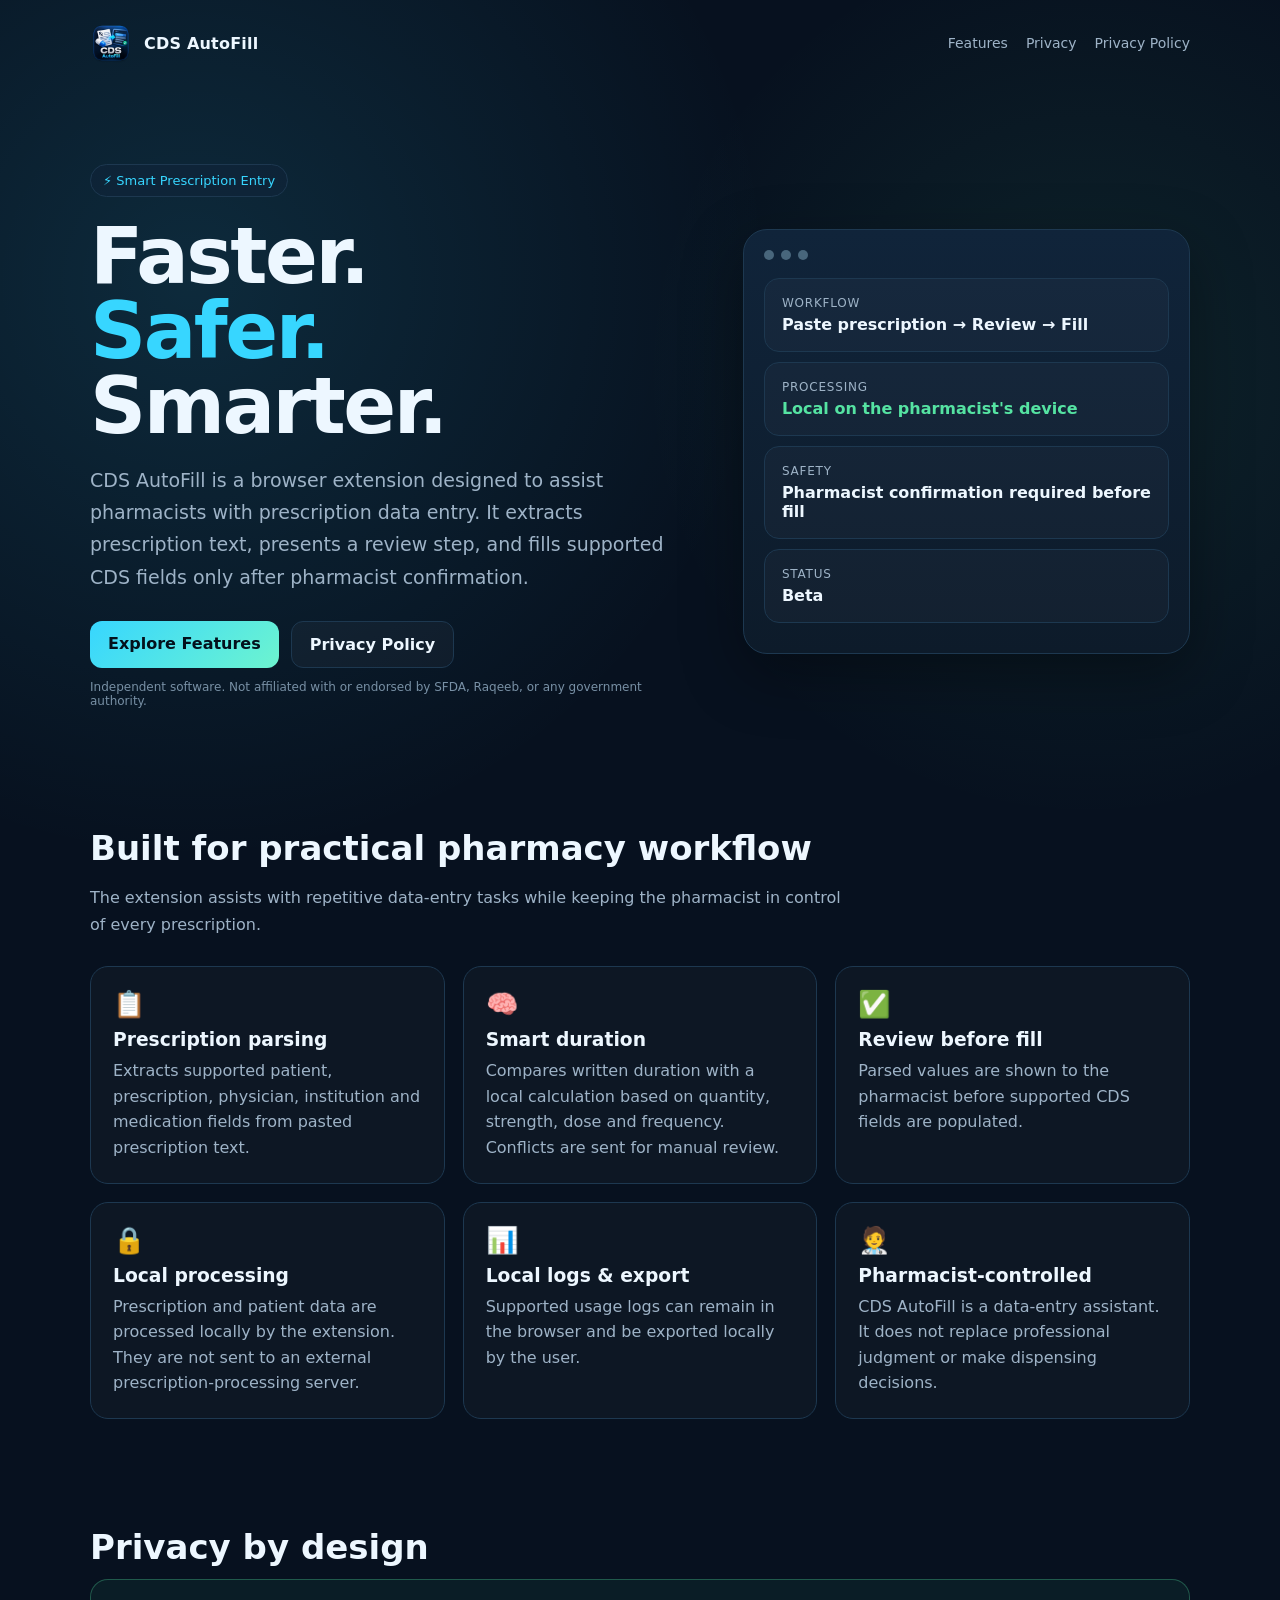
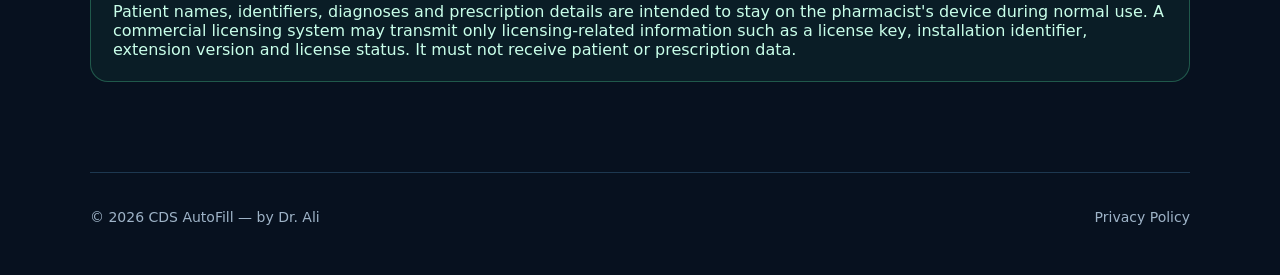
==== index.html @ 738a7b8f "Add files via upload" ====
<!doctype html>
<html lang="en">
<head>
<meta charset="utf-8"><meta name="viewport" content="width=device-width,initial-scale=1">
<title>CDS AutoFill — Smart Prescription Entry</title>
<meta name="description" content="A browser extension that assists pharmacists with faster, safer prescription data entry into CDS workflows.">
<link rel="stylesheet" href="styles.css">
</head>
<body>
<div class="container">
<nav>
  <a class="brand" href="./"><img src="icon.png" alt="CDS AutoFill icon"><span>CDS AutoFill</span></a>
  <div class="navlinks"><a href="#features">Features</a><a href="#privacy">Privacy</a><a href="privacy.html">Privacy Policy</a></div>
</nav>

<main>
<section class="hero">
  <div>
    <div class="badge">⚡ Smart Prescription Entry</div>
    <h1>Faster.<br><span>Safer.</span><br>Smarter.</h1>
    <p class="lead">CDS AutoFill is a browser extension designed to assist pharmacists with prescription data entry. It extracts prescription text, presents a review step, and fills supported CDS fields only after pharmacist confirmation.</p>
    <div class="cta">
      <a class="btn primary" href="#features">Explore Features</a>
      <a class="btn secondary" href="privacy.html">Privacy Policy</a>
    </div>
    <p class="small">Independent software. Not affiliated with or endorsed by SFDA, Raqeeb, or any government authority.</p>
  </div>
  <div class="mock">
    <div class="top"><span class="dot"></span><span class="dot"></span><span class="dot"></span></div>
    <div class="card"><div class="k">Workflow</div><div class="v">Paste prescription → Review → Fill</div></div>
    <div class="card"><div class="k">Processing</div><div class="v ok">Local on the pharmacist's device</div></div>
    <div class="card"><div class="k">Safety</div><div class="v">Pharmacist confirmation required before fill</div></div>
    <div class="card"><div class="k">Status</div><div class="v">Beta</div></div>
  </div>
</section>

<section id="features">
  <h2 class="section-title">Built for practical pharmacy workflow</h2>
  <p class="section-sub">The extension assists with repetitive data-entry tasks while keeping the pharmacist in control of every prescription.</p>
  <div class="grid">
    <div class="feature"><div class="iconbox">📋</div><h3>Prescription parsing</h3><p>Extracts supported patient, prescription, physician, institution and medication fields from pasted prescription text.</p></div>
    <div class="feature"><div class="iconbox">🧠</div><h3>Smart duration</h3><p>Compares written duration with a local calculation based on quantity, strength, dose and frequency. Conflicts are sent for manual review.</p></div>
    <div class="feature"><div class="iconbox">✅</div><h3>Review before fill</h3><p>Parsed values are shown to the pharmacist before supported CDS fields are populated.</p></div>
    <div class="feature"><div class="iconbox">🔒</div><h3>Local processing</h3><p>Prescription and patient data are processed locally by the extension. They are not sent to an external prescription-processing server.</p></div>
    <div class="feature"><div class="iconbox">📊</div><h3>Local logs & export</h3><p>Supported usage logs can remain in the browser and be exported locally by the user.</p></div>
    <div class="feature"><div class="iconbox">🧑‍⚕️</div><h3>Pharmacist-controlled</h3><p>CDS AutoFill is a data-entry assistant. It does not replace professional judgment or make dispensing decisions.</p></div>
  </div>
</section>

<section id="privacy">
  <h2 class="section-title">Privacy by design</h2>
  <div class="notice">
    Patient names, identifiers, diagnoses and prescription details are intended to stay on the pharmacist's device during normal use. A commercial licensing system may transmit only licensing-related information such as a license key, installation identifier, extension version and license status. It must not receive patient or prescription data.
  </div>
</section>
</main>

<footer>
  <div class="footerrow">
    <div>© 2026 CDS AutoFill — by Dr. Ali</div>
    <div><a href="privacy.html">Privacy Policy</a></div>
  </div>
</footer>
</div>
</body>
</html>
---- styles.css ----
:root{
  --bg:#07111f;--panel:#0d1b2a;--panel2:#10243a;--text:#edf7ff;--muted:#9eb3c7;
  --cyan:#37d6ff;--green:#55e3a2;--line:#1d3850;--shadow:0 20px 60px rgba(0,0,0,.35)
}
*{box-sizing:border-box}
html{scroll-behavior:smooth}
body{margin:0;font-family:Inter,system-ui,-apple-system,Segoe UI,Roboto,Arial,sans-serif;background:
radial-gradient(circle at 15% 15%,rgba(55,214,255,.13),transparent 30%),
radial-gradient(circle at 85% 20%,rgba(85,227,162,.09),transparent 24%),var(--bg);color:var(--text)}
a{color:inherit;text-decoration:none}
.container{width:min(1100px,92%);margin:auto}
nav{display:flex;align-items:center;justify-content:space-between;padding:22px 0}
.brand{display:flex;align-items:center;gap:12px;font-weight:800;letter-spacing:.2px}
.brand img{width:42px;height:42px;border-radius:12px}
.navlinks{display:flex;gap:18px;color:var(--muted);font-size:14px}
.hero{padding:78px 0 54px;display:grid;grid-template-columns:1.15fr .85fr;gap:48px;align-items:center}
.badge{display:inline-flex;gap:8px;align-items:center;border:1px solid var(--line);background:rgba(16,36,58,.6);
padding:8px 12px;border-radius:999px;color:var(--cyan);font-size:13px}
h1{font-size:clamp(44px,7vw,78px);line-height:.96;margin:22px 0 20px;letter-spacing:-2.5px}
h1 span{color:var(--cyan)}
.lead{font-size:19px;line-height:1.7;color:var(--muted);max-width:720px}
.cta{display:flex;gap:12px;flex-wrap:wrap;margin-top:28px}
.btn{padding:13px 18px;border-radius:12px;font-weight:750;border:1px solid var(--line)}
.btn.primary{background:linear-gradient(135deg,var(--cyan),#6df4cf);color:#03111c;border:none}
.btn.secondary{background:rgba(255,255,255,.03)}
.mock{background:linear-gradient(180deg,var(--panel2),var(--panel));border:1px solid var(--line);border-radius:24px;padding:20px;box-shadow:var(--shadow)}
.mock .top{display:flex;gap:7px;margin-bottom:18px}.dot{width:10px;height:10px;border-radius:50%;background:#48667c}
.card{padding:17px;border:1px solid var(--line);border-radius:15px;background:rgba(255,255,255,.025);margin:10px 0}
.k{font-size:12px;color:var(--muted);text-transform:uppercase;letter-spacing:.8px}.v{font-weight:750;margin-top:5px}
.ok{color:var(--green)}
section{padding:54px 0}
.section-title{font-size:34px;margin:0 0 12px}.section-sub{color:var(--muted);max-width:760px;line-height:1.7}
.grid{display:grid;grid-template-columns:repeat(3,1fr);gap:18px;margin-top:28px}
.feature{padding:22px;border:1px solid var(--line);border-radius:18px;background:rgba(255,255,255,.025)}
.feature h3{margin:10px 0 8px}.feature p{margin:0;color:var(--muted);line-height:1.6}
.iconbox{font-size:26px}
.notice{padding:22px;border:1px solid rgba(85,227,162,.3);background:rgba(85,227,162,.055);border-radius:18px;color:#c9ffea}
footer{padding:36px 0 50px;color:var(--muted);font-size:14px;border-top:1px solid var(--line);margin-top:36px}
.footerrow{display:flex;justify-content:space-between;gap:20px;flex-wrap:wrap}
.small{font-size:12px;color:#7890a5;margin-top:12px}
@media(max-width:820px){
  .hero{grid-template-columns:1fr;padding-top:44px}.grid{grid-template-columns:1fr}.navlinks{display:none}
}
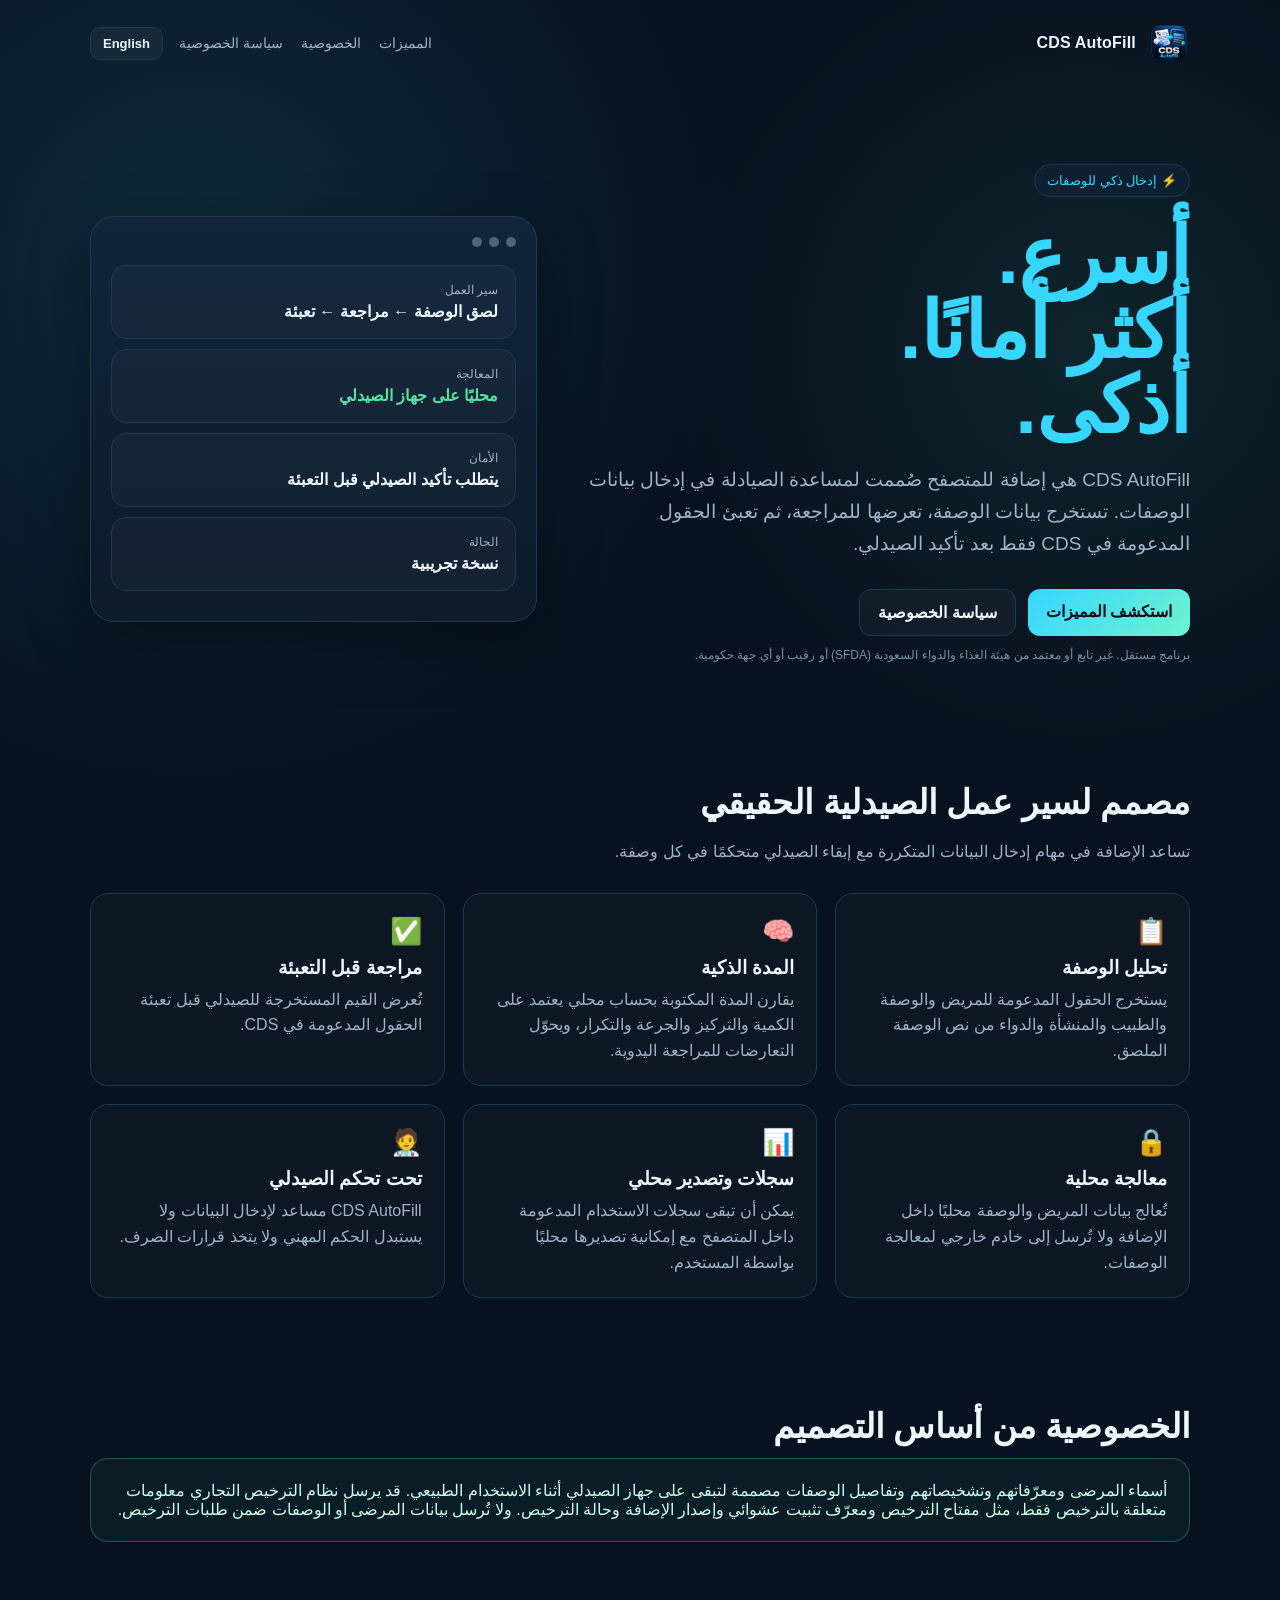
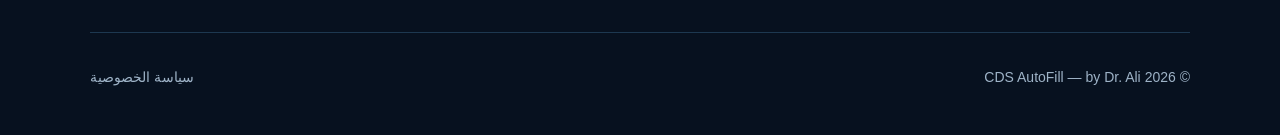
==== commit f2a1e870: "Add files via upload" ====
--- a/index.html
+++ b/index.html
@@ -1,66 +1,66 @@
 <!doctype html>
-<html lang="en">
+<html lang="ar" dir="rtl">
 <head>
 <meta charset="utf-8"><meta name="viewport" content="width=device-width,initial-scale=1">
 <title>CDS AutoFill — Smart Prescription Entry</title>
-<meta name="description" content="A browser extension that assists pharmacists with faster, safer prescription data entry into CDS workflows.">
+<meta name="description" content="CDS AutoFill — أداة متصفح تساعد الصيادلة على إدخال بيانات الوصفات بسرعة وأمان مع إبقاء المراجعة بيد الصيدلي.">
 <link rel="stylesheet" href="styles.css">
+<script>
+(function(){const l=localStorage.getItem('cdsSiteLang')||'ar';document.documentElement.lang=l;document.documentElement.dir=l==='ar'?'rtl':'ltr';})();
+</script>
 </head>
 <body>
 <div class="container">
 <nav>
   <a class="brand" href="./"><img src="icon.png" alt="CDS AutoFill icon"><span>CDS AutoFill</span></a>
-  <div class="navlinks"><a href="#features">Features</a><a href="#privacy">Privacy</a><a href="privacy.html">Privacy Policy</a></div>
+  <div class="navright">
+    <div class="navlinks"><a href="#features" data-ar="المميزات" data-en="Features"></a><a href="#privacy" data-ar="الخصوصية" data-en="Privacy"></a><a href="privacy.html" data-ar="سياسة الخصوصية" data-en="Privacy Policy"></a></div>
+    <button class="langbtn" id="langToggle" type="button" aria-label="Change language">English</button>
+  </div>
 </nav>
 
 <main>
 <section class="hero">
   <div>
-    <div class="badge">⚡ Smart Prescription Entry</div>
-    <h1>Faster.<br><span>Safer.</span><br>Smarter.</h1>
-    <p class="lead">CDS AutoFill is a browser extension designed to assist pharmacists with prescription data entry. It extracts prescription text, presents a review step, and fills supported CDS fields only after pharmacist confirmation.</p>
+    <div class="badge" data-ar="⚡ إدخال ذكي للوصفات" data-en="⚡ Smart Prescription Entry"></div>
+    <h1><span data-ar="أسرع." data-en="Faster."></span><br><span class="accent" data-ar="أكثر أمانًا." data-en="Safer."></span><br><span data-ar="أذكى." data-en="Smarter."></span></h1>
+    <p class="lead" data-ar="CDS AutoFill هي إضافة للمتصفح صُممت لمساعدة الصيادلة في إدخال بيانات الوصفات. تستخرج بيانات الوصفة، تعرضها للمراجعة، ثم تعبئ الحقول المدعومة في CDS فقط بعد تأكيد الصيدلي." data-en="CDS AutoFill is a browser extension designed to assist pharmacists with prescription data entry. It extracts prescription text, presents a review step, and fills supported CDS fields only after pharmacist confirmation."></p>
     <div class="cta">
-      <a class="btn primary" href="#features">Explore Features</a>
-      <a class="btn secondary" href="privacy.html">Privacy Policy</a>
+      <a class="btn primary" href="#features" data-ar="استكشف المميزات" data-en="Explore Features"></a>
+      <a class="btn secondary" href="privacy.html" data-ar="سياسة الخصوصية" data-en="Privacy Policy"></a>
     </div>
-    <p class="small">Independent software. Not affiliated with or endorsed by SFDA, Raqeeb, or any government authority.</p>
+    <p class="small" data-ar="برنامج مستقل. غير تابع أو معتمد من هيئة الغذاء والدواء السعودية (SFDA) أو رقيب أو أي جهة حكومية." data-en="Independent software. Not affiliated with or endorsed by SFDA, Raqeeb, or any government authority."></p>
   </div>
   <div class="mock">
     <div class="top"><span class="dot"></span><span class="dot"></span><span class="dot"></span></div>
-    <div class="card"><div class="k">Workflow</div><div class="v">Paste prescription → Review → Fill</div></div>
-    <div class="card"><div class="k">Processing</div><div class="v ok">Local on the pharmacist's device</div></div>
-    <div class="card"><div class="k">Safety</div><div class="v">Pharmacist confirmation required before fill</div></div>
-    <div class="card"><div class="k">Status</div><div class="v">Beta</div></div>
+    <div class="card"><div class="k" data-ar="سير العمل" data-en="Workflow"></div><div class="v" data-ar="لصق الوصفة ← مراجعة ← تعبئة" data-en="Paste prescription → Review → Fill"></div></div>
+    <div class="card"><div class="k" data-ar="المعالجة" data-en="Processing"></div><div class="v ok" data-ar="محليًا على جهاز الصيدلي" data-en="Local on the pharmacist's device"></div></div>
+    <div class="card"><div class="k" data-ar="الأمان" data-en="Safety"></div><div class="v" data-ar="يتطلب تأكيد الصيدلي قبل التعبئة" data-en="Pharmacist confirmation required before fill"></div></div>
+    <div class="card"><div class="k" data-ar="الحالة" data-en="Status"></div><div class="v" data-ar="نسخة تجريبية" data-en="Beta"></div></div>
   </div>
 </section>
 
 <section id="features">
-  <h2 class="section-title">Built for practical pharmacy workflow</h2>
-  <p class="section-sub">The extension assists with repetitive data-entry tasks while keeping the pharmacist in control of every prescription.</p>
+  <h2 class="section-title" data-ar="مصمم لسير عمل الصيدلية الحقيقي" data-en="Built for practical pharmacy workflow"></h2>
+  <p class="section-sub" data-ar="تساعد الإضافة في مهام إدخال البيانات المتكررة مع إبقاء الصيدلي متحكمًا في كل وصفة." data-en="The extension assists with repetitive data-entry tasks while keeping the pharmacist in control of every prescription."></p>
   <div class="grid">
-    <div class="feature"><div class="iconbox">📋</div><h3>Prescription parsing</h3><p>Extracts supported patient, prescription, physician, institution and medication fields from pasted prescription text.</p></div>
-    <div class="feature"><div class="iconbox">🧠</div><h3>Smart duration</h3><p>Compares written duration with a local calculation based on quantity, strength, dose and frequency. Conflicts are sent for manual review.</p></div>
-    <div class="feature"><div class="iconbox">✅</div><h3>Review before fill</h3><p>Parsed values are shown to the pharmacist before supported CDS fields are populated.</p></div>
-    <div class="feature"><div class="iconbox">🔒</div><h3>Local processing</h3><p>Prescription and patient data are processed locally by the extension. They are not sent to an external prescription-processing server.</p></div>
-    <div class="feature"><div class="iconbox">📊</div><h3>Local logs & export</h3><p>Supported usage logs can remain in the browser and be exported locally by the user.</p></div>
-    <div class="feature"><div class="iconbox">🧑‍⚕️</div><h3>Pharmacist-controlled</h3><p>CDS AutoFill is a data-entry assistant. It does not replace professional judgment or make dispensing decisions.</p></div>
+    <div class="feature"><div class="iconbox">📋</div><h3 data-ar="تحليل الوصفة" data-en="Prescription parsing"></h3><p data-ar="يستخرج الحقول المدعومة للمريض والوصفة والطبيب والمنشأة والدواء من نص الوصفة الملصق." data-en="Extracts supported patient, prescription, physician, institution and medication fields from pasted prescription text."></p></div>
+    <div class="feature"><div class="iconbox">🧠</div><h3 data-ar="المدة الذكية" data-en="Smart duration"></h3><p data-ar="يقارن المدة المكتوبة بحساب محلي يعتمد على الكمية والتركيز والجرعة والتكرار، ويحوّل التعارضات للمراجعة اليدوية." data-en="Compares written duration with a local calculation based on quantity, strength, dose and frequency. Conflicts are sent for manual review."></p></div>
+    <div class="feature"><div class="iconbox">✅</div><h3 data-ar="مراجعة قبل التعبئة" data-en="Review before fill"></h3><p data-ar="تُعرض القيم المستخرجة للصيدلي قبل تعبئة الحقول المدعومة في CDS." data-en="Parsed values are shown to the pharmacist before supported CDS fields are populated."></p></div>
+    <div class="feature"><div class="iconbox">🔒</div><h3 data-ar="معالجة محلية" data-en="Local processing"></h3><p data-ar="تُعالج بيانات المريض والوصفة محليًا داخل الإضافة ولا تُرسل إلى خادم خارجي لمعالجة الوصفات." data-en="Prescription and patient data are processed locally by the extension. They are not sent to an external prescription-processing server."></p></div>
+    <div class="feature"><div class="iconbox">📊</div><h3 data-ar="سجلات وتصدير محلي" data-en="Local logs & export"></h3><p data-ar="يمكن أن تبقى سجلات الاستخدام المدعومة داخل المتصفح مع إمكانية تصديرها محليًا بواسطة المستخدم." data-en="Supported usage logs can remain in the browser and be exported locally by the user."></p></div>
+    <div class="feature"><div class="iconbox">🧑‍⚕️</div><h3 data-ar="تحت تحكم الصيدلي" data-en="Pharmacist-controlled"></h3><p data-ar="CDS AutoFill مساعد لإدخال البيانات ولا يستبدل الحكم المهني ولا يتخذ قرارات الصرف." data-en="CDS AutoFill is a data-entry assistant. It does not replace professional judgment or make dispensing decisions."></p></div>
   </div>
 </section>
 
 <section id="privacy">
-  <h2 class="section-title">Privacy by design</h2>
-  <div class="notice">
-    Patient names, identifiers, diagnoses and prescription details are intended to stay on the pharmacist's device during normal use. A commercial licensing system may transmit only licensing-related information such as a license key, installation identifier, extension version and license status. It must not receive patient or prescription data.
-  </div>
+  <h2 class="section-title" data-ar="الخصوصية من أساس التصميم" data-en="Privacy by design"></h2>
+  <div class="notice" data-ar="أسماء المرضى ومعرّفاتهم وتشخيصاتهم وتفاصيل الوصفات مصممة لتبقى على جهاز الصيدلي أثناء الاستخدام الطبيعي. قد يرسل نظام الترخيص التجاري معلومات متعلقة بالترخيص فقط، مثل مفتاح الترخيص ومعرّف تثبيت عشوائي وإصدار الإضافة وحالة الترخيص. ولا تُرسل بيانات المرضى أو الوصفات ضمن طلبات الترخيص." data-en="Patient names, identifiers, diagnoses and prescription details are intended to stay on the pharmacist's device during normal use. A commercial licensing system may transmit only licensing-related information such as a license key, installation identifier, extension version and license status. It must not receive patient or prescription data."></div>
 </section>
 </main>
 
-<footer>
-  <div class="footerrow">
-    <div>© 2026 CDS AutoFill — by Dr. Ali</div>
-    <div><a href="privacy.html">Privacy Policy</a></div>
-  </div>
-</footer>
+<footer><div class="footerrow"><div>© 2026 CDS AutoFill — by Dr. Ali</div><div><a href="privacy.html" data-ar="سياسة الخصوصية" data-en="Privacy Policy"></a></div></div></footer>
 </div>
+<script src="lang.js"></script>
 </body>
-</html>+</html>
--- a/styles.css
+++ b/styles.css
@@ -42,3 +42,13 @@
 @media(max-width:820px){
   .hero{grid-template-columns:1fr;padding-top:44px}.grid{grid-template-columns:1fr}.navlinks{display:none}
 }
+.navright{display:flex;align-items:center;gap:16px}
+.langbtn{font:inherit;font-size:13px;font-weight:750;color:var(--text);background:rgba(255,255,255,.04);border:1px solid var(--line);border-radius:10px;padding:8px 12px;cursor:pointer}
+.langbtn:hover{border-color:var(--cyan);color:var(--cyan)}
+.accent{color:var(--cyan)}
+.privacy-title{font-size:52px}
+.policy{margin-top:16px}
+html[dir="rtl"] body{font-family:"Segoe UI",Tahoma,Arial,sans-serif}
+html[dir="rtl"] h1{letter-spacing:-1.2px}
+html[dir="rtl"] .k{letter-spacing:0;text-transform:none}
+@media(max-width:820px){.navright{gap:8px}.langbtn{padding:8px 10px}.privacy-title{font-size:42px}}
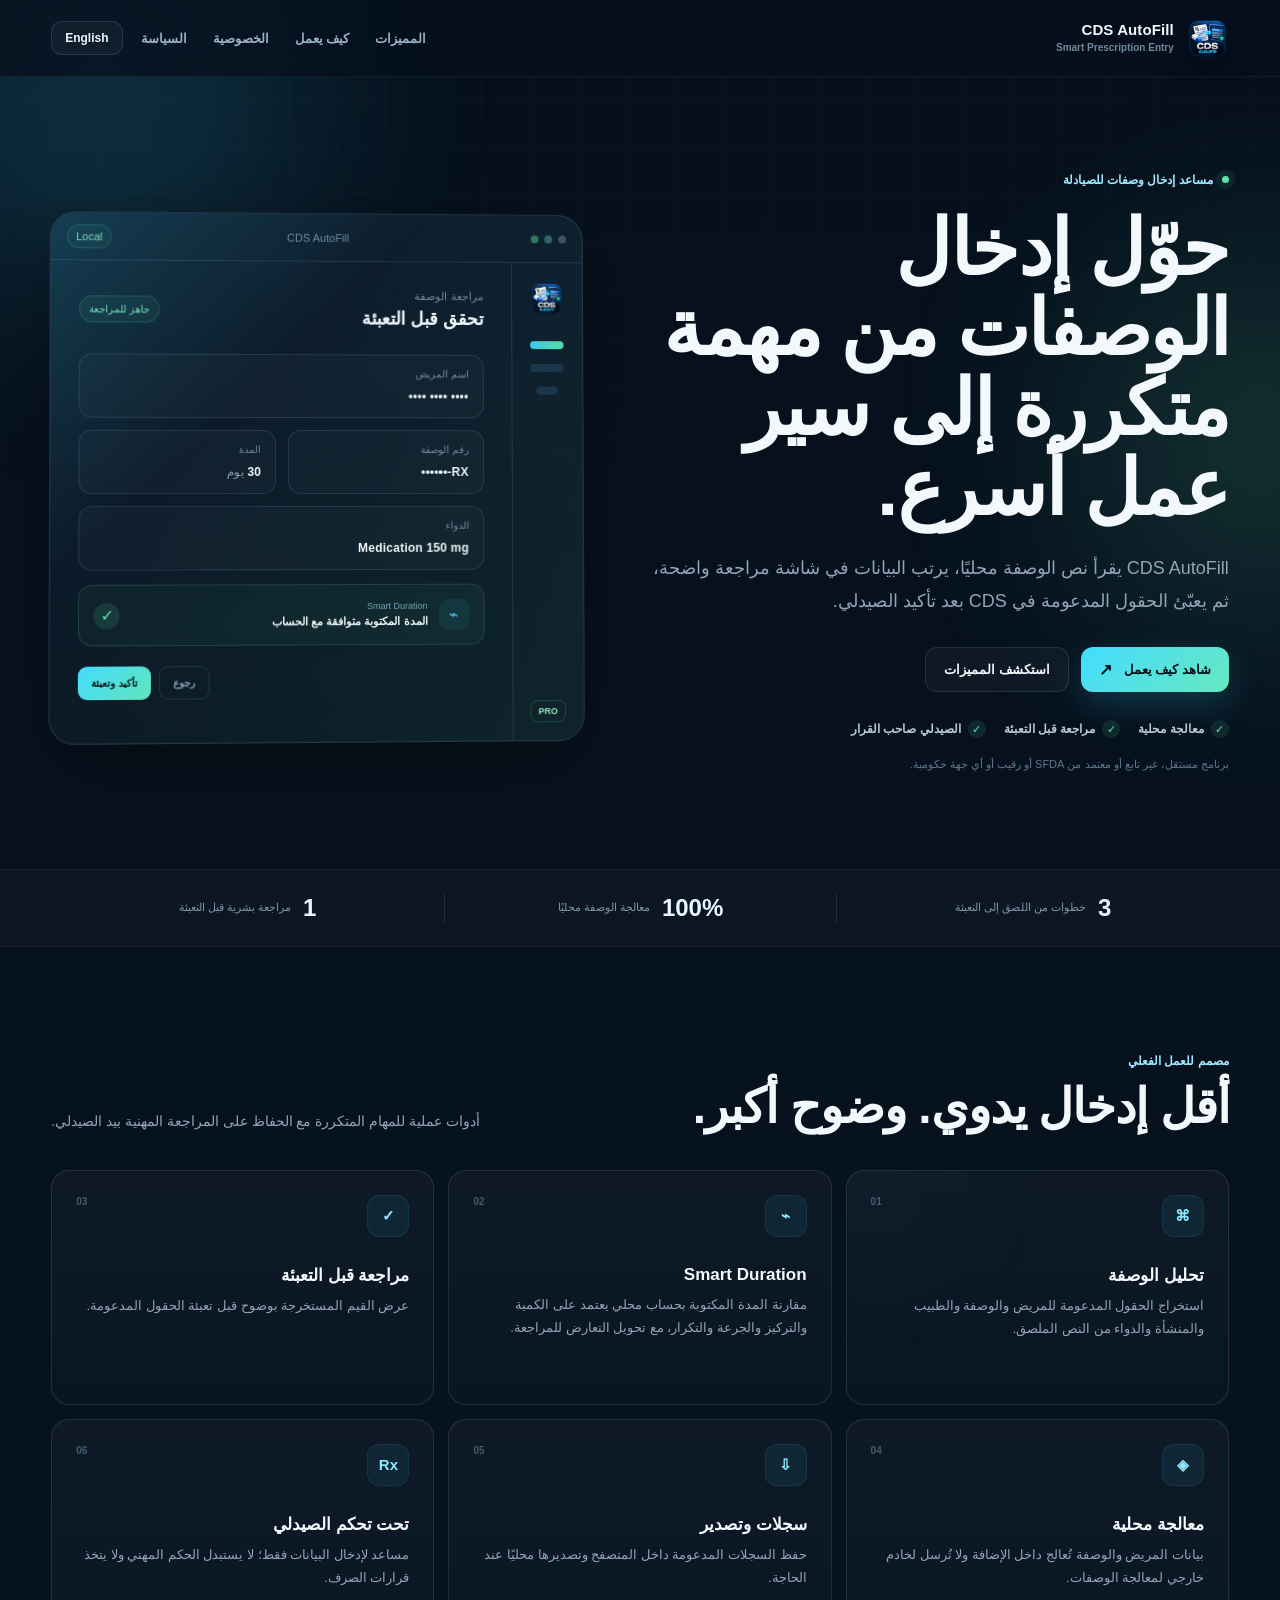
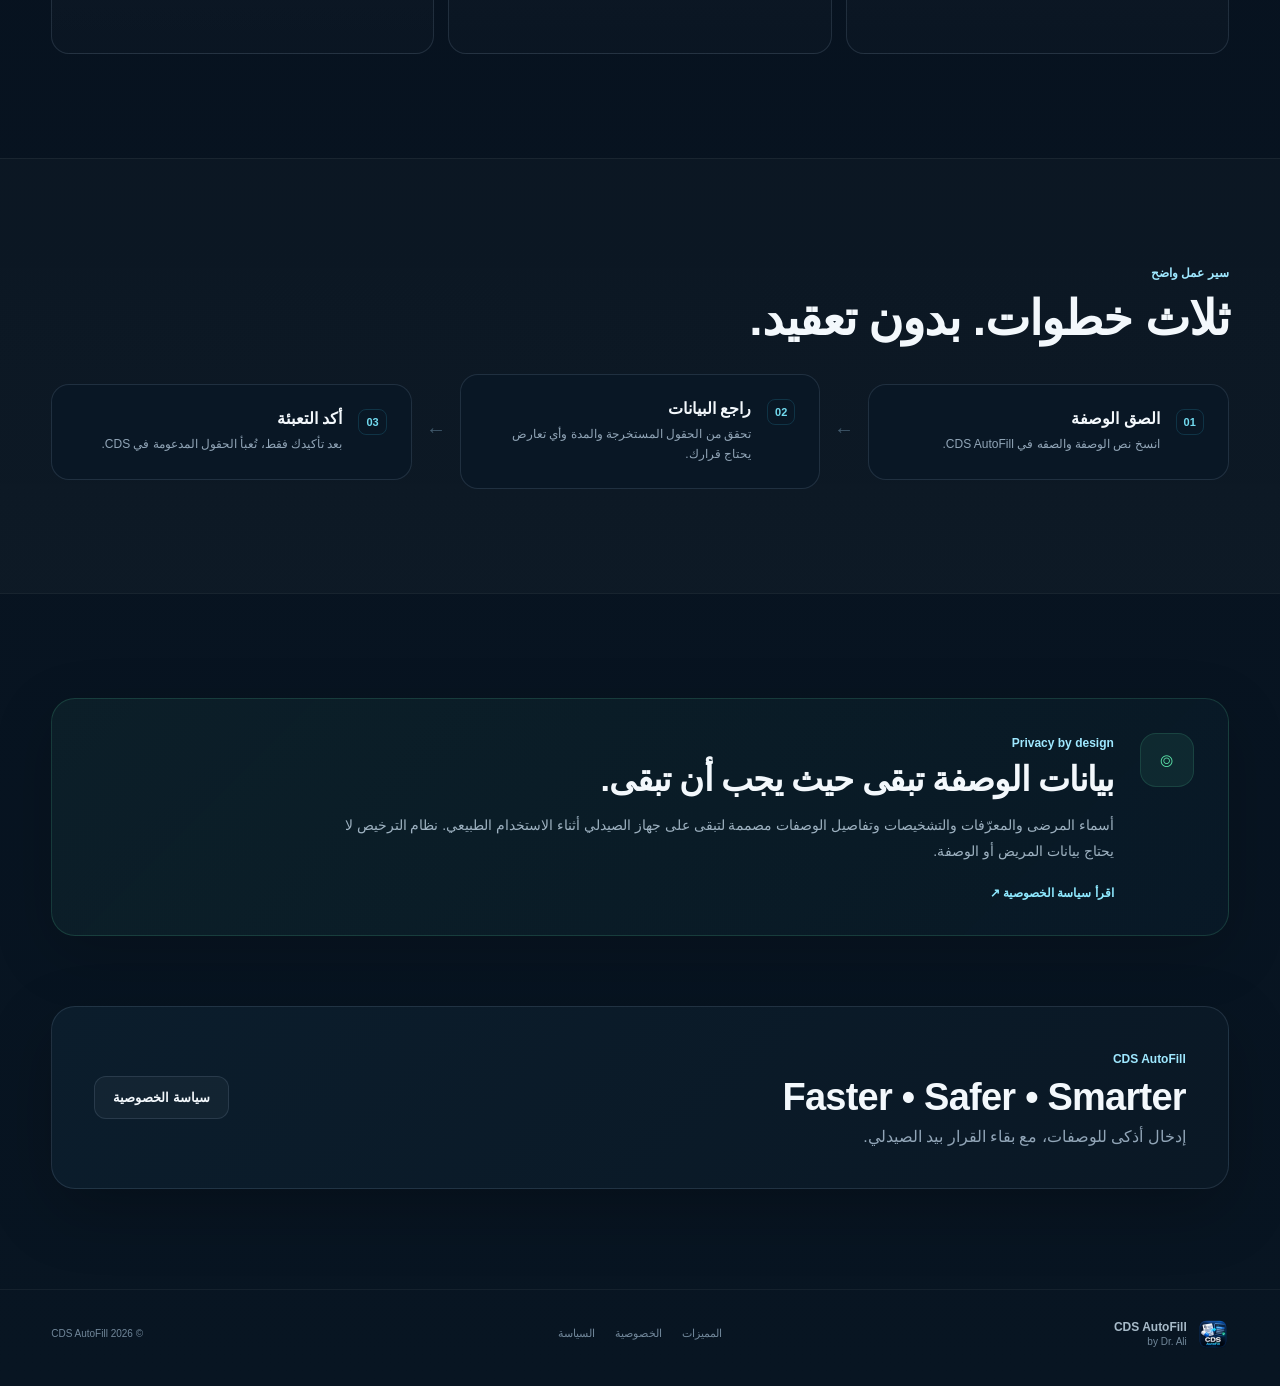
==== commit 773329a0: "Add files via upload" ====
--- a/index.html
+++ b/index.html
@@ -1,66 +1,118 @@
 <!doctype html>
 <html lang="ar" dir="rtl">
 <head>
-<meta charset="utf-8"><meta name="viewport" content="width=device-width,initial-scale=1">
+<meta charset="utf-8">
+<meta name="viewport" content="width=device-width,initial-scale=1">
+<meta name="theme-color" content="#07111f">
 <title>CDS AutoFill — Smart Prescription Entry</title>
-<meta name="description" content="CDS AutoFill — أداة متصفح تساعد الصيادلة على إدخال بيانات الوصفات بسرعة وأمان مع إبقاء المراجعة بيد الصيدلي.">
+<meta name="description" content="CDS AutoFill — أداة متصفح تساعد الصيادلة على إدخال بيانات الوصفات بسرعة أكبر مع مراجعة الصيدلي ومعالجة محلية للبيانات.">
+<link rel="icon" href="icon.png">
 <link rel="stylesheet" href="styles.css">
-<script>
-(function(){const l=localStorage.getItem('cdsSiteLang')||'ar';document.documentElement.lang=l;document.documentElement.dir=l==='ar'?'rtl':'ltr';})();
-</script>
+<script>(function(){const l=localStorage.getItem('cdsSiteLang')||'ar';document.documentElement.lang=l;document.documentElement.dir=l==='ar'?'rtl':'ltr';})();</script>
 </head>
 <body>
-<div class="container">
-<nav>
-  <a class="brand" href="./"><img src="icon.png" alt="CDS AutoFill icon"><span>CDS AutoFill</span></a>
-  <div class="navright">
-    <div class="navlinks"><a href="#features" data-ar="المميزات" data-en="Features"></a><a href="#privacy" data-ar="الخصوصية" data-en="Privacy"></a><a href="privacy.html" data-ar="سياسة الخصوصية" data-en="Privacy Policy"></a></div>
-    <button class="langbtn" id="langToggle" type="button" aria-label="Change language">English</button>
+<div class="page-glow glow-a"></div><div class="page-glow glow-b"></div>
+<header class="site-header">
+  <div class="container nav-wrap">
+    <a class="brand" href="./"><img src="icon.png" alt="CDS AutoFill icon"><span><b>CDS AutoFill</b><small>Smart Prescription Entry</small></span></a>
+    <div class="navright">
+      <nav class="navlinks" aria-label="Main navigation">
+        <a href="#features" data-ar="المميزات" data-en="Features"></a>
+        <a href="#workflow" data-ar="كيف يعمل" data-en="How it works"></a>
+        <a href="#privacy" data-ar="الخصوصية" data-en="Privacy"></a>
+        <a href="privacy.html" data-ar="السياسة" data-en="Policy"></a>
+      </nav>
+      <button class="langbtn" id="langToggle" type="button" aria-label="Change language">English</button>
+    </div>
   </div>
-</nav>
+</header>
 
 <main>
-<section class="hero">
-  <div>
-    <div class="badge" data-ar="⚡ إدخال ذكي للوصفات" data-en="⚡ Smart Prescription Entry"></div>
-    <h1><span data-ar="أسرع." data-en="Faster."></span><br><span class="accent" data-ar="أكثر أمانًا." data-en="Safer."></span><br><span data-ar="أذكى." data-en="Smarter."></span></h1>
-    <p class="lead" data-ar="CDS AutoFill هي إضافة للمتصفح صُممت لمساعدة الصيادلة في إدخال بيانات الوصفات. تستخرج بيانات الوصفة، تعرضها للمراجعة، ثم تعبئ الحقول المدعومة في CDS فقط بعد تأكيد الصيدلي." data-en="CDS AutoFill is a browser extension designed to assist pharmacists with prescription data entry. It extracts prescription text, presents a review step, and fills supported CDS fields only after pharmacist confirmation."></p>
+<section class="hero container">
+  <div class="hero-copy">
+    <div class="eyebrow"><span class="pulse"></span><span data-ar="مساعد إدخال وصفات للصيادلة" data-en="Prescription-entry assistant for pharmacists"></span></div>
+    <h1 data-ar="حوّل إدخال الوصفات من مهمة متكررة إلى سير عمل أسرع." data-en="Turn repetitive prescription entry into a faster workflow."></h1>
+    <p class="lead" data-ar="CDS AutoFill يقرأ نص الوصفة محليًا، يرتب البيانات في شاشة مراجعة واضحة، ثم يعبّئ الحقول المدعومة في CDS بعد تأكيد الصيدلي." data-en="CDS AutoFill reads prescription text locally, organizes the extracted data into a clear review screen, then fills supported CDS fields after pharmacist confirmation."></p>
     <div class="cta">
-      <a class="btn primary" href="#features" data-ar="استكشف المميزات" data-en="Explore Features"></a>
-      <a class="btn secondary" href="privacy.html" data-ar="سياسة الخصوصية" data-en="Privacy Policy"></a>
+      <a class="btn primary" href="#workflow"><span data-ar="شاهد كيف يعمل" data-en="See how it works"></span><span class="arrow">↗</span></a>
+      <a class="btn secondary" href="#features" data-ar="استكشف المميزات" data-en="Explore features"></a>
     </div>
-    <p class="small" data-ar="برنامج مستقل. غير تابع أو معتمد من هيئة الغذاء والدواء السعودية (SFDA) أو رقيب أو أي جهة حكومية." data-en="Independent software. Not affiliated with or endorsed by SFDA, Raqeeb, or any government authority."></p>
+    <div class="trust-row">
+      <div class="trust-item"><span>✓</span><b data-ar="معالجة محلية" data-en="Local processing"></b></div>
+      <div class="trust-item"><span>✓</span><b data-ar="مراجعة قبل التعبئة" data-en="Review before fill"></b></div>
+      <div class="trust-item"><span>✓</span><b data-ar="الصيدلي صاحب القرار" data-en="Pharmacist-controlled"></b></div>
+    </div>
+    <p class="disclaimer" data-ar="برنامج مستقل، غير تابع أو معتمد من SFDA أو رقيب أو أي جهة حكومية." data-en="Independent software. Not affiliated with or endorsed by SFDA, Raqeeb, or any government authority."></p>
   </div>
-  <div class="mock">
-    <div class="top"><span class="dot"></span><span class="dot"></span><span class="dot"></span></div>
-    <div class="card"><div class="k" data-ar="سير العمل" data-en="Workflow"></div><div class="v" data-ar="لصق الوصفة ← مراجعة ← تعبئة" data-en="Paste prescription → Review → Fill"></div></div>
-    <div class="card"><div class="k" data-ar="المعالجة" data-en="Processing"></div><div class="v ok" data-ar="محليًا على جهاز الصيدلي" data-en="Local on the pharmacist's device"></div></div>
-    <div class="card"><div class="k" data-ar="الأمان" data-en="Safety"></div><div class="v" data-ar="يتطلب تأكيد الصيدلي قبل التعبئة" data-en="Pharmacist confirmation required before fill"></div></div>
-    <div class="card"><div class="k" data-ar="الحالة" data-en="Status"></div><div class="v" data-ar="نسخة تجريبية" data-en="Beta"></div></div>
+
+  <div class="product-window" aria-label="CDS AutoFill preview">
+    <div class="window-bar"><div class="window-dots"><i></i><i></i><i></i></div><span>CDS AutoFill</span><div class="secure-chip">Local</div></div>
+    <div class="product-body">
+      <div class="product-sidebar">
+        <img src="icon.png" alt=""><div class="side-line active"></div><div class="side-line"></div><div class="side-line short"></div><div class="side-spacer"></div><div class="side-badge">PRO</div>
+      </div>
+      <div class="review-panel">
+        <div class="review-head"><div><small data-ar="مراجعة الوصفة" data-en="Prescription review"></small><strong data-ar="تحقق قبل التعبئة" data-en="Review before fill"></strong></div><span class="status-pill" data-ar="جاهز للمراجعة" data-en="Ready to review"></span></div>
+        <div class="review-grid">
+          <div class="field wide"><span data-ar="اسم المريض" data-en="Patient name"></span><b>•••• •••• ••••</b></div>
+          <div class="field"><span data-ar="رقم الوصفة" data-en="Prescription ID"></span><b>RX-••••••</b></div>
+          <div class="field"><span data-ar="المدة" data-en="Duration"></span><b>30 <em data-ar="يوم" data-en="days"></em></b></div>
+          <div class="field wide"><span data-ar="الدواء" data-en="Medication"></span><b>Medication 150 mg</b></div>
+        </div>
+        <div class="duration-card"><div><span class="mini-icon">⌁</span><div><small data-ar="Smart Duration" data-en="Smart Duration"></small><b data-ar="المدة المكتوبة متوافقة مع الحساب" data-en="Written duration matches local calculation"></b></div></div><span class="check">✓</span></div>
+        <div class="review-actions"><button class="ghost" data-ar="رجوع" data-en="Back"></button><button class="fill" data-ar="تأكيد وتعبئة" data-en="Confirm & fill"></button></div>
+      </div>
+    </div>
   </div>
 </section>
 
-<section id="features">
-  <h2 class="section-title" data-ar="مصمم لسير عمل الصيدلية الحقيقي" data-en="Built for practical pharmacy workflow"></h2>
-  <p class="section-sub" data-ar="تساعد الإضافة في مهام إدخال البيانات المتكررة مع إبقاء الصيدلي متحكمًا في كل وصفة." data-en="The extension assists with repetitive data-entry tasks while keeping the pharmacist in control of every prescription."></p>
-  <div class="grid">
-    <div class="feature"><div class="iconbox">📋</div><h3 data-ar="تحليل الوصفة" data-en="Prescription parsing"></h3><p data-ar="يستخرج الحقول المدعومة للمريض والوصفة والطبيب والمنشأة والدواء من نص الوصفة الملصق." data-en="Extracts supported patient, prescription, physician, institution and medication fields from pasted prescription text."></p></div>
-    <div class="feature"><div class="iconbox">🧠</div><h3 data-ar="المدة الذكية" data-en="Smart duration"></h3><p data-ar="يقارن المدة المكتوبة بحساب محلي يعتمد على الكمية والتركيز والجرعة والتكرار، ويحوّل التعارضات للمراجعة اليدوية." data-en="Compares written duration with a local calculation based on quantity, strength, dose and frequency. Conflicts are sent for manual review."></p></div>
-    <div class="feature"><div class="iconbox">✅</div><h3 data-ar="مراجعة قبل التعبئة" data-en="Review before fill"></h3><p data-ar="تُعرض القيم المستخرجة للصيدلي قبل تعبئة الحقول المدعومة في CDS." data-en="Parsed values are shown to the pharmacist before supported CDS fields are populated."></p></div>
-    <div class="feature"><div class="iconbox">🔒</div><h3 data-ar="معالجة محلية" data-en="Local processing"></h3><p data-ar="تُعالج بيانات المريض والوصفة محليًا داخل الإضافة ولا تُرسل إلى خادم خارجي لمعالجة الوصفات." data-en="Prescription and patient data are processed locally by the extension. They are not sent to an external prescription-processing server."></p></div>
-    <div class="feature"><div class="iconbox">📊</div><h3 data-ar="سجلات وتصدير محلي" data-en="Local logs & export"></h3><p data-ar="يمكن أن تبقى سجلات الاستخدام المدعومة داخل المتصفح مع إمكانية تصديرها محليًا بواسطة المستخدم." data-en="Supported usage logs can remain in the browser and be exported locally by the user."></p></div>
-    <div class="feature"><div class="iconbox">🧑‍⚕️</div><h3 data-ar="تحت تحكم الصيدلي" data-en="Pharmacist-controlled"></h3><p data-ar="CDS AutoFill مساعد لإدخال البيانات ولا يستبدل الحكم المهني ولا يتخذ قرارات الصرف." data-en="CDS AutoFill is a data-entry assistant. It does not replace professional judgment or make dispensing decisions."></p></div>
+<section class="metrics-strip">
+ <div class="container metrics">
+   <div><strong>3</strong><span data-ar="خطوات من اللصق إلى التعبئة" data-en="steps from paste to fill"></span></div>
+   <div><strong>100%</strong><span data-ar="معالجة الوصفة محليًا" data-en="local prescription processing"></span></div>
+   <div><strong>1</strong><span data-ar="مراجعة بشرية قبل التعبئة" data-en="human review before fill"></span></div>
+ </div>
+</section>
+
+<section id="features" class="container section-block">
+  <div class="section-heading"><div><span class="section-kicker" data-ar="مصمم للعمل الفعلي" data-en="Built for real workflow"></span><h2 data-ar="أقل إدخال يدوي. وضوح أكبر." data-en="Less manual entry. More clarity."></h2></div><p data-ar="أدوات عملية للمهام المتكررة مع الحفاظ على المراجعة المهنية بيد الصيدلي." data-en="Practical tools for repetitive tasks while keeping professional review in the pharmacist's hands."></p></div>
+  <div class="feature-grid">
+    <article class="feature featured"><div class="feature-icon">⌘</div><span class="feature-num">01</span><h3 data-ar="تحليل الوصفة" data-en="Prescription parsing"></h3><p data-ar="استخراج الحقول المدعومة للمريض والوصفة والطبيب والمنشأة والدواء من النص الملصق." data-en="Extract supported patient, prescription, physician, institution and medication fields from pasted text."></p></article>
+    <article class="feature"><div class="feature-icon">⌁</div><span class="feature-num">02</span><h3 data-ar="Smart Duration" data-en="Smart Duration"></h3><p data-ar="مقارنة المدة المكتوبة بحساب محلي يعتمد على الكمية والتركيز والجرعة والتكرار، مع تحويل التعارض للمراجعة." data-en="Compare written duration with a local calculation using quantity, strength, dose and frequency, and route conflicts to review."></p></article>
+    <article class="feature"><div class="feature-icon">✓</div><span class="feature-num">03</span><h3 data-ar="مراجعة قبل التعبئة" data-en="Review before fill"></h3><p data-ar="عرض القيم المستخرجة بوضوح قبل تعبئة الحقول المدعومة." data-en="Show extracted values clearly before supported fields are populated."></p></article>
+    <article class="feature"><div class="feature-icon">◈</div><span class="feature-num">04</span><h3 data-ar="معالجة محلية" data-en="Local processing"></h3><p data-ar="بيانات المريض والوصفة تُعالج داخل الإضافة ولا تُرسل لخادم خارجي لمعالجة الوصفات." data-en="Patient and prescription data are processed inside the extension and are not sent to an external prescription-processing server."></p></article>
+    <article class="feature"><div class="feature-icon">⇩</div><span class="feature-num">05</span><h3 data-ar="سجلات وتصدير" data-en="Logs & export"></h3><p data-ar="حفظ السجلات المدعومة داخل المتصفح وتصديرها محليًا عند الحاجة." data-en="Keep supported logs in the browser and export them locally when needed."></p></article>
+    <article class="feature"><div class="feature-icon">Rx</div><span class="feature-num">06</span><h3 data-ar="تحت تحكم الصيدلي" data-en="Pharmacist-controlled"></h3><p data-ar="مساعد لإدخال البيانات فقط؛ لا يستبدل الحكم المهني ولا يتخذ قرارات الصرف." data-en="A data-entry assistant only; it does not replace professional judgment or make dispensing decisions."></p></article>
   </div>
 </section>
 
-<section id="privacy">
-  <h2 class="section-title" data-ar="الخصوصية من أساس التصميم" data-en="Privacy by design"></h2>
-  <div class="notice" data-ar="أسماء المرضى ومعرّفاتهم وتشخيصاتهم وتفاصيل الوصفات مصممة لتبقى على جهاز الصيدلي أثناء الاستخدام الطبيعي. قد يرسل نظام الترخيص التجاري معلومات متعلقة بالترخيص فقط، مثل مفتاح الترخيص ومعرّف تثبيت عشوائي وإصدار الإضافة وحالة الترخيص. ولا تُرسل بيانات المرضى أو الوصفات ضمن طلبات الترخيص." data-en="Patient names, identifiers, diagnoses and prescription details are intended to stay on the pharmacist's device during normal use. A commercial licensing system may transmit only licensing-related information such as a license key, installation identifier, extension version and license status. It must not receive patient or prescription data."></div>
+<section id="workflow" class="workflow-section">
+  <div class="container section-block">
+    <div class="section-heading compact"><div><span class="section-kicker" data-ar="سير عمل واضح" data-en="A clear workflow"></span><h2 data-ar="ثلاث خطوات. بدون تعقيد." data-en="Three steps. No clutter."></h2></div></div>
+    <div class="steps">
+      <div class="step"><span>01</span><div><h3 data-ar="الصق الوصفة" data-en="Paste the prescription"></h3><p data-ar="انسخ نص الوصفة والصقه في CDS AutoFill." data-en="Copy the prescription text and paste it into CDS AutoFill."></p></div></div>
+      <div class="step-arrow">→</div>
+      <div class="step"><span>02</span><div><h3 data-ar="راجع البيانات" data-en="Review the data"></h3><p data-ar="تحقق من الحقول المستخرجة والمدة وأي تعارض يحتاج قرارك." data-en="Check the parsed fields, duration and any conflict that needs your decision."></p></div></div>
+      <div class="step-arrow">→</div>
+      <div class="step"><span>03</span><div><h3 data-ar="أكد التعبئة" data-en="Confirm the fill"></h3><p data-ar="بعد تأكيدك فقط، تُعبأ الحقول المدعومة في CDS." data-en="Only after your confirmation are supported CDS fields populated."></p></div></div>
+    </div>
+  </div>
+</section>
+
+<section id="privacy" class="container privacy-card">
+  <div class="privacy-icon">⌾</div>
+  <div><span class="section-kicker" data-ar="Privacy by design" data-en="Privacy by design"></span><h2 data-ar="بيانات الوصفة تبقى حيث يجب أن تبقى." data-en="Prescription data stays where it should."></h2><p data-ar="أسماء المرضى والمعرّفات والتشخيصات وتفاصيل الوصفات مصممة لتبقى على جهاز الصيدلي أثناء الاستخدام الطبيعي. نظام الترخيص لا يحتاج بيانات المريض أو الوصفة." data-en="Patient names, identifiers, diagnoses and prescription details are designed to stay on the pharmacist's device during normal use. The licensing system does not need patient or prescription data."></p><a href="privacy.html" class="text-link"><span data-ar="اقرأ سياسة الخصوصية" data-en="Read the privacy policy"></span> ↗</a></div>
+</section>
+
+<section class="container final-cta">
+  <div><span class="section-kicker">CDS AutoFill</span><h2 data-ar="Faster • Safer • Smarter" data-en="Faster • Safer • Smarter"></h2><p data-ar="إدخال أذكى للوصفات، مع بقاء القرار بيد الصيدلي." data-en="Smarter prescription entry, with the pharmacist still in control."></p></div>
+  <a class="btn secondary" href="privacy.html" data-ar="سياسة الخصوصية" data-en="Privacy policy"></a>
 </section>
 </main>
 
-<footer><div class="footerrow"><div>© 2026 CDS AutoFill — by Dr. Ali</div><div><a href="privacy.html" data-ar="سياسة الخصوصية" data-en="Privacy Policy"></a></div></div></footer>
-</div>
+<footer>
+ <div class="container footerrow"><div class="footer-brand"><img src="icon.png" alt=""><div><b>CDS AutoFill</b><span>by Dr. Ali</span></div></div><div class="footer-links"><a href="#features" data-ar="المميزات" data-en="Features"></a><a href="#privacy" data-ar="الخصوصية" data-en="Privacy"></a><a href="privacy.html" data-ar="السياسة" data-en="Policy"></a></div><div class="copyright">© 2026 CDS AutoFill</div></div>
+</footer>
 <script src="lang.js"></script>
 </body>
 </html>
--- a/styles.css
+++ b/styles.css
@@ -1,54 +1,13 @@
-
-:root{
-  --bg:#07111f;--panel:#0d1b2a;--panel2:#10243a;--text:#edf7ff;--muted:#9eb3c7;
-  --cyan:#37d6ff;--green:#55e3a2;--line:#1d3850;--shadow:0 20px 60px rgba(0,0,0,.35)
-}
-*{box-sizing:border-box}
-html{scroll-behavior:smooth}
-body{margin:0;font-family:Inter,system-ui,-apple-system,Segoe UI,Roboto,Arial,sans-serif;background:
-radial-gradient(circle at 15% 15%,rgba(55,214,255,.13),transparent 30%),
-radial-gradient(circle at 85% 20%,rgba(85,227,162,.09),transparent 24%),var(--bg);color:var(--text)}
-a{color:inherit;text-decoration:none}
-.container{width:min(1100px,92%);margin:auto}
-nav{display:flex;align-items:center;justify-content:space-between;padding:22px 0}
-.brand{display:flex;align-items:center;gap:12px;font-weight:800;letter-spacing:.2px}
-.brand img{width:42px;height:42px;border-radius:12px}
-.navlinks{display:flex;gap:18px;color:var(--muted);font-size:14px}
-.hero{padding:78px 0 54px;display:grid;grid-template-columns:1.15fr .85fr;gap:48px;align-items:center}
-.badge{display:inline-flex;gap:8px;align-items:center;border:1px solid var(--line);background:rgba(16,36,58,.6);
-padding:8px 12px;border-radius:999px;color:var(--cyan);font-size:13px}
-h1{font-size:clamp(44px,7vw,78px);line-height:.96;margin:22px 0 20px;letter-spacing:-2.5px}
-h1 span{color:var(--cyan)}
-.lead{font-size:19px;line-height:1.7;color:var(--muted);max-width:720px}
-.cta{display:flex;gap:12px;flex-wrap:wrap;margin-top:28px}
-.btn{padding:13px 18px;border-radius:12px;font-weight:750;border:1px solid var(--line)}
-.btn.primary{background:linear-gradient(135deg,var(--cyan),#6df4cf);color:#03111c;border:none}
-.btn.secondary{background:rgba(255,255,255,.03)}
-.mock{background:linear-gradient(180deg,var(--panel2),var(--panel));border:1px solid var(--line);border-radius:24px;padding:20px;box-shadow:var(--shadow)}
-.mock .top{display:flex;gap:7px;margin-bottom:18px}.dot{width:10px;height:10px;border-radius:50%;background:#48667c}
-.card{padding:17px;border:1px solid var(--line);border-radius:15px;background:rgba(255,255,255,.025);margin:10px 0}
-.k{font-size:12px;color:var(--muted);text-transform:uppercase;letter-spacing:.8px}.v{font-weight:750;margin-top:5px}
-.ok{color:var(--green)}
-section{padding:54px 0}
-.section-title{font-size:34px;margin:0 0 12px}.section-sub{color:var(--muted);max-width:760px;line-height:1.7}
-.grid{display:grid;grid-template-columns:repeat(3,1fr);gap:18px;margin-top:28px}
-.feature{padding:22px;border:1px solid var(--line);border-radius:18px;background:rgba(255,255,255,.025)}
-.feature h3{margin:10px 0 8px}.feature p{margin:0;color:var(--muted);line-height:1.6}
-.iconbox{font-size:26px}
-.notice{padding:22px;border:1px solid rgba(85,227,162,.3);background:rgba(85,227,162,.055);border-radius:18px;color:#c9ffea}
-footer{padding:36px 0 50px;color:var(--muted);font-size:14px;border-top:1px solid var(--line);margin-top:36px}
-.footerrow{display:flex;justify-content:space-between;gap:20px;flex-wrap:wrap}
-.small{font-size:12px;color:#7890a5;margin-top:12px}
-@media(max-width:820px){
-  .hero{grid-template-columns:1fr;padding-top:44px}.grid{grid-template-columns:1fr}.navlinks{display:none}
-}
-.navright{display:flex;align-items:center;gap:16px}
-.langbtn{font:inherit;font-size:13px;font-weight:750;color:var(--text);background:rgba(255,255,255,.04);border:1px solid var(--line);border-radius:10px;padding:8px 12px;cursor:pointer}
-.langbtn:hover{border-color:var(--cyan);color:var(--cyan)}
-.accent{color:var(--cyan)}
-.privacy-title{font-size:52px}
-.policy{margin-top:16px}
-html[dir="rtl"] body{font-family:"Segoe UI",Tahoma,Arial,sans-serif}
-html[dir="rtl"] h1{letter-spacing:-1.2px}
-html[dir="rtl"] .k{letter-spacing:0;text-transform:none}
-@media(max-width:820px){.navright{gap:8px}.langbtn{padding:8px 10px}.privacy-title{font-size:42px}}
+:root{--bg:#06101c;--bg2:#081522;--panel:#0b1928;--panel2:#0e2031;--text:#f3f8fc;--muted:#91a5b7;--cyan:#35d7ff;--green:#5ce5aa;--line:rgba(158,190,216,.15);--line2:rgba(53,215,255,.24);--shadow:0 28px 80px rgba(0,0,0,.38);--radius:22px}
+*{box-sizing:border-box}html{scroll-behavior:smooth}body{margin:0;color:var(--text);background:linear-gradient(180deg,#06101c 0%,#07121f 42%,#081522 100%);font-family:Inter,ui-sans-serif,system-ui,-apple-system,BlinkMacSystemFont,"Segoe UI",Arial,sans-serif;overflow-x:hidden}body:before{content:"";position:fixed;inset:0;pointer-events:none;background-image:linear-gradient(rgba(255,255,255,.018) 1px,transparent 1px),linear-gradient(90deg,rgba(255,255,255,.018) 1px,transparent 1px);background-size:48px 48px;mask-image:linear-gradient(to bottom,black,transparent 75%)}a{color:inherit;text-decoration:none}.container{width:min(1180px,92%);margin:auto}.page-glow{position:fixed;border-radius:50%;filter:blur(110px);pointer-events:none;opacity:.16}.glow-a{width:420px;height:420px;background:var(--cyan);top:-120px;left:-110px}.glow-b{width:360px;height:360px;background:var(--green);top:260px;right:-160px}.site-header{position:sticky;top:0;z-index:20;background:rgba(6,16,28,.72);backdrop-filter:blur(18px);border-bottom:1px solid rgba(255,255,255,.05)}.nav-wrap{height:76px;display:flex;align-items:center;justify-content:space-between}.brand{display:flex;align-items:center;gap:12px}.brand img{width:43px;height:43px;border-radius:13px;box-shadow:0 9px 25px rgba(0,0,0,.25)}.brand span{display:flex;flex-direction:column;line-height:1.05}.brand b{font-size:15px;letter-spacing:.1px}.brand small{font-size:10px;color:#72889c;margin-top:5px;font-weight:600}.navright,.navlinks{display:flex;align-items:center}.navright{gap:18px}.navlinks{gap:26px;color:#9bb0c2;font-size:13px;font-weight:650}.navlinks a{transition:.2s}.navlinks a:hover{color:#fff}.langbtn{font:inherit;font-size:12px;font-weight:800;color:#eaf7ff;background:rgba(255,255,255,.04);border:1px solid var(--line);border-radius:11px;padding:9px 13px;cursor:pointer;transition:.2s}.langbtn:hover{border-color:var(--line2);background:rgba(53,215,255,.06)}
+.hero{min-height:720px;padding:92px 0 84px;display:grid;grid-template-columns:1.04fr .96fr;gap:64px;align-items:center}.hero-copy{position:relative;z-index:2}.eyebrow,.section-kicker{display:inline-flex;align-items:center;gap:9px;color:#9fe8ff;font-size:12px;font-weight:800;letter-spacing:.08em;text-transform:uppercase}.pulse{width:7px;height:7px;border-radius:50%;background:var(--green);box-shadow:0 0 0 6px rgba(92,229,170,.08)}h1{font-size:clamp(48px,6vw,78px);line-height:1.04;letter-spacing:-.045em;margin:22px 0 24px;max-width:800px}.lead{font-size:18px;line-height:1.8;color:var(--muted);max-width:690px;margin:0}.cta{display:flex;gap:12px;flex-wrap:wrap;margin-top:30px}.btn{display:inline-flex;align-items:center;justify-content:center;gap:12px;padding:13px 18px;border-radius:12px;font-weight:800;font-size:13px;border:1px solid var(--line);transition:.22s}.btn:hover{transform:translateY(-1px)}.btn.primary{background:linear-gradient(135deg,#43dcff,#67e8bf);color:#04111a;border:0;box-shadow:0 12px 34px rgba(53,215,255,.18)}.btn.secondary{background:rgba(255,255,255,.035)}.arrow{font-size:16px}.trust-row{display:flex;gap:18px;flex-wrap:wrap;margin-top:28px}.trust-item{display:flex;align-items:center;gap:7px;color:#b9c9d5;font-size:12px}.trust-item span{display:grid;place-items:center;width:18px;height:18px;border-radius:50%;background:rgba(92,229,170,.11);color:var(--green);font-size:11px}.disclaimer{font-size:11px;color:#607689;margin-top:18px;line-height:1.6}
+.product-window{position:relative;background:linear-gradient(160deg,rgba(14,32,49,.98),rgba(7,19,31,.98));border:1px solid rgba(142,194,225,.16);border-radius:26px;box-shadow:var(--shadow),0 0 0 1px rgba(255,255,255,.02) inset;overflow:hidden;transform:perspective(1200px) rotateY(-2deg) rotateX(1deg)}html[dir="rtl"] .product-window{transform:perspective(1200px) rotateY(2deg) rotateX(1deg)}.product-window:before{content:"";position:absolute;inset:-2px;background:linear-gradient(135deg,rgba(53,215,255,.16),transparent 35%,rgba(92,229,170,.08));pointer-events:none}.window-bar{height:48px;border-bottom:1px solid var(--line);display:grid;grid-template-columns:1fr auto 1fr;align-items:center;padding:0 16px;color:#6f8799;font-size:11px}.window-dots{display:flex;gap:6px}.window-dots i{width:8px;height:8px;border-radius:50%;background:#385267}.window-dots i:nth-child(2){background:#2e6570}.window-dots i:nth-child(3){background:#2b765f}.secure-chip{justify-self:end;padding:5px 8px;border:1px solid rgba(92,229,170,.18);border-radius:999px;color:#82dcb5;background:rgba(92,229,170,.05)}.product-body{display:grid;grid-template-columns:72px 1fr;min-height:480px}.product-sidebar{border-inline-end:1px solid var(--line);padding:18px 15px;display:flex;align-items:center;flex-direction:column;gap:15px}.product-sidebar img{width:36px;height:36px;border-radius:10px;margin-bottom:10px}.side-line{height:8px;width:34px;border-radius:99px;background:#193047}.side-line.active{background:linear-gradient(90deg,#36c9ec,#59ddaa)}.side-line.short{width:22px}.side-spacer{flex:1}.side-badge{font-size:9px;font-weight:900;color:#8ce7bc;border:1px solid rgba(92,229,170,.2);padding:5px 7px;border-radius:7px}.review-panel{padding:28px}.review-head{display:flex;justify-content:space-between;gap:15px;align-items:center;margin-bottom:25px}.review-head small{display:block;color:#71869a;font-size:11px;margin-bottom:5px}.review-head strong{font-size:18px}.status-pill{font-size:10px;color:#78e8ba;background:rgba(92,229,170,.07);border:1px solid rgba(92,229,170,.18);padding:7px 9px;border-radius:999px}.review-grid{display:grid;grid-template-columns:1fr 1fr;gap:12px}.field{background:rgba(255,255,255,.025);border:1px solid var(--line);border-radius:13px;padding:13px 14px}.field.wide{grid-column:span 2}.field span{display:block;color:#71869a;font-size:10px;margin-bottom:7px}.field b{font-size:12px;letter-spacing:.02em}.field em{font-style:normal;color:#879caf;font-weight:500}.duration-card{margin-top:14px;display:flex;justify-content:space-between;align-items:center;padding:14px;border:1px solid rgba(92,229,170,.16);background:rgba(92,229,170,.045);border-radius:14px}.duration-card>div{display:flex;align-items:center;gap:11px}.mini-icon{display:grid;place-items:center;width:31px;height:31px;border-radius:9px;background:rgba(53,215,255,.08);color:var(--cyan)}.duration-card small{display:block;color:#74a0b5;font-size:9px}.duration-card b{font-size:11px}.check{display:grid;place-items:center;width:26px;height:26px;background:rgba(92,229,170,.12);border-radius:50%;color:var(--green)}.review-actions{display:flex;justify-content:flex-end;gap:8px;margin-top:20px}.review-actions button{font:inherit;font-size:10px;font-weight:800;border-radius:9px;padding:10px 13px}.ghost{color:#879cad;border:1px solid var(--line);background:transparent}.fill{color:#05141e;border:0;background:linear-gradient(135deg,#43dcff,#62e4bb)}
+.metrics-strip{border-block:1px solid rgba(255,255,255,.055);background:rgba(255,255,255,.018)}.metrics{display:grid;grid-template-columns:repeat(3,1fr);padding:24px 0}.metrics>div{display:flex;align-items:center;justify-content:center;gap:12px;padding:0 24px;border-inline-end:1px solid var(--line)}.metrics>div:last-child{border:0}.metrics strong{font-size:24px;color:#e8f7ff}.metrics span{font-size:11px;color:#7f95a7;max-width:150px;line-height:1.4}
+.section-block{padding:104px 0}.section-heading{display:flex;justify-content:space-between;align-items:end;gap:40px;margin-bottom:36px}.section-heading.compact{margin-bottom:28px}.section-heading h2,.privacy-card h2,.final-cta h2{font-size:clamp(32px,4vw,48px);letter-spacing:-.035em;margin:9px 0 0}.section-heading p{max-width:470px;color:var(--muted);line-height:1.75;margin:0;font-size:14px}.feature-grid{display:grid;grid-template-columns:repeat(3,1fr);gap:14px}.feature{position:relative;min-height:235px;padding:24px;border:1px solid var(--line);border-radius:18px;background:linear-gradient(180deg,rgba(255,255,255,.035),rgba(255,255,255,.015));overflow:hidden;transition:.23s}.feature:hover{transform:translateY(-3px);border-color:rgba(53,215,255,.22);background:linear-gradient(180deg,rgba(53,215,255,.045),rgba(255,255,255,.015))}.feature.featured:after{content:"";position:absolute;width:120px;height:120px;border-radius:50%;background:var(--cyan);filter:blur(80px);opacity:.08;inset-inline-end:-30px;top:-35px}.feature-icon{width:42px;height:42px;display:grid;place-items:center;border-radius:12px;background:rgba(53,215,255,.07);border:1px solid rgba(53,215,255,.1);color:#8feaff;font-weight:900;font-size:15px}.feature-num{position:absolute;top:25px;inset-inline-end:24px;color:#425b6d;font-size:10px;font-weight:900}.feature h3{font-size:17px;margin:28px 0 9px}.feature p{font-size:13px;line-height:1.75;color:var(--muted);margin:0}
+.workflow-section{background:linear-gradient(180deg,rgba(255,255,255,.014),rgba(255,255,255,.024));border-block:1px solid rgba(255,255,255,.05)}.steps{display:grid;grid-template-columns:1fr auto 1fr auto 1fr;gap:14px;align-items:center}.step{display:flex;gap:16px;align-items:flex-start;padding:24px;border-radius:18px;border:1px solid var(--line);background:#091725}.step>span{font-size:11px;font-weight:900;color:#72daef;border:1px solid rgba(53,215,255,.15);border-radius:8px;padding:6px 7px}.step h3{font-size:16px;margin:0 0 7px}.step p{font-size:12px;line-height:1.65;color:var(--muted);margin:0}.step-arrow{color:#415a6d;font-size:20px}html[dir="rtl"] .step-arrow{transform:rotate(180deg)}
+.privacy-card{margin-top:104px;margin-bottom:70px;display:grid;grid-template-columns:auto 1fr;gap:26px;align-items:start;padding:34px;border:1px solid rgba(92,229,170,.16);border-radius:24px;background:linear-gradient(135deg,rgba(92,229,170,.055),rgba(53,215,255,.025));box-shadow:0 18px 60px rgba(0,0,0,.18)}.privacy-icon{width:54px;height:54px;border-radius:16px;display:grid;place-items:center;background:rgba(92,229,170,.08);border:1px solid rgba(92,229,170,.14);color:var(--green);font-size:22px}.privacy-card h2{font-size:34px;margin:8px 0 12px}.privacy-card p{max-width:780px;color:#9db1c0;line-height:1.8;font-size:14px}.text-link{display:inline-block;margin-top:8px;color:#8ee9ff;font-size:12px;font-weight:800}.final-cta{margin-bottom:100px;padding:42px;display:flex;align-items:center;justify-content:space-between;gap:30px;border:1px solid var(--line);border-radius:24px;background:linear-gradient(135deg,#0b1d2c,#0a1825);box-shadow:0 22px 65px rgba(0,0,0,.22)}.final-cta h2{font-size:38px}.final-cta p{color:var(--muted);margin:8px 0 0}
+footer{border-top:1px solid rgba(255,255,255,.05);padding:28px 0 36px;color:#71879a}.footerrow{display:grid;grid-template-columns:1fr auto 1fr;align-items:center;gap:20px}.footer-brand{display:flex;align-items:center;gap:10px}.footer-brand img{width:32px;height:32px;border-radius:9px}.footer-brand div{display:flex;flex-direction:column}.footer-brand b{font-size:12px;color:#a8bbc9}.footer-brand span{font-size:10px;margin-top:2px}.footer-links{display:flex;gap:20px;font-size:11px}.copyright{justify-self:end;font-size:10px}
+.privacy-page{padding:74px 0 100px}.privacy-hero{max-width:780px;margin-bottom:38px}.privacy-title{font-size:clamp(44px,6vw,68px);margin:18px 0 14px}.policy-list{display:grid;gap:12px}.policy{min-height:auto;padding:22px 24px}.policy h3{margin:0 0 10px;font-size:15px}.policy p{margin:0;color:var(--muted);font-size:13px;line-height:1.8}
+html[dir="rtl"] body{font-family:"Segoe UI",Tahoma,Arial,sans-serif}html[dir="rtl"] h1,html[dir="rtl"] .section-heading h2,html[dir="rtl"] .privacy-card h2,html[dir="rtl"] .final-cta h2{letter-spacing:-.02em}html[dir="rtl"] .eyebrow,html[dir="rtl"] .section-kicker{text-transform:none;letter-spacing:0}
+@media(max-width:980px){.hero{grid-template-columns:1fr;padding-top:70px;min-height:auto}.product-window{max-width:720px}.feature-grid{grid-template-columns:repeat(2,1fr)}.steps{grid-template-columns:1fr}.step-arrow{display:none}.section-heading{align-items:flex-start;flex-direction:column}.metrics span{max-width:120px}}
+@media(max-width:700px){.container{width:min(92%,620px)}.site-header{position:relative}.nav-wrap{height:68px}.brand small,.navlinks{display:none}.hero{padding:52px 0 56px;gap:40px}h1{font-size:43px}.lead{font-size:16px}.trust-row{gap:12px}.product-window{transform:none!important}.product-body{grid-template-columns:48px 1fr;min-height:430px}.product-sidebar{padding:14px 8px}.product-sidebar img{width:28px;height:28px}.side-line{width:26px}.review-panel{padding:18px 14px}.review-head{align-items:flex-start;flex-direction:column}.review-grid{grid-template-columns:1fr}.field.wide{grid-column:auto}.metrics{grid-template-columns:1fr}.metrics>div{justify-content:flex-start;border:0;border-bottom:1px solid var(--line);padding:14px 4px}.metrics>div:last-child{border:0}.section-block{padding:74px 0}.feature-grid{grid-template-columns:1fr}.feature{min-height:210px}.privacy-card{margin-top:74px;grid-template-columns:1fr;padding:26px}.final-cta{margin-bottom:74px;padding:30px 24px;align-items:flex-start;flex-direction:column}.footerrow{grid-template-columns:1fr}.footer-links{order:2}.copyright{justify-self:start;order:3}.window-bar{grid-template-columns:1fr auto}.window-bar>span{display:none}.secure-chip{justify-self:end}.review-actions{justify-content:stretch}.review-actions button{flex:1}}
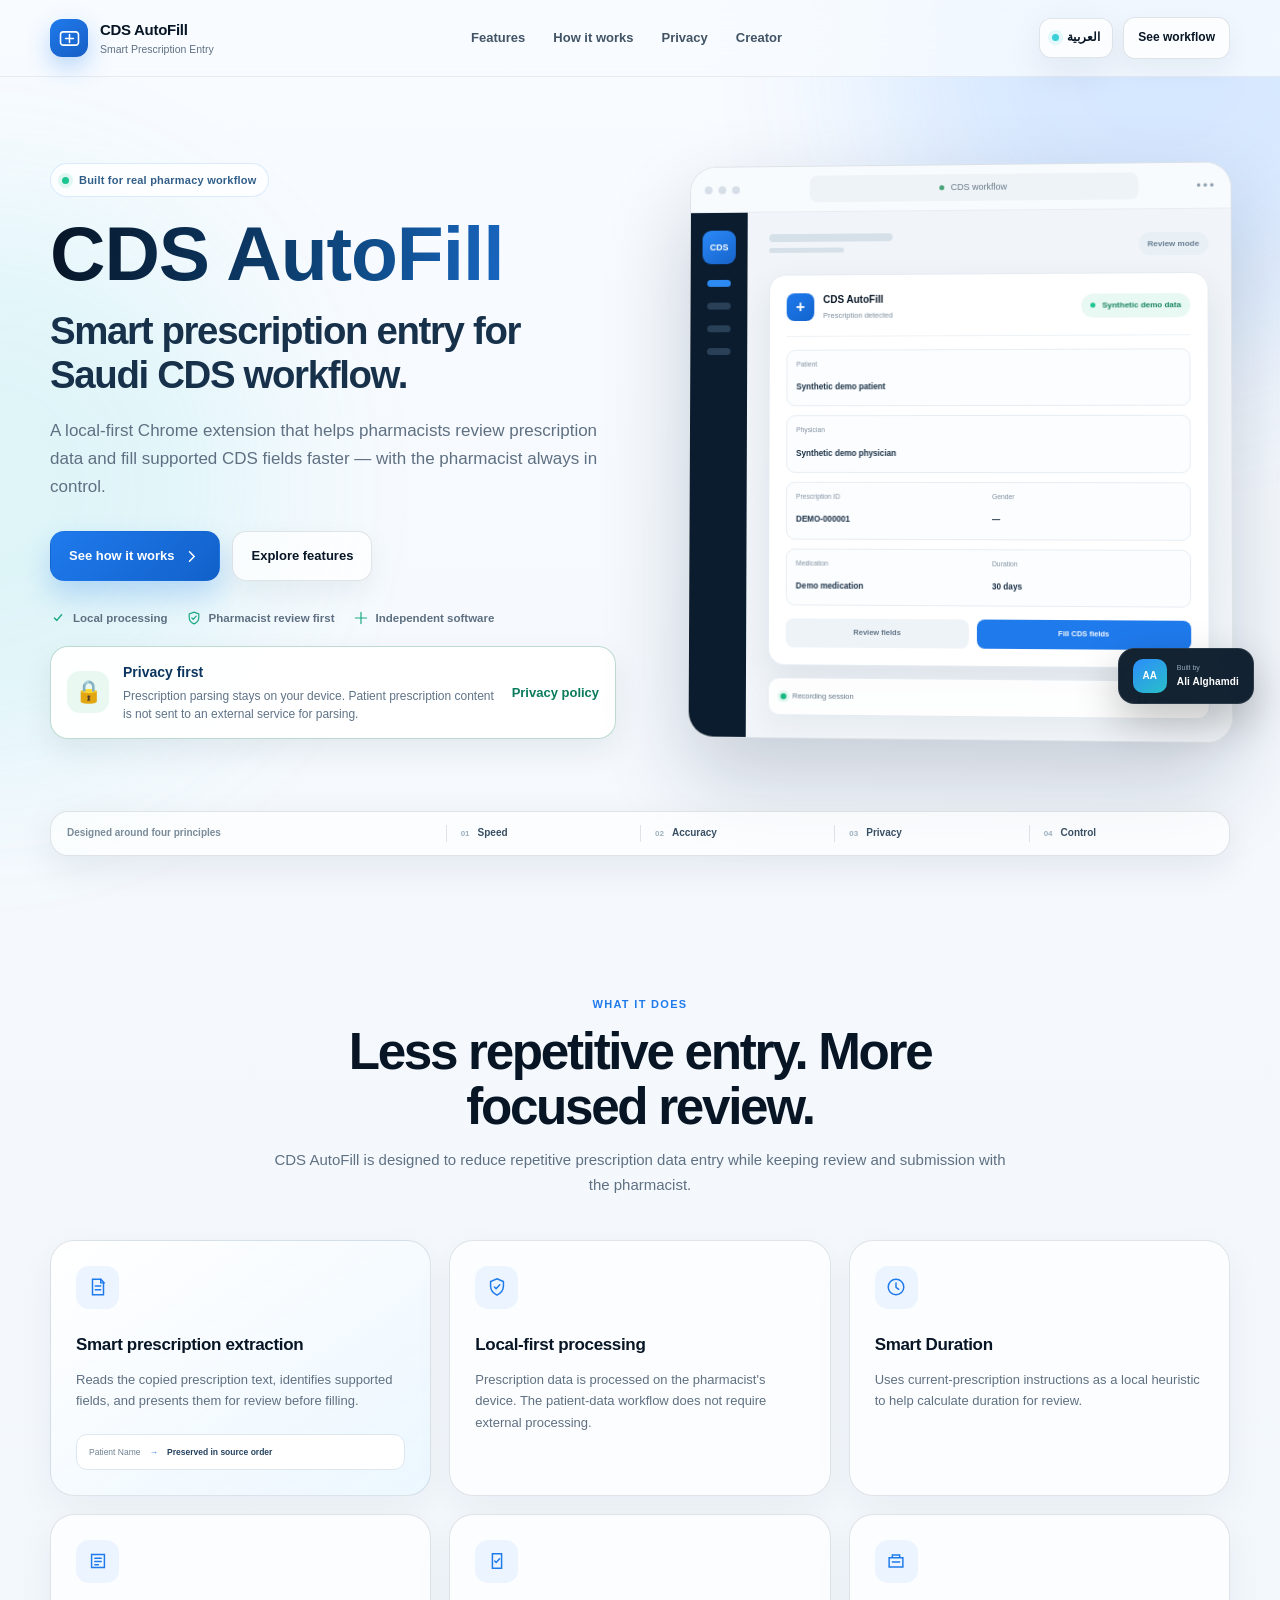
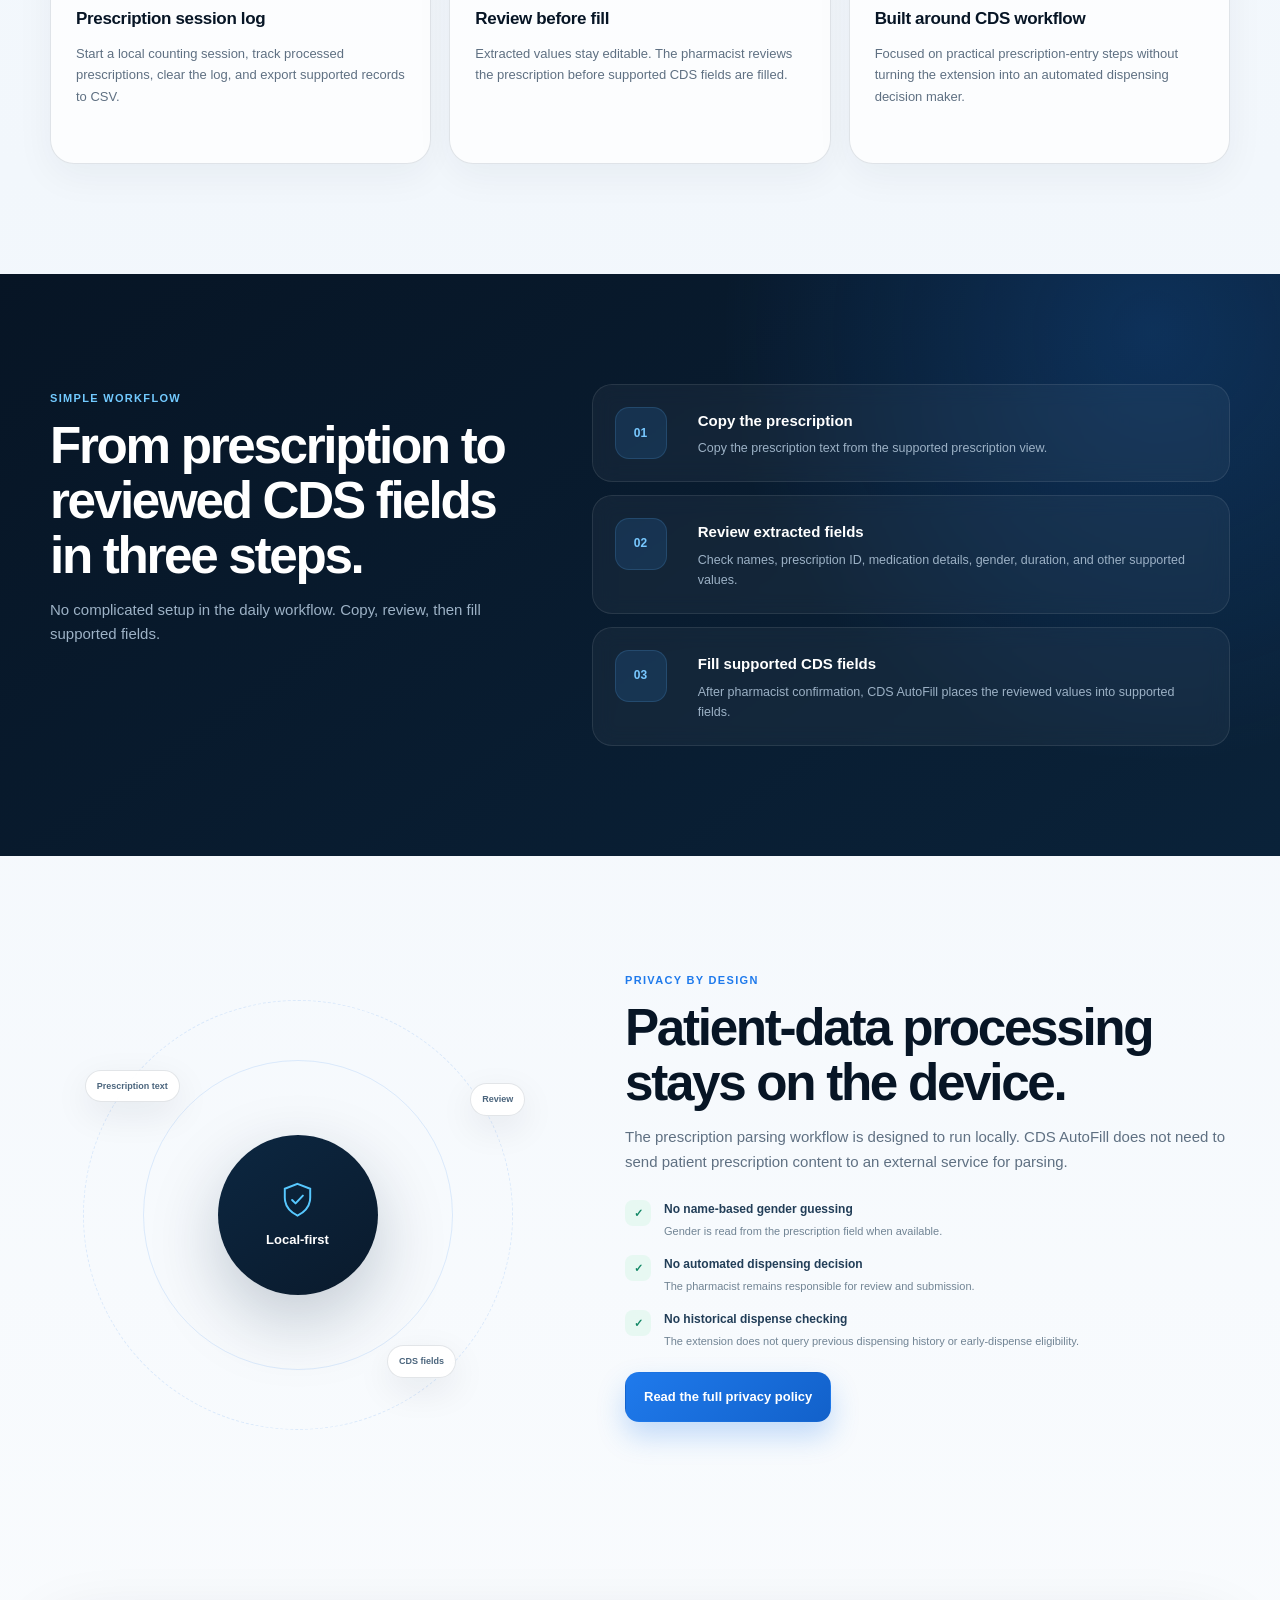
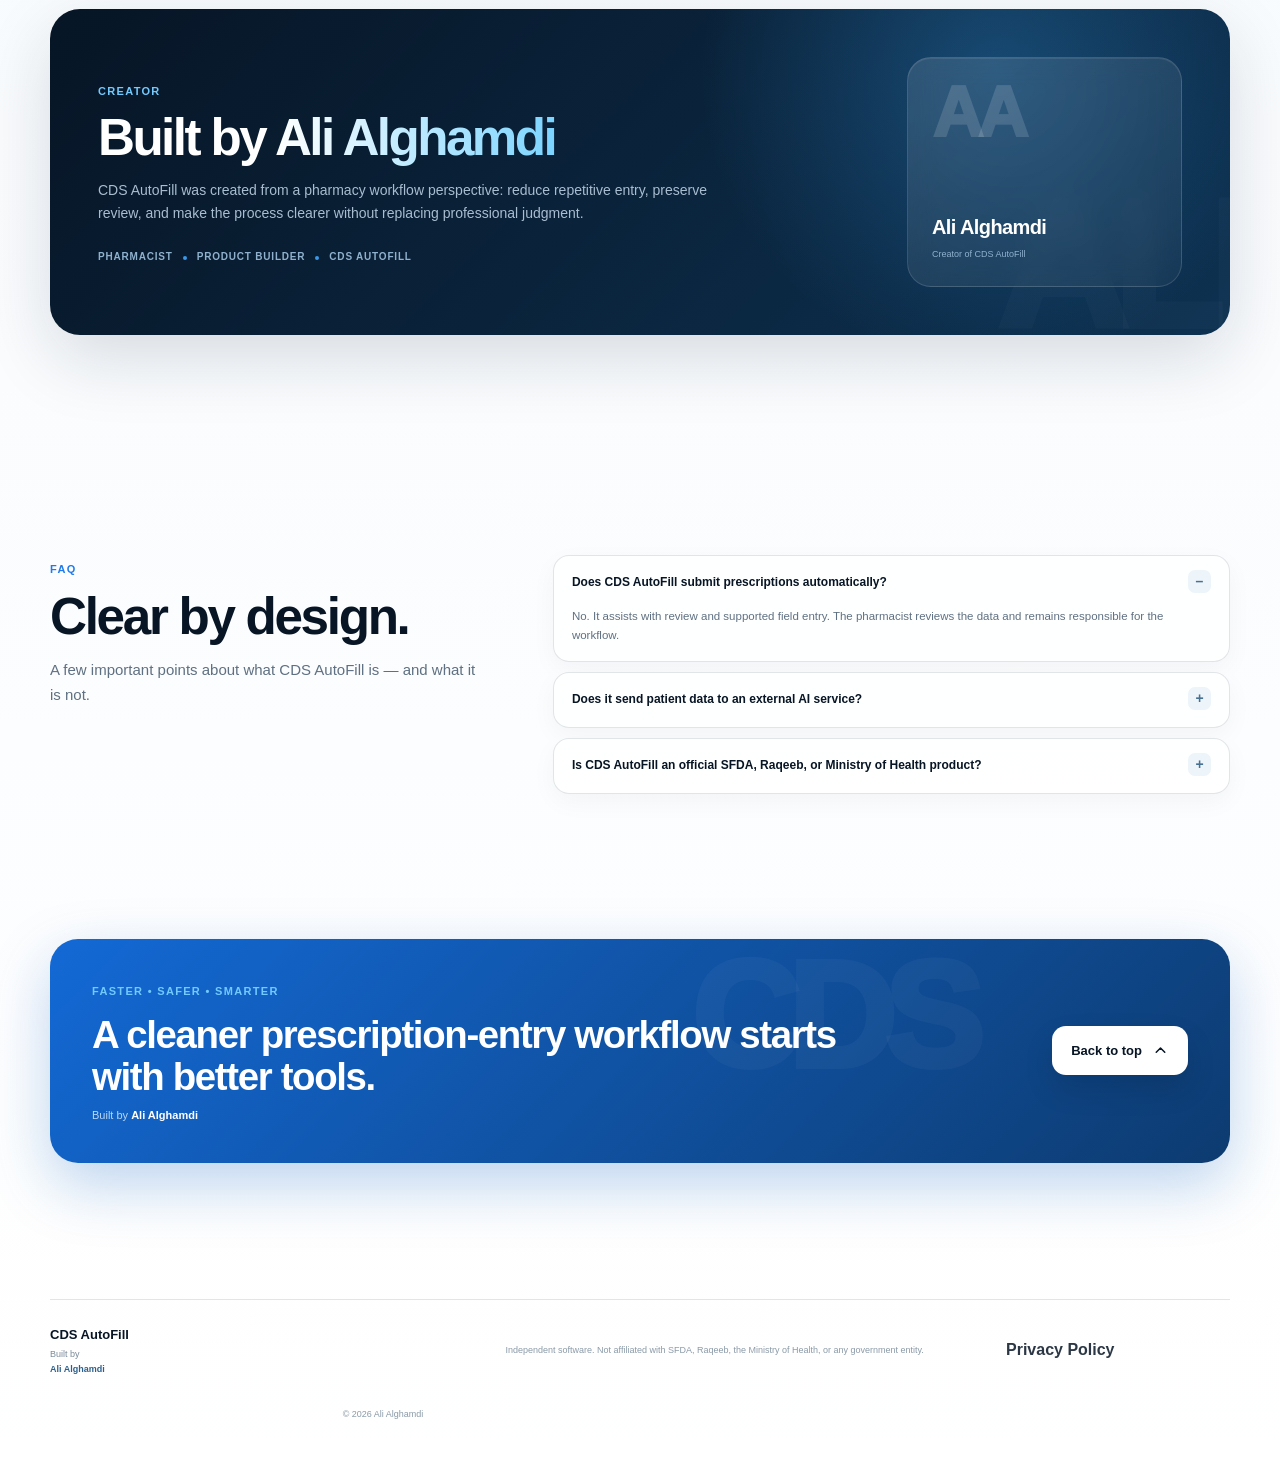
==== commit 278170e7: "Add files via upload" ====
--- a/index.html
+++ b/index.html
@@ -1,118 +1,332 @@
-<!doctype html>
-<html lang="ar" dir="rtl">
+<!DOCTYPE html>
+<html lang="en" dir="ltr">
 <head>
-<meta charset="utf-8">
-<meta name="viewport" content="width=device-width,initial-scale=1">
-<meta name="theme-color" content="#07111f">
-<title>CDS AutoFill — Smart Prescription Entry</title>
-<meta name="description" content="CDS AutoFill — أداة متصفح تساعد الصيادلة على إدخال بيانات الوصفات بسرعة أكبر مع مراجعة الصيدلي ومعالجة محلية للبيانات.">
-<link rel="icon" href="icon.png">
-<link rel="stylesheet" href="styles.css">
-<script>(function(){const l=localStorage.getItem('cdsSiteLang')||'ar';document.documentElement.lang=l;document.documentElement.dir=l==='ar'?'rtl':'ltr';})();</script>
+  <meta charset="UTF-8" />
+  <meta name="viewport" content="width=device-width, initial-scale=1.0" />
+  <meta name="theme-color" content="#08111f" />
+  <meta name="description" content="CDS AutoFill — Smart prescription entry for Saudi CDS workflow. Built by Ali Alghamdi." />
+  <meta property="og:title" content="CDS AutoFill — By Ali Alghamdi" />
+  <meta property="og:description" content="Faster, safer, smarter prescription entry — local-first and pharmacist reviewed." />
+  <meta property="og:type" content="website" />
+  <title>CDS AutoFill — By Ali Alghamdi</title>
+  <link rel="stylesheet" href="styles.css" />
 </head>
 <body>
-<div class="page-glow glow-a"></div><div class="page-glow glow-b"></div>
-<header class="site-header">
-  <div class="container nav-wrap">
-    <a class="brand" href="./"><img src="icon.png" alt="CDS AutoFill icon"><span><b>CDS AutoFill</b><small>Smart Prescription Entry</small></span></a>
-    <div class="navright">
-      <nav class="navlinks" aria-label="Main navigation">
-        <a href="#features" data-ar="المميزات" data-en="Features"></a>
-        <a href="#workflow" data-ar="كيف يعمل" data-en="How it works"></a>
-        <a href="#privacy" data-ar="الخصوصية" data-en="Privacy"></a>
-        <a href="privacy.html" data-ar="السياسة" data-en="Policy"></a>
+  <div class="page-glow page-glow-one"></div>
+  <div class="page-glow page-glow-two"></div>
+
+  <header class="site-header">
+    <div class="container nav-wrap">
+      <a class="brand" href="#top" aria-label="CDS AutoFill home">
+        <span class="brand-mark" aria-hidden="true">
+          <svg viewBox="0 0 32 32" role="img"><path d="M8 7.5h16a3.5 3.5 0 0 1 3.5 3.5v10A3.5 3.5 0 0 1 24 24.5H8A3.5 3.5 0 0 1 4.5 21V11A3.5 3.5 0 0 1 8 7.5Z" fill="none" stroke="currentColor" stroke-width="2"/><path d="M11 16h10M16 11v10" stroke="currentColor" stroke-width="2" stroke-linecap="round"/></svg>
+        </span>
+        <span>
+          <strong>CDS AutoFill</strong>
+          <small data-i18n="brandTag">Smart Prescription Entry</small>
+        </span>
+      </a>
+
+      <nav class="nav-links" aria-label="Primary navigation">
+        <a href="#features" data-i18n="navFeatures">Features</a>
+        <a href="#how" data-i18n="navHow">How it works</a>
+        <a href="#privacy" data-i18n="navPrivacy">Privacy</a>
+        <a href="#creator" data-i18n="navCreator">Creator</a>
       </nav>
-      <button class="langbtn" id="langToggle" type="button" aria-label="Change language">English</button>
+
+      <div class="nav-actions">
+        <button class="language-toggle" id="languageToggle" type="button" aria-label="Switch language">
+          <span class="lang-dot"></span>
+          <span id="languageLabel">العربية</span>
+        </button>
+        <a class="button button-small button-ghost" href="#how" data-i18n="navDemo">See workflow</a>
+      </div>
     </div>
-  </div>
-</header>
-
-<main>
-<section class="hero container">
-  <div class="hero-copy">
-    <div class="eyebrow"><span class="pulse"></span><span data-ar="مساعد إدخال وصفات للصيادلة" data-en="Prescription-entry assistant for pharmacists"></span></div>
-    <h1 data-ar="حوّل إدخال الوصفات من مهمة متكررة إلى سير عمل أسرع." data-en="Turn repetitive prescription entry into a faster workflow."></h1>
-    <p class="lead" data-ar="CDS AutoFill يقرأ نص الوصفة محليًا، يرتب البيانات في شاشة مراجعة واضحة، ثم يعبّئ الحقول المدعومة في CDS بعد تأكيد الصيدلي." data-en="CDS AutoFill reads prescription text locally, organizes the extracted data into a clear review screen, then fills supported CDS fields after pharmacist confirmation."></p>
-    <div class="cta">
-      <a class="btn primary" href="#workflow"><span data-ar="شاهد كيف يعمل" data-en="See how it works"></span><span class="arrow">↗</span></a>
-      <a class="btn secondary" href="#features" data-ar="استكشف المميزات" data-en="Explore features"></a>
+  </header>
+
+  <main id="top">
+    <section class="hero section">
+      <div class="container hero-grid">
+        <div class="hero-copy reveal">
+          <div class="eyebrow">
+            <span class="status-dot"></span>
+            <span data-i18n="eyebrow">Built for real pharmacy workflow</span>
+          </div>
+          <h1>
+            <span class="hero-product">CDS AutoFill</span>
+            <span class="hero-headline" data-i18n="heroHeadline">Smart prescription entry for Saudi CDS workflow.</span>
+          </h1>
+          <p class="hero-subtitle" data-i18n="heroSubtitle">A local-first Chrome extension that helps pharmacists review prescription data and fill supported CDS fields faster — with the pharmacist always in control.</p>
+
+          <div class="hero-actions">
+            <a class="button button-primary" href="#how">
+              <span data-i18n="heroPrimary">See how it works</span>
+              <svg viewBox="0 0 20 20" aria-hidden="true"><path d="M6.5 4.5 12 10l-5.5 5.5" fill="none" stroke="currentColor" stroke-width="1.8" stroke-linecap="round" stroke-linejoin="round"/></svg>
+            </a>
+            <a class="button button-secondary" href="#features" data-i18n="heroSecondary">Explore features</a>
+          </div>
+
+          <div class="trust-row" aria-label="Product principles">
+            <span><svg viewBox="0 0 20 20" aria-hidden="true"><path d="m5.5 10 3 3 6-7" fill="none" stroke="currentColor" stroke-width="1.8" stroke-linecap="round" stroke-linejoin="round"/></svg><span data-i18n="trustLocal">Local processing</span></span>
+            <span><svg viewBox="0 0 20 20" aria-hidden="true"><path d="M10 2.7 16 5v4.3c0 3.8-2.5 6.5-6 8-3.5-1.5-6-4.2-6-8V5l6-2.3Z" fill="none" stroke="currentColor" stroke-width="1.5"/><path d="m7.2 9.8 1.8 1.8 3.8-4" fill="none" stroke="currentColor" stroke-width="1.5" stroke-linecap="round" stroke-linejoin="round"/></svg><span data-i18n="trustReview">Pharmacist review first</span></span>
+            <span><svg viewBox="0 0 20 20" aria-hidden="true"><path d="M3 10h14M10 3v14" fill="none" stroke="currentColor" stroke-width="1.5" stroke-linecap="round"/></svg><span data-i18n="trustIndependent">Independent software</span></span>
+          </div>
+
+          <a class="hero-privacy-banner" href="privacy.html" aria-label="Privacy policy">
+            <span class="hero-privacy-icon" aria-hidden="true">🔒</span>
+            <span><strong data-i18n="heroPrivacyTitle">Privacy first</strong><small data-i18n="heroPrivacyBody">Prescription parsing stays on your device. Patient prescription content is not sent to an external service for parsing.</small></span>
+            <b data-i18n="heroPrivacyLink">Privacy policy</b>
+          </a>
+        </div>
+
+        <div class="hero-visual reveal reveal-delay-1" aria-label="CDS AutoFill interface preview">
+          <div class="browser-frame">
+            <div class="browser-topbar">
+              <div class="browser-dots"><span></span><span></span><span></span></div>
+              <div class="browser-address"><span class="lock-dot"></span> CDS workflow</div>
+              <div class="browser-menu">•••</div>
+            </div>
+            <div class="browser-body">
+              <aside class="mock-sidebar">
+                <div class="mock-logo">CDS</div>
+                <span class="mock-nav active"></span>
+                <span class="mock-nav"></span>
+                <span class="mock-nav"></span>
+                <span class="mock-nav"></span>
+              </aside>
+
+              <div class="mock-content">
+                <div class="mock-page-title">
+                  <div><span class="line lg"></span><span class="line sm"></span></div>
+                  <span class="pill neutral" data-i18n="mockStatus">Review mode</span>
+                </div>
+
+                <div class="autofill-card">
+                  <div class="autofill-head">
+                    <div class="autofill-brand">
+                      <span class="mini-mark">+</span>
+                      <div><strong>CDS AutoFill</strong><small data-i18n="mockReady">Prescription detected</small></div>
+                    </div>
+                    <span class="pill success"><span class="status-dot"></span><span data-i18n="mockDemoBadge">Synthetic demo data</span></span>
+                  </div>
+
+                  <div class="mock-fields">
+                    <div class="mock-field"><span data-i18n="mockPatient">Patient</span><strong data-i18n="mockPatientDemo">Synthetic demo patient</strong></div>
+                    <div class="mock-field"><span data-i18n="mockPhysician">Physician</span><strong data-i18n="mockPhysicianDemo">Synthetic demo physician</strong></div>
+                    <div class="mock-field mock-field-split"><div><span data-i18n="mockId">Prescription ID</span><strong>DEMO-000001</strong></div><div><span data-i18n="mockGender">Gender</span><strong>—</strong></div></div>
+                    <div class="mock-field mock-field-split"><div><span data-i18n="mockDrug">Medication</span><strong data-i18n="mockDrugDemo">Demo medication</strong></div><div><span data-i18n="mockDuration">Duration</span><strong>30 days</strong></div></div>
+                  </div>
+
+                  <div class="mock-actions">
+                    <button type="button" class="fake-btn secondary" data-i18n="mockEdit">Review fields</button>
+                    <button type="button" class="fake-btn primary" data-i18n="mockFill">Fill CDS fields</button>
+                  </div>
+                </div>
+
+                <div class="record-strip">
+                  <span><span class="record-dot"></span><span data-i18n="mockRecording">Recording session</span></span>
+                  <strong>12</strong>
+                  <small data-i18n="mockRxCount">prescriptions</small>
+                </div>
+              </div>
+            </div>
+          </div>
+
+          <div class="creator-chip">
+            <span class="creator-avatar">AA</span>
+            <span><small data-i18n="creatorChipLabel">Built by</small><strong>Ali Alghamdi</strong></span>
+          </div>
+        </div>
+      </div>
+    </section>
+
+    <section class="logo-strip section-tight">
+      <div class="container logo-strip-inner reveal">
+        <span class="logo-strip-label" data-i18n="principlesLabel">Designed around four principles</span>
+        <div class="principle"><span>01</span><strong data-i18n="principle1">Speed</strong></div>
+        <div class="principle"><span>02</span><strong data-i18n="principle2">Accuracy</strong></div>
+        <div class="principle"><span>03</span><strong data-i18n="principle3">Privacy</strong></div>
+        <div class="principle"><span>04</span><strong data-i18n="principle4">Control</strong></div>
+      </div>
+    </section>
+
+    <section class="section" id="features">
+      <div class="container">
+        <div class="section-heading reveal">
+          <span class="section-kicker" data-i18n="featuresKicker">What it does</span>
+          <h2 data-i18n="featuresTitle">Less repetitive entry. More focused review.</h2>
+          <p data-i18n="featuresIntro">CDS AutoFill is designed to reduce repetitive prescription data entry while keeping review and submission with the pharmacist.</p>
+        </div>
+
+        <div class="feature-grid">
+          <article class="feature-card feature-card-large reveal">
+            <div class="feature-icon"><svg viewBox="0 0 24 24" aria-hidden="true"><path d="M6 3.5h9l3 3V20.5H6z" fill="none" stroke="currentColor" stroke-width="1.6"/><path d="M15 3.5v4h4M9 11h6M9 15h6" fill="none" stroke="currentColor" stroke-width="1.6" stroke-linecap="round"/></svg></div>
+            <h3 data-i18n="featureExtractTitle">Smart prescription extraction</h3>
+            <p data-i18n="featureExtractBody">Reads the copied prescription text, identifies supported fields, and presents them for review before filling.</p>
+            <div class="mini-code"><span>Patient Name</span><strong>→</strong><em data-i18n="featureExtractCode">Preserved in source order</em></div>
+          </article>
+
+          <article class="feature-card reveal reveal-delay-1">
+            <div class="feature-icon"><svg viewBox="0 0 24 24" aria-hidden="true"><path d="M12 3 19 6v5c0 4.6-2.9 7.8-7 9.8C7.9 18.8 5 15.6 5 11V6l7-3Z" fill="none" stroke="currentColor" stroke-width="1.6"/><path d="M9.2 12.1 11 13.9l4-4.4" fill="none" stroke="currentColor" stroke-width="1.6" stroke-linecap="round" stroke-linejoin="round"/></svg></div>
+            <h3 data-i18n="featureLocalTitle">Local-first processing</h3>
+            <p data-i18n="featureLocalBody">Prescription data is processed on the pharmacist's device. The patient-data workflow does not require external processing.</p>
+          </article>
+
+          <article class="feature-card reveal reveal-delay-2">
+            <div class="feature-icon"><svg viewBox="0 0 24 24" aria-hidden="true"><circle cx="12" cy="12" r="8.5" fill="none" stroke="currentColor" stroke-width="1.6"/><path d="M12 7.5v5l3 2" fill="none" stroke="currentColor" stroke-width="1.6" stroke-linecap="round" stroke-linejoin="round"/></svg></div>
+            <h3 data-i18n="featureDurationTitle">Smart Duration</h3>
+            <p data-i18n="featureDurationBody">Uses current-prescription instructions as a local heuristic to help calculate duration for review.</p>
+          </article>
+
+          <article class="feature-card reveal">
+            <div class="feature-icon"><svg viewBox="0 0 24 24" aria-hidden="true"><path d="M5 5h14v14H5z" fill="none" stroke="currentColor" stroke-width="1.6"/><path d="M8.5 9h7M8.5 12.5h7M8.5 16h4" fill="none" stroke="currentColor" stroke-width="1.6" stroke-linecap="round"/></svg></div>
+            <h3 data-i18n="featureLogTitle">Prescription session log</h3>
+            <p data-i18n="featureLogBody">Start a local counting session, track processed prescriptions, clear the log, and export supported records to CSV.</p>
+          </article>
+
+          <article class="feature-card reveal reveal-delay-1">
+            <div class="feature-icon"><svg viewBox="0 0 24 24" aria-hidden="true"><path d="M7 4h10v16H7z" fill="none" stroke="currentColor" stroke-width="1.6"/><path d="m9.5 12 1.6 1.6 3.7-4" fill="none" stroke="currentColor" stroke-width="1.6" stroke-linecap="round" stroke-linejoin="round"/></svg></div>
+            <h3 data-i18n="featureReviewTitle">Review before fill</h3>
+            <p data-i18n="featureReviewBody">Extracted values stay editable. The pharmacist reviews the prescription before supported CDS fields are filled.</p>
+          </article>
+
+          <article class="feature-card reveal reveal-delay-2">
+            <div class="feature-icon"><svg viewBox="0 0 24 24" aria-hidden="true"><path d="M4.5 8.5h15v10h-15zM8 5.5h8v3H8z" fill="none" stroke="currentColor" stroke-width="1.6"/><path d="M8 13h8" fill="none" stroke="currentColor" stroke-width="1.6" stroke-linecap="round"/></svg></div>
+            <h3 data-i18n="featureWorkflowTitle">Built around CDS workflow</h3>
+            <p data-i18n="featureWorkflowBody">Focused on practical prescription-entry steps without turning the extension into an automated dispensing decision maker.</p>
+          </article>
+        </div>
+      </div>
+    </section>
+
+    <section class="section section-dark" id="how">
+      <div class="container how-grid">
+        <div class="section-heading left reveal">
+          <span class="section-kicker light" data-i18n="howKicker">Simple workflow</span>
+          <h2 data-i18n="howTitle">From prescription to reviewed CDS fields in three steps.</h2>
+          <p data-i18n="howIntro">No complicated setup in the daily workflow. Copy, review, then fill supported fields.</p>
+        </div>
+
+        <div class="steps">
+          <article class="step reveal">
+            <span class="step-number">01</span>
+            <div><h3 data-i18n="step1Title">Copy the prescription</h3><p data-i18n="step1Body">Copy the prescription text from the supported prescription view.</p></div>
+          </article>
+          <article class="step reveal reveal-delay-1">
+            <span class="step-number">02</span>
+            <div><h3 data-i18n="step2Title">Review extracted fields</h3><p data-i18n="step2Body">Check names, prescription ID, medication details, gender, duration, and other supported values.</p></div>
+          </article>
+          <article class="step reveal reveal-delay-2">
+            <span class="step-number">03</span>
+            <div><h3 data-i18n="step3Title">Fill supported CDS fields</h3><p data-i18n="step3Body">After pharmacist confirmation, CDS AutoFill places the reviewed values into supported fields.</p></div>
+          </article>
+        </div>
+      </div>
+    </section>
+
+    <section class="section" id="privacy">
+      <div class="container privacy-grid">
+        <div class="privacy-visual reveal">
+          <div class="privacy-ring ring-one"></div>
+          <div class="privacy-ring ring-two"></div>
+          <div class="privacy-core">
+            <svg viewBox="0 0 44 44" aria-hidden="true"><path d="M22 5 35 10v9c0 8.6-5.4 14.7-13 18.5C14.4 33.7 9 27.6 9 19v-9l13-5Z" fill="none" stroke="currentColor" stroke-width="2"/><path d="m16.5 21.5 3.5 3.5 7.5-8" fill="none" stroke="currentColor" stroke-width="2" stroke-linecap="round" stroke-linejoin="round"/></svg>
+            <strong data-i18n="privacyCore">Local-first</strong>
+          </div>
+          <span class="orbit-label orbit-one" data-i18n="privacyOrbit1">Prescription text</span>
+          <span class="orbit-label orbit-two" data-i18n="privacyOrbit2">Review</span>
+          <span class="orbit-label orbit-three" data-i18n="privacyOrbit3">CDS fields</span>
+        </div>
+
+        <div class="section-heading left reveal reveal-delay-1">
+          <span class="section-kicker" data-i18n="privacyKicker">Privacy by design</span>
+          <h2 data-i18n="privacyTitle">Patient-data processing stays on the device.</h2>
+          <p data-i18n="privacyIntro">The prescription parsing workflow is designed to run locally. CDS AutoFill does not need to send patient prescription content to an external service for parsing.</p>
+          <div class="privacy-points">
+            <div><span class="check">✓</span><p><strong data-i18n="privacyPoint1Title">No name-based gender guessing</strong><small data-i18n="privacyPoint1Body">Gender is read from the prescription field when available.</small></p></div>
+            <div><span class="check">✓</span><p><strong data-i18n="privacyPoint2Title">No automated dispensing decision</strong><small data-i18n="privacyPoint2Body">The pharmacist remains responsible for review and submission.</small></p></div>
+            <div><span class="check">✓</span><p><strong data-i18n="privacyPoint3Title">No historical dispense checking</strong><small data-i18n="privacyPoint3Body">The extension does not query previous dispensing history or early-dispense eligibility.</small></p></div>
+          </div>
+          <a class="button button-primary privacy-policy-button" href="privacy.html"><span data-i18n="privacyPolicyButton">Read the full privacy policy</span></a>
+        </div>
+      </div>
+    </section>
+
+    <section class="section creator-section" id="creator">
+      <div class="container">
+        <div class="creator-card reveal">
+          <div class="creator-card-copy">
+            <span class="section-kicker light" data-i18n="creatorKicker">Creator</span>
+            <h2><span data-i18n="creatorTitlePrefix">Built by</span> <span class="creator-name">Ali Alghamdi</span></h2>
+            <p data-i18n="creatorBody">CDS AutoFill was created from a pharmacy workflow perspective: reduce repetitive entry, preserve review, and make the process clearer without replacing professional judgment.</p>
+            <div class="creator-meta">
+              <span data-i18n="creatorRole">Pharmacist</span>
+              <i></i>
+              <span data-i18n="creatorBuilder">Product builder</span>
+              <i></i>
+              <span>CDS AutoFill</span>
+            </div>
+          </div>
+          <div class="signature-card" aria-label="Ali Alghamdi">
+            <span class="signature-monogram">AA</span>
+            <strong>Ali Alghamdi</strong>
+            <small data-i18n="signatureLabel">Creator of CDS AutoFill</small>
+          </div>
+        </div>
+      </div>
+    </section>
+
+    <section class="section faq-section" id="faq">
+      <div class="container faq-grid">
+        <div class="section-heading left reveal">
+          <span class="section-kicker" data-i18n="faqKicker">FAQ</span>
+          <h2 data-i18n="faqTitle">Clear by design.</h2>
+          <p data-i18n="faqIntro">A few important points about what CDS AutoFill is — and what it is not.</p>
+        </div>
+        <div class="faq-list reveal reveal-delay-1">
+          <details open>
+            <summary data-i18n="faq1Q">Does CDS AutoFill submit prescriptions automatically?</summary>
+            <p data-i18n="faq1A">No. It assists with review and supported field entry. The pharmacist reviews the data and remains responsible for the workflow.</p>
+          </details>
+          <details>
+            <summary data-i18n="faq2Q">Does it send patient data to an external AI service?</summary>
+            <p data-i18n="faq2A">The patient prescription parsing workflow is designed to process data locally on the device.</p>
+          </details>
+          <details>
+            <summary data-i18n="faq3Q">Is CDS AutoFill an official SFDA, Raqeeb, or Ministry of Health product?</summary>
+            <p data-i18n="faq3A">No. CDS AutoFill is independent software and is not affiliated with or endorsed by SFDA, Raqeeb, the Ministry of Health, or any government entity.</p>
+          </details>
+        </div>
+      </div>
+    </section>
+
+    <section class="section final-cta">
+      <div class="container">
+        <div class="cta-card reveal">
+          <span class="cta-watermark">CDS</span>
+          <div>
+            <span class="section-kicker light" data-i18n="ctaKicker">Faster • Safer • Smarter</span>
+            <h2 data-i18n="ctaTitle">A cleaner prescription-entry workflow starts with better tools.</h2>
+            <p><span data-i18n="ctaBy">Built by</span> <strong>Ali Alghamdi</strong></p>
+          </div>
+          <a class="button button-light" href="#top"><span data-i18n="ctaButton">Back to top</span><svg viewBox="0 0 20 20" aria-hidden="true"><path d="m5 12 5-5 5 5" fill="none" stroke="currentColor" stroke-width="1.8" stroke-linecap="round" stroke-linejoin="round"/></svg></a>
+        </div>
+      </div>
+    </section>
+  </main>
+
+  <footer class="site-footer">
+    <div class="container footer-grid">
+      <div class="footer-brand">
+        <strong>CDS AutoFill</strong>
+        <span><span data-i18n="footerBuilt">Built by</span> <b>Ali Alghamdi</b></span>
+      </div>
+      <p data-i18n="footerDisclaimer">Independent software. Not affiliated with SFDA, Raqeeb, the Ministry of Health, or any government entity.</p>
+      <a class="footer-privacy-link" href="privacy.html" data-i18n="footerPrivacy">Privacy Policy</a>
+      <span class="footer-year">© <span id="year"></span> Ali Alghamdi</span>
     </div>
-    <div class="trust-row">
-      <div class="trust-item"><span>✓</span><b data-ar="معالجة محلية" data-en="Local processing"></b></div>
-      <div class="trust-item"><span>✓</span><b data-ar="مراجعة قبل التعبئة" data-en="Review before fill"></b></div>
-      <div class="trust-item"><span>✓</span><b data-ar="الصيدلي صاحب القرار" data-en="Pharmacist-controlled"></b></div>
-    </div>
-    <p class="disclaimer" data-ar="برنامج مستقل، غير تابع أو معتمد من SFDA أو رقيب أو أي جهة حكومية." data-en="Independent software. Not affiliated with or endorsed by SFDA, Raqeeb, or any government authority."></p>
-  </div>
-
-  <div class="product-window" aria-label="CDS AutoFill preview">
-    <div class="window-bar"><div class="window-dots"><i></i><i></i><i></i></div><span>CDS AutoFill</span><div class="secure-chip">Local</div></div>
-    <div class="product-body">
-      <div class="product-sidebar">
-        <img src="icon.png" alt=""><div class="side-line active"></div><div class="side-line"></div><div class="side-line short"></div><div class="side-spacer"></div><div class="side-badge">PRO</div>
-      </div>
-      <div class="review-panel">
-        <div class="review-head"><div><small data-ar="مراجعة الوصفة" data-en="Prescription review"></small><strong data-ar="تحقق قبل التعبئة" data-en="Review before fill"></strong></div><span class="status-pill" data-ar="جاهز للمراجعة" data-en="Ready to review"></span></div>
-        <div class="review-grid">
-          <div class="field wide"><span data-ar="اسم المريض" data-en="Patient name"></span><b>•••• •••• ••••</b></div>
-          <div class="field"><span data-ar="رقم الوصفة" data-en="Prescription ID"></span><b>RX-••••••</b></div>
-          <div class="field"><span data-ar="المدة" data-en="Duration"></span><b>30 <em data-ar="يوم" data-en="days"></em></b></div>
-          <div class="field wide"><span data-ar="الدواء" data-en="Medication"></span><b>Medication 150 mg</b></div>
-        </div>
-        <div class="duration-card"><div><span class="mini-icon">⌁</span><div><small data-ar="Smart Duration" data-en="Smart Duration"></small><b data-ar="المدة المكتوبة متوافقة مع الحساب" data-en="Written duration matches local calculation"></b></div></div><span class="check">✓</span></div>
-        <div class="review-actions"><button class="ghost" data-ar="رجوع" data-en="Back"></button><button class="fill" data-ar="تأكيد وتعبئة" data-en="Confirm & fill"></button></div>
-      </div>
-    </div>
-  </div>
-</section>
-
-<section class="metrics-strip">
- <div class="container metrics">
-   <div><strong>3</strong><span data-ar="خطوات من اللصق إلى التعبئة" data-en="steps from paste to fill"></span></div>
-   <div><strong>100%</strong><span data-ar="معالجة الوصفة محليًا" data-en="local prescription processing"></span></div>
-   <div><strong>1</strong><span data-ar="مراجعة بشرية قبل التعبئة" data-en="human review before fill"></span></div>
- </div>
-</section>
-
-<section id="features" class="container section-block">
-  <div class="section-heading"><div><span class="section-kicker" data-ar="مصمم للعمل الفعلي" data-en="Built for real workflow"></span><h2 data-ar="أقل إدخال يدوي. وضوح أكبر." data-en="Less manual entry. More clarity."></h2></div><p data-ar="أدوات عملية للمهام المتكررة مع الحفاظ على المراجعة المهنية بيد الصيدلي." data-en="Practical tools for repetitive tasks while keeping professional review in the pharmacist's hands."></p></div>
-  <div class="feature-grid">
-    <article class="feature featured"><div class="feature-icon">⌘</div><span class="feature-num">01</span><h3 data-ar="تحليل الوصفة" data-en="Prescription parsing"></h3><p data-ar="استخراج الحقول المدعومة للمريض والوصفة والطبيب والمنشأة والدواء من النص الملصق." data-en="Extract supported patient, prescription, physician, institution and medication fields from pasted text."></p></article>
-    <article class="feature"><div class="feature-icon">⌁</div><span class="feature-num">02</span><h3 data-ar="Smart Duration" data-en="Smart Duration"></h3><p data-ar="مقارنة المدة المكتوبة بحساب محلي يعتمد على الكمية والتركيز والجرعة والتكرار، مع تحويل التعارض للمراجعة." data-en="Compare written duration with a local calculation using quantity, strength, dose and frequency, and route conflicts to review."></p></article>
-    <article class="feature"><div class="feature-icon">✓</div><span class="feature-num">03</span><h3 data-ar="مراجعة قبل التعبئة" data-en="Review before fill"></h3><p data-ar="عرض القيم المستخرجة بوضوح قبل تعبئة الحقول المدعومة." data-en="Show extracted values clearly before supported fields are populated."></p></article>
-    <article class="feature"><div class="feature-icon">◈</div><span class="feature-num">04</span><h3 data-ar="معالجة محلية" data-en="Local processing"></h3><p data-ar="بيانات المريض والوصفة تُعالج داخل الإضافة ولا تُرسل لخادم خارجي لمعالجة الوصفات." data-en="Patient and prescription data are processed inside the extension and are not sent to an external prescription-processing server."></p></article>
-    <article class="feature"><div class="feature-icon">⇩</div><span class="feature-num">05</span><h3 data-ar="سجلات وتصدير" data-en="Logs & export"></h3><p data-ar="حفظ السجلات المدعومة داخل المتصفح وتصديرها محليًا عند الحاجة." data-en="Keep supported logs in the browser and export them locally when needed."></p></article>
-    <article class="feature"><div class="feature-icon">Rx</div><span class="feature-num">06</span><h3 data-ar="تحت تحكم الصيدلي" data-en="Pharmacist-controlled"></h3><p data-ar="مساعد لإدخال البيانات فقط؛ لا يستبدل الحكم المهني ولا يتخذ قرارات الصرف." data-en="A data-entry assistant only; it does not replace professional judgment or make dispensing decisions."></p></article>
-  </div>
-</section>
-
-<section id="workflow" class="workflow-section">
-  <div class="container section-block">
-    <div class="section-heading compact"><div><span class="section-kicker" data-ar="سير عمل واضح" data-en="A clear workflow"></span><h2 data-ar="ثلاث خطوات. بدون تعقيد." data-en="Three steps. No clutter."></h2></div></div>
-    <div class="steps">
-      <div class="step"><span>01</span><div><h3 data-ar="الصق الوصفة" data-en="Paste the prescription"></h3><p data-ar="انسخ نص الوصفة والصقه في CDS AutoFill." data-en="Copy the prescription text and paste it into CDS AutoFill."></p></div></div>
-      <div class="step-arrow">→</div>
-      <div class="step"><span>02</span><div><h3 data-ar="راجع البيانات" data-en="Review the data"></h3><p data-ar="تحقق من الحقول المستخرجة والمدة وأي تعارض يحتاج قرارك." data-en="Check the parsed fields, duration and any conflict that needs your decision."></p></div></div>
-      <div class="step-arrow">→</div>
-      <div class="step"><span>03</span><div><h3 data-ar="أكد التعبئة" data-en="Confirm the fill"></h3><p data-ar="بعد تأكيدك فقط، تُعبأ الحقول المدعومة في CDS." data-en="Only after your confirmation are supported CDS fields populated."></p></div></div>
-    </div>
-  </div>
-</section>
-
-<section id="privacy" class="container privacy-card">
-  <div class="privacy-icon">⌾</div>
-  <div><span class="section-kicker" data-ar="Privacy by design" data-en="Privacy by design"></span><h2 data-ar="بيانات الوصفة تبقى حيث يجب أن تبقى." data-en="Prescription data stays where it should."></h2><p data-ar="أسماء المرضى والمعرّفات والتشخيصات وتفاصيل الوصفات مصممة لتبقى على جهاز الصيدلي أثناء الاستخدام الطبيعي. نظام الترخيص لا يحتاج بيانات المريض أو الوصفة." data-en="Patient names, identifiers, diagnoses and prescription details are designed to stay on the pharmacist's device during normal use. The licensing system does not need patient or prescription data."></p><a href="privacy.html" class="text-link"><span data-ar="اقرأ سياسة الخصوصية" data-en="Read the privacy policy"></span> ↗</a></div>
-</section>
-
-<section class="container final-cta">
-  <div><span class="section-kicker">CDS AutoFill</span><h2 data-ar="Faster • Safer • Smarter" data-en="Faster • Safer • Smarter"></h2><p data-ar="إدخال أذكى للوصفات، مع بقاء القرار بيد الصيدلي." data-en="Smarter prescription entry, with the pharmacist still in control."></p></div>
-  <a class="btn secondary" href="privacy.html" data-ar="سياسة الخصوصية" data-en="Privacy policy"></a>
-</section>
-</main>
-
-<footer>
- <div class="container footerrow"><div class="footer-brand"><img src="icon.png" alt=""><div><b>CDS AutoFill</b><span>by Dr. Ali</span></div></div><div class="footer-links"><a href="#features" data-ar="المميزات" data-en="Features"></a><a href="#privacy" data-ar="الخصوصية" data-en="Privacy"></a><a href="privacy.html" data-ar="السياسة" data-en="Policy"></a></div><div class="copyright">© 2026 CDS AutoFill</div></div>
-</footer>
-<script src="lang.js"></script>
+  </footer>
+
+  <script src="script.js"></script>
 </body>
 </html>
--- a/styles.css
+++ b/styles.css
@@ -1,13 +1,316 @@
-:root{--bg:#06101c;--bg2:#081522;--panel:#0b1928;--panel2:#0e2031;--text:#f3f8fc;--muted:#91a5b7;--cyan:#35d7ff;--green:#5ce5aa;--line:rgba(158,190,216,.15);--line2:rgba(53,215,255,.24);--shadow:0 28px 80px rgba(0,0,0,.38);--radius:22px}
-*{box-sizing:border-box}html{scroll-behavior:smooth}body{margin:0;color:var(--text);background:linear-gradient(180deg,#06101c 0%,#07121f 42%,#081522 100%);font-family:Inter,ui-sans-serif,system-ui,-apple-system,BlinkMacSystemFont,"Segoe UI",Arial,sans-serif;overflow-x:hidden}body:before{content:"";position:fixed;inset:0;pointer-events:none;background-image:linear-gradient(rgba(255,255,255,.018) 1px,transparent 1px),linear-gradient(90deg,rgba(255,255,255,.018) 1px,transparent 1px);background-size:48px 48px;mask-image:linear-gradient(to bottom,black,transparent 75%)}a{color:inherit;text-decoration:none}.container{width:min(1180px,92%);margin:auto}.page-glow{position:fixed;border-radius:50%;filter:blur(110px);pointer-events:none;opacity:.16}.glow-a{width:420px;height:420px;background:var(--cyan);top:-120px;left:-110px}.glow-b{width:360px;height:360px;background:var(--green);top:260px;right:-160px}.site-header{position:sticky;top:0;z-index:20;background:rgba(6,16,28,.72);backdrop-filter:blur(18px);border-bottom:1px solid rgba(255,255,255,.05)}.nav-wrap{height:76px;display:flex;align-items:center;justify-content:space-between}.brand{display:flex;align-items:center;gap:12px}.brand img{width:43px;height:43px;border-radius:13px;box-shadow:0 9px 25px rgba(0,0,0,.25)}.brand span{display:flex;flex-direction:column;line-height:1.05}.brand b{font-size:15px;letter-spacing:.1px}.brand small{font-size:10px;color:#72889c;margin-top:5px;font-weight:600}.navright,.navlinks{display:flex;align-items:center}.navright{gap:18px}.navlinks{gap:26px;color:#9bb0c2;font-size:13px;font-weight:650}.navlinks a{transition:.2s}.navlinks a:hover{color:#fff}.langbtn{font:inherit;font-size:12px;font-weight:800;color:#eaf7ff;background:rgba(255,255,255,.04);border:1px solid var(--line);border-radius:11px;padding:9px 13px;cursor:pointer;transition:.2s}.langbtn:hover{border-color:var(--line2);background:rgba(53,215,255,.06)}
-.hero{min-height:720px;padding:92px 0 84px;display:grid;grid-template-columns:1.04fr .96fr;gap:64px;align-items:center}.hero-copy{position:relative;z-index:2}.eyebrow,.section-kicker{display:inline-flex;align-items:center;gap:9px;color:#9fe8ff;font-size:12px;font-weight:800;letter-spacing:.08em;text-transform:uppercase}.pulse{width:7px;height:7px;border-radius:50%;background:var(--green);box-shadow:0 0 0 6px rgba(92,229,170,.08)}h1{font-size:clamp(48px,6vw,78px);line-height:1.04;letter-spacing:-.045em;margin:22px 0 24px;max-width:800px}.lead{font-size:18px;line-height:1.8;color:var(--muted);max-width:690px;margin:0}.cta{display:flex;gap:12px;flex-wrap:wrap;margin-top:30px}.btn{display:inline-flex;align-items:center;justify-content:center;gap:12px;padding:13px 18px;border-radius:12px;font-weight:800;font-size:13px;border:1px solid var(--line);transition:.22s}.btn:hover{transform:translateY(-1px)}.btn.primary{background:linear-gradient(135deg,#43dcff,#67e8bf);color:#04111a;border:0;box-shadow:0 12px 34px rgba(53,215,255,.18)}.btn.secondary{background:rgba(255,255,255,.035)}.arrow{font-size:16px}.trust-row{display:flex;gap:18px;flex-wrap:wrap;margin-top:28px}.trust-item{display:flex;align-items:center;gap:7px;color:#b9c9d5;font-size:12px}.trust-item span{display:grid;place-items:center;width:18px;height:18px;border-radius:50%;background:rgba(92,229,170,.11);color:var(--green);font-size:11px}.disclaimer{font-size:11px;color:#607689;margin-top:18px;line-height:1.6}
-.product-window{position:relative;background:linear-gradient(160deg,rgba(14,32,49,.98),rgba(7,19,31,.98));border:1px solid rgba(142,194,225,.16);border-radius:26px;box-shadow:var(--shadow),0 0 0 1px rgba(255,255,255,.02) inset;overflow:hidden;transform:perspective(1200px) rotateY(-2deg) rotateX(1deg)}html[dir="rtl"] .product-window{transform:perspective(1200px) rotateY(2deg) rotateX(1deg)}.product-window:before{content:"";position:absolute;inset:-2px;background:linear-gradient(135deg,rgba(53,215,255,.16),transparent 35%,rgba(92,229,170,.08));pointer-events:none}.window-bar{height:48px;border-bottom:1px solid var(--line);display:grid;grid-template-columns:1fr auto 1fr;align-items:center;padding:0 16px;color:#6f8799;font-size:11px}.window-dots{display:flex;gap:6px}.window-dots i{width:8px;height:8px;border-radius:50%;background:#385267}.window-dots i:nth-child(2){background:#2e6570}.window-dots i:nth-child(3){background:#2b765f}.secure-chip{justify-self:end;padding:5px 8px;border:1px solid rgba(92,229,170,.18);border-radius:999px;color:#82dcb5;background:rgba(92,229,170,.05)}.product-body{display:grid;grid-template-columns:72px 1fr;min-height:480px}.product-sidebar{border-inline-end:1px solid var(--line);padding:18px 15px;display:flex;align-items:center;flex-direction:column;gap:15px}.product-sidebar img{width:36px;height:36px;border-radius:10px;margin-bottom:10px}.side-line{height:8px;width:34px;border-radius:99px;background:#193047}.side-line.active{background:linear-gradient(90deg,#36c9ec,#59ddaa)}.side-line.short{width:22px}.side-spacer{flex:1}.side-badge{font-size:9px;font-weight:900;color:#8ce7bc;border:1px solid rgba(92,229,170,.2);padding:5px 7px;border-radius:7px}.review-panel{padding:28px}.review-head{display:flex;justify-content:space-between;gap:15px;align-items:center;margin-bottom:25px}.review-head small{display:block;color:#71869a;font-size:11px;margin-bottom:5px}.review-head strong{font-size:18px}.status-pill{font-size:10px;color:#78e8ba;background:rgba(92,229,170,.07);border:1px solid rgba(92,229,170,.18);padding:7px 9px;border-radius:999px}.review-grid{display:grid;grid-template-columns:1fr 1fr;gap:12px}.field{background:rgba(255,255,255,.025);border:1px solid var(--line);border-radius:13px;padding:13px 14px}.field.wide{grid-column:span 2}.field span{display:block;color:#71869a;font-size:10px;margin-bottom:7px}.field b{font-size:12px;letter-spacing:.02em}.field em{font-style:normal;color:#879caf;font-weight:500}.duration-card{margin-top:14px;display:flex;justify-content:space-between;align-items:center;padding:14px;border:1px solid rgba(92,229,170,.16);background:rgba(92,229,170,.045);border-radius:14px}.duration-card>div{display:flex;align-items:center;gap:11px}.mini-icon{display:grid;place-items:center;width:31px;height:31px;border-radius:9px;background:rgba(53,215,255,.08);color:var(--cyan)}.duration-card small{display:block;color:#74a0b5;font-size:9px}.duration-card b{font-size:11px}.check{display:grid;place-items:center;width:26px;height:26px;background:rgba(92,229,170,.12);border-radius:50%;color:var(--green)}.review-actions{display:flex;justify-content:flex-end;gap:8px;margin-top:20px}.review-actions button{font:inherit;font-size:10px;font-weight:800;border-radius:9px;padding:10px 13px}.ghost{color:#879cad;border:1px solid var(--line);background:transparent}.fill{color:#05141e;border:0;background:linear-gradient(135deg,#43dcff,#62e4bb)}
-.metrics-strip{border-block:1px solid rgba(255,255,255,.055);background:rgba(255,255,255,.018)}.metrics{display:grid;grid-template-columns:repeat(3,1fr);padding:24px 0}.metrics>div{display:flex;align-items:center;justify-content:center;gap:12px;padding:0 24px;border-inline-end:1px solid var(--line)}.metrics>div:last-child{border:0}.metrics strong{font-size:24px;color:#e8f7ff}.metrics span{font-size:11px;color:#7f95a7;max-width:150px;line-height:1.4}
-.section-block{padding:104px 0}.section-heading{display:flex;justify-content:space-between;align-items:end;gap:40px;margin-bottom:36px}.section-heading.compact{margin-bottom:28px}.section-heading h2,.privacy-card h2,.final-cta h2{font-size:clamp(32px,4vw,48px);letter-spacing:-.035em;margin:9px 0 0}.section-heading p{max-width:470px;color:var(--muted);line-height:1.75;margin:0;font-size:14px}.feature-grid{display:grid;grid-template-columns:repeat(3,1fr);gap:14px}.feature{position:relative;min-height:235px;padding:24px;border:1px solid var(--line);border-radius:18px;background:linear-gradient(180deg,rgba(255,255,255,.035),rgba(255,255,255,.015));overflow:hidden;transition:.23s}.feature:hover{transform:translateY(-3px);border-color:rgba(53,215,255,.22);background:linear-gradient(180deg,rgba(53,215,255,.045),rgba(255,255,255,.015))}.feature.featured:after{content:"";position:absolute;width:120px;height:120px;border-radius:50%;background:var(--cyan);filter:blur(80px);opacity:.08;inset-inline-end:-30px;top:-35px}.feature-icon{width:42px;height:42px;display:grid;place-items:center;border-radius:12px;background:rgba(53,215,255,.07);border:1px solid rgba(53,215,255,.1);color:#8feaff;font-weight:900;font-size:15px}.feature-num{position:absolute;top:25px;inset-inline-end:24px;color:#425b6d;font-size:10px;font-weight:900}.feature h3{font-size:17px;margin:28px 0 9px}.feature p{font-size:13px;line-height:1.75;color:var(--muted);margin:0}
-.workflow-section{background:linear-gradient(180deg,rgba(255,255,255,.014),rgba(255,255,255,.024));border-block:1px solid rgba(255,255,255,.05)}.steps{display:grid;grid-template-columns:1fr auto 1fr auto 1fr;gap:14px;align-items:center}.step{display:flex;gap:16px;align-items:flex-start;padding:24px;border-radius:18px;border:1px solid var(--line);background:#091725}.step>span{font-size:11px;font-weight:900;color:#72daef;border:1px solid rgba(53,215,255,.15);border-radius:8px;padding:6px 7px}.step h3{font-size:16px;margin:0 0 7px}.step p{font-size:12px;line-height:1.65;color:var(--muted);margin:0}.step-arrow{color:#415a6d;font-size:20px}html[dir="rtl"] .step-arrow{transform:rotate(180deg)}
-.privacy-card{margin-top:104px;margin-bottom:70px;display:grid;grid-template-columns:auto 1fr;gap:26px;align-items:start;padding:34px;border:1px solid rgba(92,229,170,.16);border-radius:24px;background:linear-gradient(135deg,rgba(92,229,170,.055),rgba(53,215,255,.025));box-shadow:0 18px 60px rgba(0,0,0,.18)}.privacy-icon{width:54px;height:54px;border-radius:16px;display:grid;place-items:center;background:rgba(92,229,170,.08);border:1px solid rgba(92,229,170,.14);color:var(--green);font-size:22px}.privacy-card h2{font-size:34px;margin:8px 0 12px}.privacy-card p{max-width:780px;color:#9db1c0;line-height:1.8;font-size:14px}.text-link{display:inline-block;margin-top:8px;color:#8ee9ff;font-size:12px;font-weight:800}.final-cta{margin-bottom:100px;padding:42px;display:flex;align-items:center;justify-content:space-between;gap:30px;border:1px solid var(--line);border-radius:24px;background:linear-gradient(135deg,#0b1d2c,#0a1825);box-shadow:0 22px 65px rgba(0,0,0,.22)}.final-cta h2{font-size:38px}.final-cta p{color:var(--muted);margin:8px 0 0}
-footer{border-top:1px solid rgba(255,255,255,.05);padding:28px 0 36px;color:#71879a}.footerrow{display:grid;grid-template-columns:1fr auto 1fr;align-items:center;gap:20px}.footer-brand{display:flex;align-items:center;gap:10px}.footer-brand img{width:32px;height:32px;border-radius:9px}.footer-brand div{display:flex;flex-direction:column}.footer-brand b{font-size:12px;color:#a8bbc9}.footer-brand span{font-size:10px;margin-top:2px}.footer-links{display:flex;gap:20px;font-size:11px}.copyright{justify-self:end;font-size:10px}
-.privacy-page{padding:74px 0 100px}.privacy-hero{max-width:780px;margin-bottom:38px}.privacy-title{font-size:clamp(44px,6vw,68px);margin:18px 0 14px}.policy-list{display:grid;gap:12px}.policy{min-height:auto;padding:22px 24px}.policy h3{margin:0 0 10px;font-size:15px}.policy p{margin:0;color:var(--muted);font-size:13px;line-height:1.8}
-html[dir="rtl"] body{font-family:"Segoe UI",Tahoma,Arial,sans-serif}html[dir="rtl"] h1,html[dir="rtl"] .section-heading h2,html[dir="rtl"] .privacy-card h2,html[dir="rtl"] .final-cta h2{letter-spacing:-.02em}html[dir="rtl"] .eyebrow,html[dir="rtl"] .section-kicker{text-transform:none;letter-spacing:0}
-@media(max-width:980px){.hero{grid-template-columns:1fr;padding-top:70px;min-height:auto}.product-window{max-width:720px}.feature-grid{grid-template-columns:repeat(2,1fr)}.steps{grid-template-columns:1fr}.step-arrow{display:none}.section-heading{align-items:flex-start;flex-direction:column}.metrics span{max-width:120px}}
-@media(max-width:700px){.container{width:min(92%,620px)}.site-header{position:relative}.nav-wrap{height:68px}.brand small,.navlinks{display:none}.hero{padding:52px 0 56px;gap:40px}h1{font-size:43px}.lead{font-size:16px}.trust-row{gap:12px}.product-window{transform:none!important}.product-body{grid-template-columns:48px 1fr;min-height:430px}.product-sidebar{padding:14px 8px}.product-sidebar img{width:28px;height:28px}.side-line{width:26px}.review-panel{padding:18px 14px}.review-head{align-items:flex-start;flex-direction:column}.review-grid{grid-template-columns:1fr}.field.wide{grid-column:auto}.metrics{grid-template-columns:1fr}.metrics>div{justify-content:flex-start;border:0;border-bottom:1px solid var(--line);padding:14px 4px}.metrics>div:last-child{border:0}.section-block{padding:74px 0}.feature-grid{grid-template-columns:1fr}.feature{min-height:210px}.privacy-card{margin-top:74px;grid-template-columns:1fr;padding:26px}.final-cta{margin-bottom:74px;padding:30px 24px;align-items:flex-start;flex-direction:column}.footerrow{grid-template-columns:1fr}.footer-links{order:2}.copyright{justify-self:start;order:3}.window-bar{grid-template-columns:1fr auto}.window-bar>span{display:none}.secure-chip{justify-self:end}.review-actions{justify-content:stretch}.review-actions button{flex:1}}
+:root {
+  --bg: #f4f8fc;
+  --surface: rgba(255, 255, 255, 0.78);
+  --surface-solid: #ffffff;
+  --ink: #071525;
+  --muted: #5f7082;
+  --line: rgba(18, 43, 67, 0.12);
+  --navy: #071525;
+  --navy-2: #0b2036;
+  --blue: #1f7aec;
+  --blue-2: #45a3ff;
+  --cyan: #39d0d8;
+  --green: #1aa981;
+  --shadow: 0 24px 70px rgba(10, 31, 55, 0.14);
+  --shadow-soft: 0 12px 36px rgba(10, 31, 55, 0.08);
+  --radius-xl: 32px;
+  --radius-lg: 24px;
+  --radius-md: 18px;
+  --container: 1180px;
+}
+
+* { box-sizing: border-box; }
+html { scroll-behavior: smooth; }
+body {
+  margin: 0;
+  color: var(--ink);
+  background:
+    linear-gradient(180deg, #f8fbff 0%, #f2f7fc 38%, #ffffff 100%);
+  font-family: Inter, "SF Pro Display", "Segoe UI", "Noto Sans Arabic", Tahoma, Arial, sans-serif;
+  line-height: 1.65;
+  -webkit-font-smoothing: antialiased;
+  overflow-x: hidden;
+}
+body[dir="rtl"] { font-family: "Noto Sans Arabic", Tahoma, "Segoe UI", Arial, sans-serif; }
+a { color: inherit; text-decoration: none; }
+button, input, select, textarea { font: inherit; }
+button { color: inherit; }
+svg { display: block; }
+
+.container { width: min(calc(100% - 40px), var(--container)); margin: 0 auto; }
+.section { padding: 110px 0; position: relative; }
+.section-tight { padding: 0 0 24px; }
+
+.page-glow {
+  position: fixed;
+  width: 560px;
+  height: 560px;
+  border-radius: 50%;
+  filter: blur(90px);
+  opacity: .18;
+  pointer-events: none;
+  z-index: -2;
+}
+.page-glow-one { background: #3e95ff; top: -220px; right: -160px; }
+.page-glow-two { background: #38d5cf; bottom: 15%; left: -300px; opacity: .12; }
+
+.site-header {
+  position: sticky;
+  top: 0;
+  z-index: 50;
+  background: rgba(248, 251, 255, .78);
+  border-bottom: 1px solid rgba(14, 40, 65, .07);
+  backdrop-filter: blur(18px);
+  -webkit-backdrop-filter: blur(18px);
+}
+.nav-wrap { min-height: 76px; display: flex; align-items: center; justify-content: space-between; gap: 30px; }
+.brand { display: inline-flex; align-items: center; gap: 12px; min-width: max-content; }
+.brand-mark {
+  width: 38px; height: 38px; border-radius: 12px; display: grid; place-items: center;
+  color: white; background: linear-gradient(145deg, var(--blue), #175fc5); box-shadow: 0 10px 24px rgba(31, 122, 236, .3);
+}
+.brand-mark svg { width: 25px; height: 25px; }
+.brand strong { display: block; font-size: 15px; letter-spacing: -.02em; }
+.brand small { display: block; color: var(--muted); font-size: 10.5px; margin-top: -2px; }
+.nav-links { display: flex; gap: 28px; align-items: center; color: #415365; font-size: 13px; font-weight: 650; }
+.nav-links a { position: relative; transition: color .2s ease; }
+.nav-links a:hover { color: var(--blue); }
+.nav-actions { display: flex; gap: 10px; align-items: center; }
+.language-toggle {
+  border: 1px solid var(--line); background: rgba(255,255,255,.74); border-radius: 12px; padding: 9px 12px;
+  display: inline-flex; gap: 8px; align-items: center; cursor: pointer; font-size: 12px; font-weight: 700; box-shadow: var(--shadow-soft);
+}
+.lang-dot { width: 7px; height: 7px; border-radius: 50%; background: var(--cyan); box-shadow: 0 0 0 4px rgba(57, 208, 216, .12); }
+
+.button {
+  display: inline-flex; align-items: center; justify-content: center; gap: 10px; border-radius: 14px; padding: 13px 18px;
+  font-weight: 750; font-size: 13px; border: 1px solid transparent; transition: transform .2s ease, box-shadow .2s ease, background .2s ease;
+}
+.button:hover { transform: translateY(-2px); }
+.button svg { width: 17px; height: 17px; }
+body[dir="rtl"] .button svg { transform: scaleX(-1); }
+.button-small { padding: 10px 14px; border-radius: 12px; font-size: 12px; }
+.button-primary { color: #fff; background: linear-gradient(135deg, var(--blue), #1261ca); box-shadow: 0 14px 28px rgba(31, 122, 236, .25); }
+.button-primary:hover { box-shadow: 0 18px 34px rgba(31, 122, 236, .32); }
+.button-secondary, .button-ghost { background: rgba(255,255,255,.7); border-color: var(--line); color: var(--ink); box-shadow: 0 10px 28px rgba(12, 34, 55, .06); }
+.button-light { background: #fff; color: var(--navy); box-shadow: 0 14px 30px rgba(0,0,0,.12); }
+
+.hero { padding-top: 86px; padding-bottom: 72px; min-height: 720px; display: flex; align-items: center; }
+.hero-grid { display: grid; grid-template-columns: 1.02fr .98fr; gap: 70px; align-items: center; }
+.eyebrow {
+  width: fit-content; display: inline-flex; align-items: center; gap: 10px; padding: 7px 11px; border-radius: 999px;
+  border: 1px solid rgba(31, 122, 236, .15); background: rgba(255,255,255,.75); color: #305d88; font-size: 11px; font-weight: 800; letter-spacing: .02em;
+}
+.status-dot { width: 7px; height: 7px; border-radius: 50%; background: #1cc48f; box-shadow: 0 0 0 4px rgba(28,196,143,.12); display: inline-block; }
+.hero h1 { margin: 20px 0 20px; letter-spacing: -.045em; }
+.hero-product {
+  display: block; font-size: clamp(3.35rem, 6vw, 5.7rem); line-height: .96; font-weight: 850;
+  background: linear-gradient(95deg, #071525 0%, #0f4b86 55%, #1f7aec 100%); -webkit-background-clip: text; background-clip: text; color: transparent;
+}
+.hero-headline { display: block; margin-top: 18px; max-width: 720px; font-size: clamp(1.65rem, 3vw, 2.7rem); line-height: 1.15; font-weight: 760; color: #17314b; letter-spacing: -.035em; }
+.hero-subtitle { max-width: 650px; color: var(--muted); font-size: 17px; margin: 0; }
+.hero-actions { display: flex; gap: 12px; margin: 30px 0 28px; flex-wrap: wrap; }
+.trust-row { display: flex; align-items: center; gap: 18px; flex-wrap: wrap; color: #5d6f80; font-size: 11.5px; font-weight: 700; }
+.trust-row > span { display: inline-flex; gap: 7px; align-items: center; }
+.trust-row svg { width: 16px; height: 16px; color: var(--green); }
+
+.hero-visual { position: relative; }
+.browser-frame {
+  border: 1px solid rgba(9, 40, 70, .13); background: rgba(255,255,255,.86); border-radius: 26px; overflow: hidden;
+  box-shadow: 0 40px 90px rgba(8, 32, 58, .2), 0 1px 0 rgba(255,255,255,.9) inset; transform: perspective(1200px) rotateY(-2.5deg) rotateX(1deg);
+}
+body[dir="rtl"] .browser-frame { transform: perspective(1200px) rotateY(2.5deg) rotateX(1deg); }
+.browser-topbar { height: 46px; background: #f8fbfe; border-bottom: 1px solid #e7edf3; display: grid; grid-template-columns: 80px 1fr 50px; align-items: center; padding: 0 14px; }
+.browser-dots { display: flex; gap: 6px; }
+.browser-dots span { width: 8px; height: 8px; border-radius: 50%; background: #d6dee7; }
+.browser-address { justify-self: center; min-width: 220px; max-width: 330px; width: 100%; background: #eef3f7; border-radius: 8px; padding: 6px 12px; color: #6a7a88; font-size: 9px; text-align: center; }
+.lock-dot { width: 5px; height: 5px; border-radius: 50%; background: #46a276; display: inline-block; margin-inline-end: 4px; }
+.browser-menu { justify-self: end; color: #8fa0ae; font-size: 13px; letter-spacing: 2px; }
+.browser-body { min-height: 500px; display: grid; grid-template-columns: 58px 1fr; background: #f1f5f9; }
+body[dir="rtl"] .browser-body { grid-template-columns: 1fr 58px; }
+body[dir="rtl"] .mock-sidebar { grid-column: 2; }
+body[dir="rtl"] .mock-content { grid-column: 1; grid-row: 1; }
+.mock-sidebar { background: #0b1c2e; padding: 18px 11px; display: flex; flex-direction: column; align-items: center; gap: 16px; }
+.mock-logo { width: 34px; height: 34px; border-radius: 9px; background: linear-gradient(145deg, #2a8af9, #1763ca); color: white; display: grid; place-items: center; font-size: 9px; font-weight: 900; }
+.mock-nav { width: 24px; height: 7px; border-radius: 9px; background: #294057; }
+.mock-nav.active { background: #2d8af2; }
+.mock-content { padding: 22px; }
+.mock-page-title { display: flex; align-items: center; justify-content: space-between; margin-bottom: 16px; }
+.line { height: 8px; border-radius: 8px; background: #d6e0e9; display: block; margin-bottom: 6px; }
+.line.lg { width: 125px; } .line.sm { width: 76px; height: 5px; }
+.pill { display: inline-flex; align-items: center; gap: 7px; border-radius: 999px; padding: 5px 9px; font-size: 8px; font-weight: 800; }
+.pill.neutral { background: #e8eff5; color: #687d90; }
+.pill.success { color: #14825f; background: #e8f8f2; }
+.pill .status-dot { width: 5px; height: 5px; box-shadow: none; }
+.autofill-card { background: #fff; border: 1px solid #e4ebf1; border-radius: 17px; padding: 17px; box-shadow: 0 14px 34px rgba(17, 49, 78, .09); }
+.autofill-head { display: flex; align-items: center; justify-content: space-between; padding-bottom: 14px; border-bottom: 1px solid #edf2f6; }
+.autofill-brand { display: flex; align-items: center; gap: 9px; }
+.mini-mark { width: 28px; height: 28px; border-radius: 8px; background: linear-gradient(145deg, var(--blue), #1264ce); color: white; display: grid; place-items: center; font-weight: 900; }
+.autofill-brand strong { display: block; font-size: 10px; }
+.autofill-brand small { display: block; color: #7b8d9c; font-size: 7.5px; margin-top: 1px; }
+.mock-fields { display: grid; gap: 9px; padding: 13px 0; }
+.mock-field { border: 1px solid #e7edf2; background: #fbfdff; padding: 8px 9px; border-radius: 9px; }
+.mock-field > span, .mock-field div > span { display: block; color: #8292a0; font-size: 6.8px; margin-bottom: 2px; }
+.mock-field strong { font-size: 8.2px; color: #1b3146; font-weight: 750; }
+.mock-field-split { display: grid; grid-template-columns: 1fr 1fr; gap: 10px; }
+.mock-actions { display: grid; grid-template-columns: 1fr 1.15fr; gap: 8px; }
+.fake-btn { border: 0; border-radius: 8px; padding: 8px; font-size: 7.5px; font-weight: 800; }
+.fake-btn.secondary { background: #eef3f7; color: #607487; }
+.fake-btn.primary { background: #1f7aec; color: #fff; }
+.record-strip { margin-top: 12px; border: 1px solid #e4ebf1; background: rgba(255,255,255,.9); border-radius: 12px; padding: 9px 12px; display: flex; align-items: center; gap: 7px; color: #637788; box-shadow: 0 10px 28px rgba(14,43,69,.05); font-size: 7.5px; }
+.record-strip > span { margin-inline-end: auto; display: flex; align-items: center; gap: 6px; }
+.record-dot { width: 6px; height: 6px; border-radius: 50%; background: #18b884; box-shadow: 0 0 0 3px rgba(24,184,132,.12); }
+.record-strip strong { font-size: 11px; color: #1a3148; }
+.record-strip small { font-size: 7px; }
+.creator-chip {
+  position: absolute; right: -24px; bottom: 35px; display: flex; align-items: center; gap: 10px; padding: 10px 14px;
+  background: rgba(6, 22, 38, .94); color: #fff; border: 1px solid rgba(255,255,255,.11); border-radius: 16px; box-shadow: 0 18px 44px rgba(0,0,0,.24); backdrop-filter: blur(12px);
+}
+body[dir="rtl"] .creator-chip { right: auto; left: -24px; }
+.creator-avatar { width: 34px; height: 34px; border-radius: 10px; display: grid; place-items: center; background: linear-gradient(145deg, #2c8dfb, #29bfc8); color: white; font-size: 10px; font-weight: 900; }
+.creator-chip small { display: block; font-size: 7px; color: #92a9bb; }
+.creator-chip strong { display: block; font-size: 10px; letter-spacing: .01em; }
+
+.logo-strip-inner { display: grid; grid-template-columns: 1.4fr repeat(4, .7fr); gap: 10px; align-items: center; border: 1px solid var(--line); border-radius: 18px; padding: 13px 16px; background: rgba(255,255,255,.64); box-shadow: var(--shadow-soft); }
+.logo-strip-label { color: #7a8b99; font-size: 10px; font-weight: 700; }
+.principle { border-inline-start: 1px solid var(--line); padding-inline-start: 14px; display: flex; align-items: center; gap: 8px; }
+.principle span { color: #9cb0bf; font-size: 8px; font-weight: 800; }
+.principle strong { font-size: 10px; color: #374e63; }
+
+.section-heading { max-width: 740px; margin: 0 auto 42px; text-align: center; }
+.section-heading.left { margin-inline: 0; text-align: start; }
+.section-kicker { display: inline-block; color: var(--blue); font-size: 11px; font-weight: 850; text-transform: uppercase; letter-spacing: .12em; margin-bottom: 11px; }
+.section-kicker.light { color: #72caff; }
+.section-heading h2 { margin: 0 0 14px; font-size: clamp(2rem, 4vw, 3.45rem); line-height: 1.08; letter-spacing: -.045em; }
+.section-heading p { color: var(--muted); margin: 0; font-size: 15px; }
+.feature-grid { display: grid; grid-template-columns: repeat(3, 1fr); gap: 18px; }
+.feature-card { border: 1px solid var(--line); border-radius: var(--radius-lg); background: rgba(255,255,255,.72); padding: 25px; min-height: 250px; box-shadow: 0 12px 38px rgba(10,31,55,.05); transition: transform .25s ease, box-shadow .25s ease, border-color .25s ease; }
+.feature-card:hover { transform: translateY(-4px); border-color: rgba(31,122,236,.2); box-shadow: 0 22px 50px rgba(10,31,55,.09); }
+.feature-card-large { grid-column: span 1; background: linear-gradient(145deg, rgba(255,255,255,.95), rgba(235,246,255,.9)); }
+.feature-icon { width: 43px; height: 43px; border-radius: 13px; display: grid; place-items: center; color: var(--blue); background: #ebf4ff; margin-bottom: 22px; }
+.feature-icon svg { width: 22px; height: 22px; }
+.feature-card h3 { margin: 0 0 10px; font-size: 17px; letter-spacing: -.02em; }
+.feature-card p { margin: 0; color: var(--muted); font-size: 13px; }
+.mini-code { margin-top: 22px; border: 1px solid #dce7f0; background: #fff; padding: 10px 12px; border-radius: 11px; display: flex; align-items: center; gap: 9px; font-size: 8.5px; color: #6f8292; }
+.mini-code strong { color: var(--blue); }.mini-code em { font-style: normal; color: #24425f; font-weight: 750; }
+
+.section-dark { background: radial-gradient(circle at 90% 10%, rgba(31,122,236,.22), transparent 34%), linear-gradient(145deg, #071525, #0a2239); color: white; overflow: hidden; }
+.how-grid { display: grid; grid-template-columns: .85fr 1.15fr; gap: 70px; align-items: start; }
+.section-dark .section-heading p { color: #9db2c6; }
+.steps { display: grid; gap: 13px; }
+.step { display: grid; grid-template-columns: 65px 1fr; gap: 18px; padding: 22px; border: 1px solid rgba(255,255,255,.09); border-radius: 20px; background: rgba(255,255,255,.045); backdrop-filter: blur(10px); }
+.step-number { width: 52px; height: 52px; border-radius: 14px; display: grid; place-items: center; background: rgba(55,154,255,.13); border: 1px solid rgba(103,186,255,.16); color: #78c8ff; font-size: 12px; font-weight: 900; }
+.step h3 { margin: 2px 0 5px; font-size: 15px; }.step p { margin: 0; color: #9db2c6; font-size: 12.5px; }
+
+.privacy-grid { display: grid; grid-template-columns: .9fr 1.1fr; gap: 80px; align-items: center; }
+.privacy-visual { min-height: 440px; position: relative; display: grid; place-items: center; }
+.privacy-ring { position: absolute; border-radius: 50%; border: 1px solid rgba(31,122,236,.13); }
+.ring-one { width: 310px; height: 310px; }.ring-two { width: 430px; height: 430px; border-style: dashed; }
+.privacy-core { width: 160px; height: 160px; border-radius: 50%; background: linear-gradient(145deg, #0c2741, #0a1a2c); color: #fff; display: grid; place-items: center; align-content: center; gap: 7px; box-shadow: 0 26px 70px rgba(5,31,59,.22); }
+.privacy-core svg { width: 43px; height: 43px; color: #57c8ff; }.privacy-core strong { font-size: 13px; }
+.orbit-label { position: absolute; padding: 8px 11px; border-radius: 999px; background: rgba(255,255,255,.92); border: 1px solid var(--line); color: #4b657d; font-size: 9px; font-weight: 800; box-shadow: var(--shadow-soft); }
+.orbit-one { top: 17%; left: 7%; }.orbit-two { top: 20%; right: 4%; }.orbit-three { bottom: 13%; right: 18%; }
+body[dir="rtl"] .orbit-one { left: auto; right: 7%; } body[dir="rtl"] .orbit-two { right: auto; left: 4%; } body[dir="rtl"] .orbit-three { right: auto; left: 18%; }
+.privacy-points { display: grid; gap: 15px; margin-top: 26px; }
+.privacy-points > div { display: grid; grid-template-columns: 28px 1fr; gap: 11px; align-items: start; }
+.check { width: 26px; height: 26px; border-radius: 8px; display: grid; place-items: center; color: #138866; background: #e7f8f2; font-weight: 900; font-size: 11px; }
+.privacy-points p { margin: 0; }.privacy-points strong { display: block; font-size: 12px; color: #223e58; }.privacy-points small { display: block; color: #718494; font-size: 11px; margin-top: 2px; }
+
+.creator-section { padding-top: 35px; }
+.creator-card { position: relative; display: grid; grid-template-columns: 1.25fr .75fr; gap: 40px; align-items: center; overflow: hidden; border-radius: 30px; padding: 48px; color: white; background: radial-gradient(circle at 80% 20%, rgba(59,171,255,.26), transparent 30%), linear-gradient(135deg, #071525, #0d3151); box-shadow: var(--shadow); }
+.creator-card::before { content: "ALI"; position: absolute; right: -12px; bottom: -80px; font-size: 180px; font-weight: 950; letter-spacing: -.08em; color: rgba(255,255,255,.025); pointer-events: none; }
+body[dir="rtl"] .creator-card::before { right: auto; left: -12px; }
+.creator-card-copy { position: relative; z-index: 1; }
+.creator-card h2 { margin: 0 0 14px; font-size: clamp(2.1rem, 4vw, 3.9rem); line-height: 1.05; letter-spacing: -.05em; }
+.creator-name { background: linear-gradient(90deg, #fff, #7bd4ff); -webkit-background-clip: text; background-clip: text; color: transparent; }
+.creator-card p { margin: 0; color: #a9bdd0; max-width: 700px; font-size: 14px; }
+.creator-meta { display: flex; gap: 10px; align-items: center; flex-wrap: wrap; margin-top: 24px; color: #8fb1ce; font-size: 10px; font-weight: 800; text-transform: uppercase; letter-spacing: .08em; }
+.creator-meta i { width: 4px; height: 4px; border-radius: 50%; background: #3998e8; }
+.signature-card { justify-self: end; width: min(100%, 275px); min-height: 230px; border-radius: 24px; padding: 24px; display: flex; flex-direction: column; justify-content: flex-end; align-items: flex-start; background: linear-gradient(145deg, rgba(255,255,255,.12), rgba(255,255,255,.04)); border: 1px solid rgba(255,255,255,.13); box-shadow: inset 0 1px 0 rgba(255,255,255,.08); backdrop-filter: blur(12px); }
+body[dir="rtl"] .signature-card { justify-self: start; align-items: flex-start; }
+.signature-monogram { font-size: 70px; line-height: .9; font-weight: 950; letter-spacing: -.08em; color: rgba(255,255,255,.14); margin-bottom: auto; }
+.signature-card strong { font-size: 20px; letter-spacing: -.03em; }.signature-card small { color: #8fb1ce; font-size: 9px; margin-top: 3px; }
+
+.faq-grid { display: grid; grid-template-columns: .78fr 1.22fr; gap: 70px; align-items: start; }
+.faq-list { display: grid; gap: 10px; }
+details { border: 1px solid var(--line); background: rgba(255,255,255,.76); border-radius: 16px; padding: 0 18px; box-shadow: 0 8px 26px rgba(10,31,55,.04); }
+summary { list-style: none; cursor: pointer; padding: 17px 24px 17px 0; position: relative; font-size: 12px; font-weight: 800; }
+body[dir="rtl"] summary { padding: 17px 0 17px 24px; }
+summary::-webkit-details-marker { display: none; }
+summary::after { content: "+"; position: absolute; right: 0; top: 14px; width: 23px; height: 23px; border-radius: 7px; background: #edf4fa; color: #487293; display: grid; place-items: center; font-size: 14px; }
+body[dir="rtl"] summary::after { right: auto; left: 0; }
+details[open] summary::after { content: "–"; }
+details p { margin: -2px 0 16px; color: var(--muted); font-size: 11.5px; max-width: 650px; }
+
+.final-cta { padding-top: 35px; }
+.cta-card { position: relative; overflow: hidden; border-radius: 28px; padding: 38px 42px; display: flex; align-items: center; justify-content: space-between; gap: 30px; color: white; background: linear-gradient(135deg, #1369d5, #0d3b70); box-shadow: 0 22px 60px rgba(20,100,198,.28); }
+.cta-card h2 { margin: 3px 0 8px; max-width: 760px; font-size: clamp(1.65rem, 3vw, 2.7rem); line-height: 1.1; letter-spacing: -.035em; }.cta-card p { margin: 0; color: #b9d8f5; font-size: 11px; }.cta-card p strong { color: #fff; }
+.cta-watermark { position: absolute; right: 22%; top: -45px; font-size: 150px; font-weight: 950; color: rgba(255,255,255,.035); letter-spacing: -.08em; pointer-events: none; }
+body[dir="rtl"] .cta-watermark { right: auto; left: 22%; }
+
+.site-footer { padding: 26px 0 38px; }
+.footer-grid { display: grid; grid-template-columns: 1fr 1.4fr .6fr; gap: 30px; align-items: center; border-top: 1px solid var(--line); padding-top: 24px; }
+.footer-brand strong { display: block; font-size: 13px; }.footer-brand span { display: block; color: #7a8b99; font-size: 9px; margin-top: 2px; }.footer-brand b { color: #2c5f8c; }
+.footer-grid p { margin: 0; color: #8a9aa7; font-size: 9px; text-align: center; }.footer-year { justify-self: end; color: #8a9aa7; font-size: 9px; }
+body[dir="rtl"] .footer-year { justify-self: start; }
+
+.reveal { opacity: 0; transform: translateY(18px); transition: opacity .7s ease, transform .7s ease; }
+.reveal.is-visible { opacity: 1; transform: translateY(0); }
+.reveal-delay-1 { transition-delay: .08s; }.reveal-delay-2 { transition-delay: .16s; }
+
+@media (max-width: 980px) {
+  .nav-links { display: none; }
+  .hero { min-height: auto; padding-top: 70px; }
+  .hero-grid, .how-grid, .privacy-grid, .faq-grid { grid-template-columns: 1fr; gap: 48px; }
+  .hero-copy { text-align: center; }
+  .eyebrow, .hero-subtitle, .section-heading.left { margin-inline: auto; }
+  .hero-actions, .trust-row { justify-content: center; }
+  .feature-grid { grid-template-columns: repeat(2, 1fr); }
+  .creator-card { grid-template-columns: 1fr; }
+  .signature-card { justify-self: start; }
+  .footer-grid { grid-template-columns: 1fr; text-align: center; }.footer-year { justify-self: center !important; }
+  .creator-chip { right: 10px; bottom: -20px; } body[dir="rtl"] .creator-chip { left: 10px; right: auto; }
+  .hero-visual { padding-bottom: 28px; }
+}
+
+@media (max-width: 720px) {
+  .container { width: min(calc(100% - 28px), var(--container)); }
+  .section { padding: 78px 0; }
+  .site-header .button-ghost { display: none; }
+  .nav-wrap { min-height: 66px; }
+  .brand small { display: none; }
+  .hero { padding-top: 56px; padding-bottom: 48px; }
+  .hero-product { font-size: clamp(3rem, 17vw, 4.9rem); }
+  .hero-headline { font-size: clamp(1.5rem, 7vw, 2.25rem); }
+  .hero-subtitle { font-size: 14px; }
+  .browser-frame { transform: none !important; }
+  .browser-body { grid-template-columns: 42px 1fr; }.mock-sidebar { padding: 13px 7px; }.mock-content { padding: 13px; }.browser-topbar { grid-template-columns: 55px 1fr 25px; padding: 0 10px; }.browser-address { min-width: 0; }
+  body[dir="rtl"] .browser-body { grid-template-columns: 1fr 42px; }
+  .creator-chip { position: static; width: fit-content; margin: 10px auto 0; }
+  .logo-strip-inner { grid-template-columns: 1fr 1fr; }.logo-strip-label { grid-column: 1 / -1; text-align: center; margin-bottom: 5px; }.principle { border-inline-start: 0; justify-content: center; padding: 7px; border-top: 1px solid var(--line); }
+  .feature-grid { grid-template-columns: 1fr; }
+  .feature-card { min-height: auto; }
+  .privacy-visual { min-height: 340px; transform: scale(.82); }
+  .creator-card { padding: 30px 24px; }.creator-card h2 { font-size: 2.3rem; }.signature-card { width: 100%; min-height: 190px; }
+  .cta-card { align-items: flex-start; flex-direction: column; padding: 30px 24px; }
+  .mock-field-split, .mock-actions { grid-template-columns: 1fr; }
+}
+
+@media (prefers-reduced-motion: reduce) {
+  html { scroll-behavior: auto; }
+  .reveal { opacity: 1; transform: none; transition: none; }
+  .button, .feature-card { transition: none; }
+}
+
+
+/* Privacy prominence */
+.hero-privacy-banner{margin-top:18px;display:grid;grid-template-columns:auto 1fr auto;gap:14px;align-items:center;text-decoration:none;color:#0b355e;background:rgba(255,255,255,.94);border:1px solid rgba(22,126,94,.28);box-shadow:0 12px 30px rgba(5,35,60,.08);border-radius:18px;padding:14px 16px;max-width:760px;transition:.2s ease}
+.hero-privacy-banner:hover{transform:translateY(-2px);box-shadow:0 16px 34px rgba(5,35,60,.12);border-color:rgba(22,126,94,.5)}
+.hero-privacy-icon{display:grid;place-items:center;width:42px;height:42px;border-radius:13px;background:#e9f8f1;font-size:22px}
+.hero-privacy-banner strong{display:block;font-size:14px;margin-bottom:3px}
+.hero-privacy-banner small{display:block;color:#5f7388;line-height:1.55;font-size:12px}
+.hero-privacy-banner b{white-space:nowrap;color:#0a7b5b;font-size:13px}
+.privacy-policy-button{margin-top:22px;display:inline-flex}
+.footer-privacy-link{color:inherit;text-decoration:none;font-weight:700;opacity:.85}
+.footer-privacy-link:hover{opacity:1;text-decoration:underline}
+@media(max-width:700px){.hero-privacy-banner{grid-template-columns:auto 1fr}.hero-privacy-banner b{grid-column:2}.footer-privacy-link{order:3}}
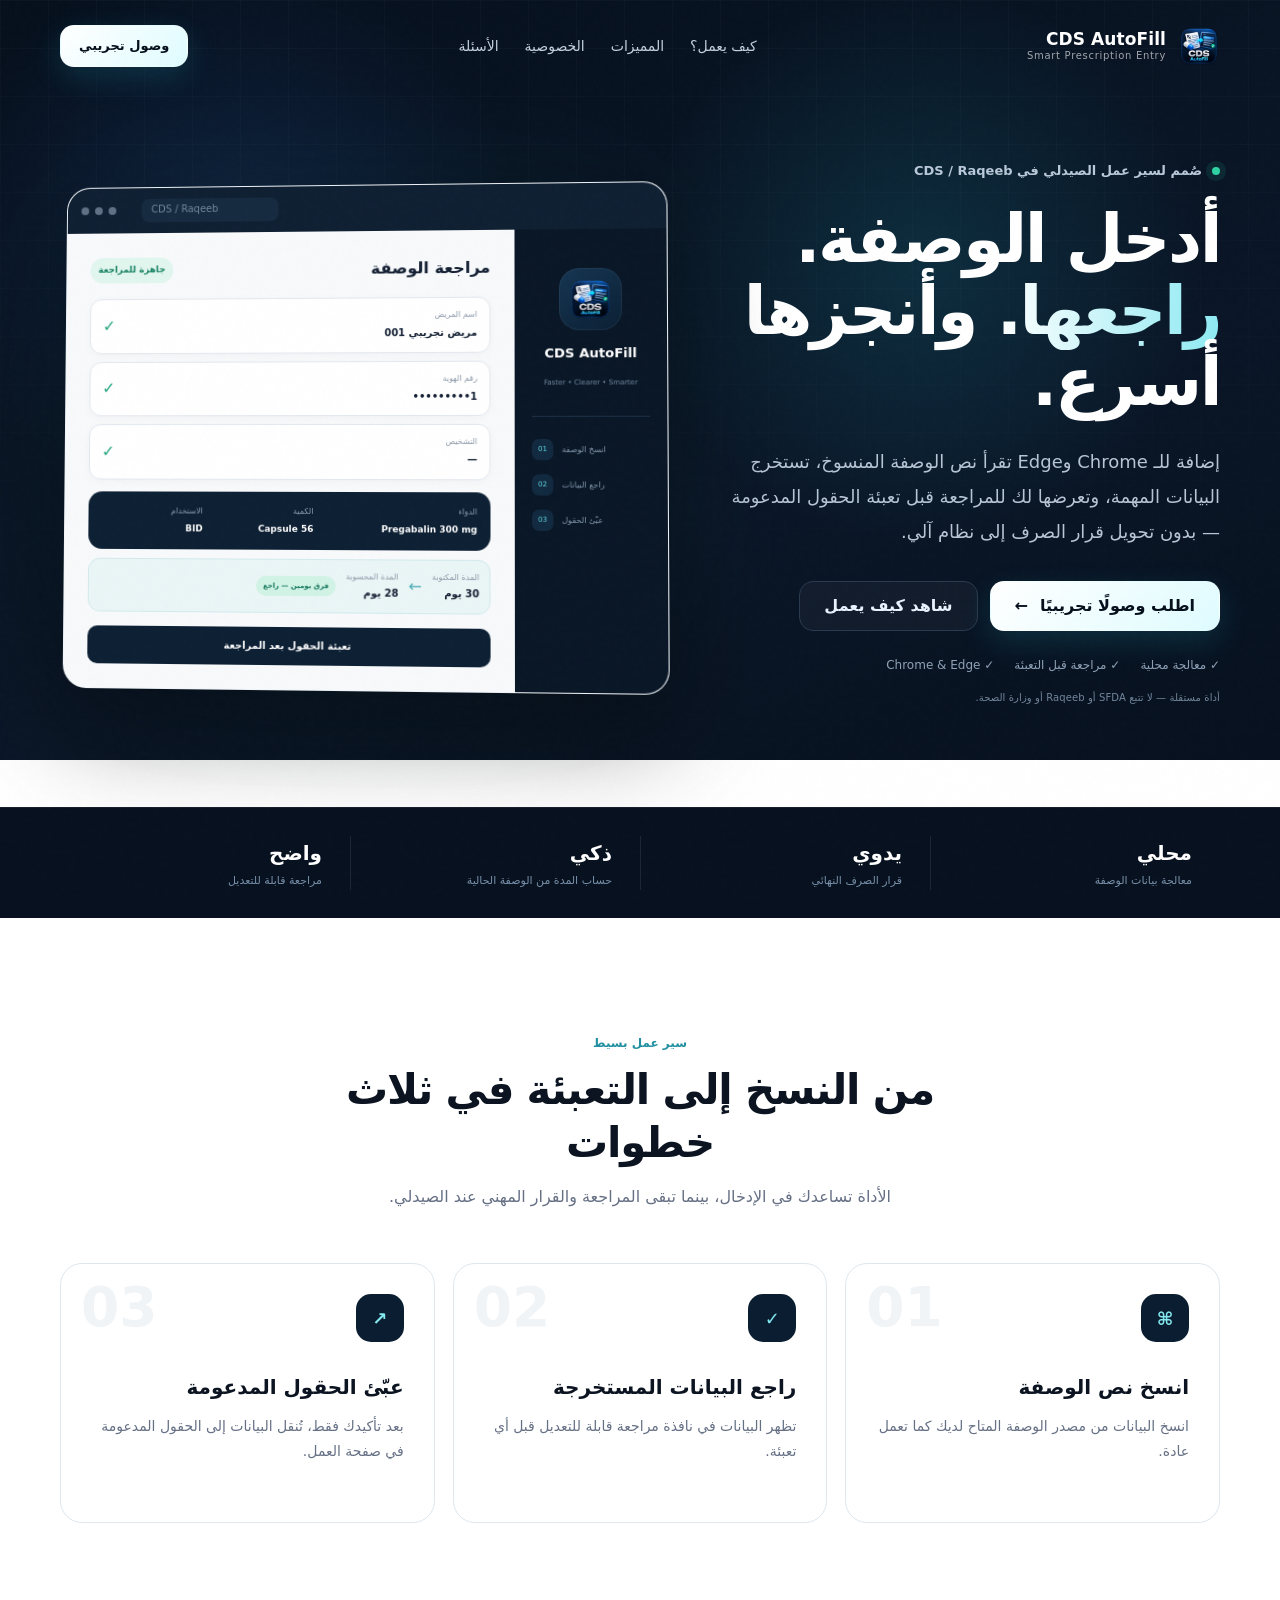
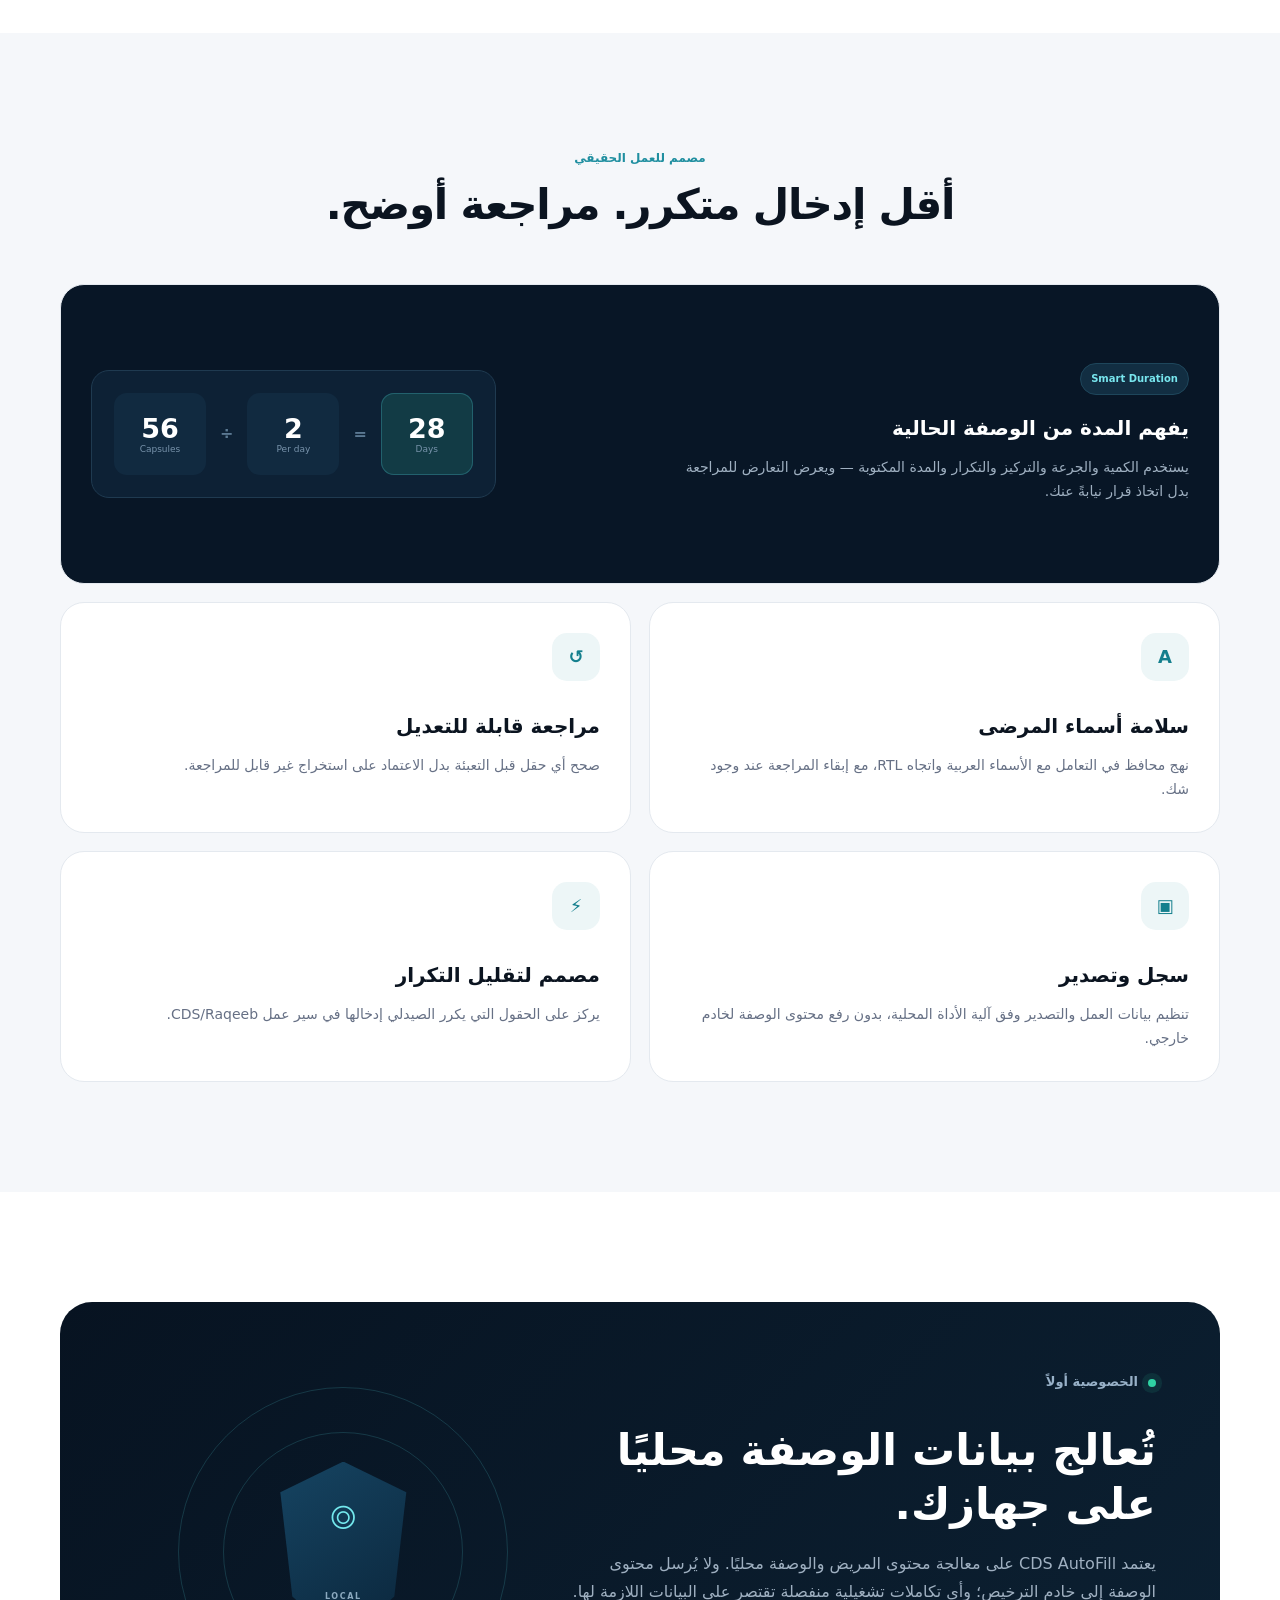
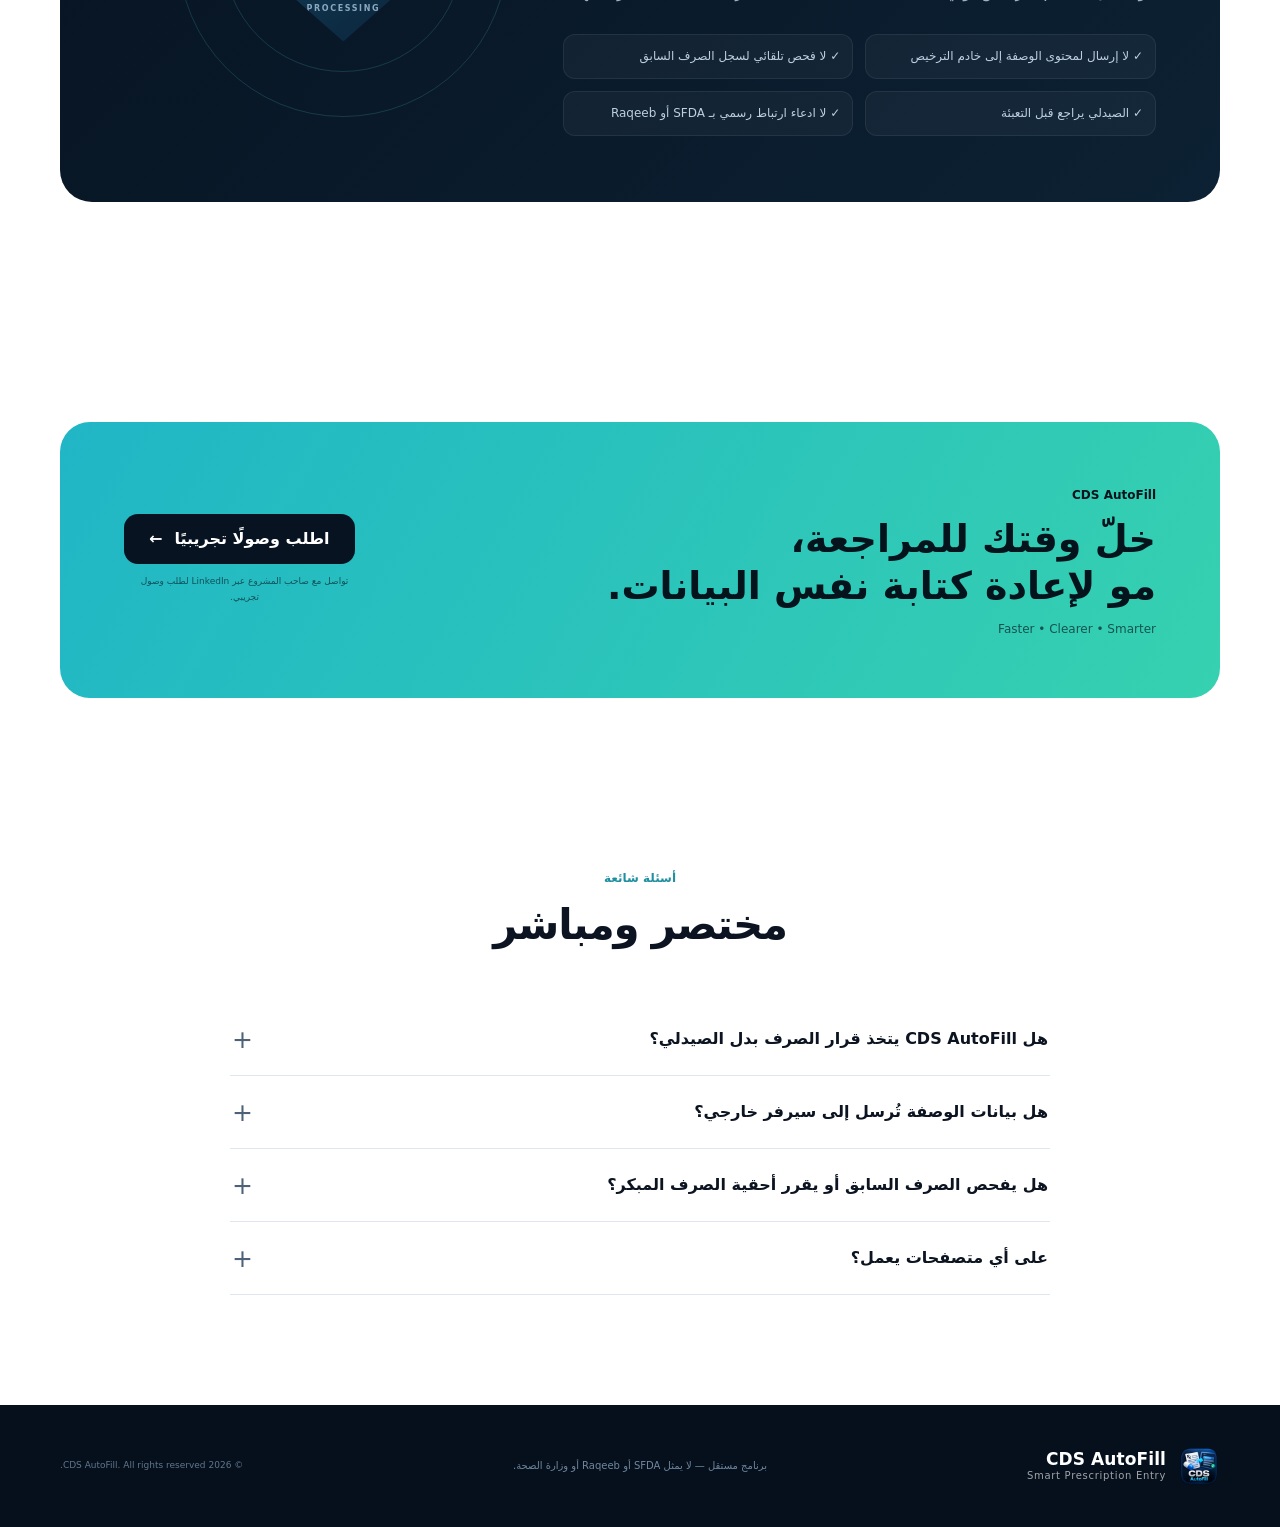
==== commit 601e4ef9: "Update CDS AutoFill website and LinkedIn social preview" ====
--- a/index.html
+++ b/index.html
@@ -1,332 +1,164 @@
-<!DOCTYPE html>
-<html lang="en" dir="ltr">
+<!doctype html>
+<html lang="ar" dir="rtl">
 <head>
-  <meta charset="UTF-8" />
-  <meta name="viewport" content="width=device-width, initial-scale=1.0" />
-  <meta name="theme-color" content="#08111f" />
-  <meta name="description" content="CDS AutoFill — Smart prescription entry for Saudi CDS workflow. Built by Ali Alghamdi." />
-  <meta property="og:title" content="CDS AutoFill — By Ali Alghamdi" />
-  <meta property="og:description" content="Faster, safer, smarter prescription entry — local-first and pharmacist reviewed." />
+  <meta charset="utf-8" />
+  <meta name="viewport" content="width=device-width,initial-scale=1" />
+  <meta name="theme-color" content="#07111f" />
+  <meta name="description" content="CDS AutoFill — مساعد ذكي لإدخال بيانات الوصفات في سير عمل CDS/Raqeeb مع مراجعة الصيدلي ومعالجة محلية على الجهاز." />
+  <meta property="og:title" content="CDS AutoFill — Faster • Clearer • Smarter" />
+  <meta property="og:description" content="مساعد ذكي لإدخال بيانات الوصفات مع مراجعة الصيدلي ومعالجة محلية لمحتوى الوصفة." />
   <meta property="og:type" content="website" />
-  <title>CDS AutoFill — By Ali Alghamdi</title>
-  <link rel="stylesheet" href="styles.css" />
+  <meta property="og:url" content="https://ali0algamdi14-sketch.github.io/cds-autofill/" />
+  <meta property="og:image" content="https://ali0algamdi14-sketch.github.io/cds-autofill/social-preview.png" />
+  <meta property="og:image:width" content="1200" />
+  <meta property="og:image:height" content="630" />
+  <meta property="og:image:alt" content="CDS AutoFill — Faster, Clearer, Smarter" />
+  <meta name="twitter:card" content="summary_large_image" />
+  <meta name="twitter:title" content="CDS AutoFill — Faster • Clearer • Smarter" />
+  <meta name="twitter:description" content="Smart prescription entry with pharmacist review and local prescription-content processing." />
+  <meta name="twitter:image" content="https://ali0algamdi14-sketch.github.io/cds-autofill/social-preview.png" />
+  <title>CDS AutoFill — Faster • Clearer • Smarter</title>
+  <link rel="icon" href="[data-uri]" />
+  <style>
+:root{--bg:#07111f;--bg2:#0b1728;--ink:#0b1420;--muted:#667085;--line:#dfe6ee;--soft:#f5f7fa;--white:#fff;--blue:#3b82f6;--cyan:#25c7d9;--green:#2fd2a3;--radius:24px;--shadow:0 24px 80px rgba(3,12,25,.18)}*{box-sizing:border-box}html{scroll-behavior:smooth}body{margin:0;font-family:'IBM Plex Sans Arabic',system-ui,sans-serif;color:var(--ink);background:#fff;line-height:1.75;-webkit-font-smoothing:antialiased}.container{width:min(1160px,calc(100% - 40px));margin-inline:auto}.noise{position:fixed;inset:0;pointer-events:none;opacity:.018;z-index:99;background-image:url("data:image/svg+xml,%3Csvg viewBox='0 0 180 180' xmlns='http://www.w3.org/2000/svg'%3E%3Cfilter id='n'%3E%3CfeTurbulence type='fractalNoise' baseFrequency='.9' numOctaves='3' stitchTiles='stitch'/%3E%3C/filter%3E%3Crect width='100%25' height='100%25' filter='url(%23n)' opacity='.8'/%3E%3C/svg%3E")}.nav-wrap{position:absolute;top:0;left:0;right:0;z-index:10}.nav{height:92px;display:flex;align-items:center;justify-content:space-between;color:#fff}.brand{display:flex;align-items:center;gap:12px;text-decoration:none;color:inherit}.brand img{width:42px;height:42px;border-radius:12px}.brand span{display:flex;flex-direction:column;line-height:1.25}.brand strong{font-size:17px;letter-spacing:.1px}.brand small{font-size:10px;opacity:.62;letter-spacing:.7px}.nav-links{display:flex;gap:26px}.nav-links a{color:#c5d0df;text-decoration:none;font-size:14px;font-weight:500;transition:.2s}.nav-links a:hover{color:#fff}.btn{display:inline-flex;align-items:center;justify-content:center;gap:12px;min-height:50px;padding:0 24px;border-radius:14px;text-decoration:none;font-weight:700;transition:.25s;border:1px solid transparent}.btn:hover{transform:translateY(-2px)}.btn-primary{color:#06101d;background:linear-gradient(135deg,#fff 0%,#dffcff 100%);box-shadow:0 10px 30px rgba(37,199,217,.16)}.btn-small{min-height:42px;padding:0 18px;font-size:13px}.btn-ghost{color:#e9f2ff;border-color:#2a3a4f;background:rgba(255,255,255,.035)}.btn-ghost:hover{background:rgba(255,255,255,.08)}.hero{min-height:760px;padding-top:156px;padding-bottom:90px;display:grid;grid-template-columns:.9fr 1.1fr;gap:60px;align-items:center;color:#fff}.hero:before{content:"";position:absolute;inset:0 0 auto;height:760px;background:radial-gradient(circle at 72% 35%,rgba(37,199,217,.14),transparent 27%),radial-gradient(circle at 18% 32%,rgba(59,130,246,.13),transparent 25%),linear-gradient(160deg,#06101d 0%,#0a1627 62%,#07111f 100%);z-index:-2}.hero:after{content:"";position:absolute;top:0;left:0;right:0;height:760px;background-image:linear-gradient(rgba(255,255,255,.025) 1px,transparent 1px),linear-gradient(90deg,rgba(255,255,255,.025) 1px,transparent 1px);background-size:48px 48px;mask-image:linear-gradient(to bottom,black,transparent);z-index:-1}.eyebrow{display:inline-flex;align-items:center;gap:10px;color:#b9c9da;font-size:13px;font-weight:600;margin-bottom:22px}.pulse{width:8px;height:8px;border-radius:50%;background:var(--green);box-shadow:0 0 0 6px rgba(47,210,163,.1)}.hero h1{font-size:clamp(48px,5.2vw,76px);line-height:1.07;margin:0 0 26px;letter-spacing:-2.5px}.hero h1 span{background:linear-gradient(90deg,#fff,#8eeaf3);-webkit-background-clip:text;background-clip:text;color:transparent}.lead{font-size:18px;line-height:1.95;color:#b7c5d5;margin:0;max-width:570px}.hero-actions{display:flex;gap:12px;margin-top:32px}.trust-row{display:flex;gap:20px;margin-top:24px;font-size:12px;color:#8fa2b7}.hero-disclaimer{margin-top:13px;font-size:10px;color:#73869c;letter-spacing:.01em}.duration mark{white-space:nowrap}.hero-visual{position:relative;direction:ltr}.glow{position:absolute;inset:12% 10%;background:#27c7dc;filter:blur(90px);opacity:.12}.browser-card{position:relative;border:1px solid rgba(255,255,255,.11);background:#eef3f7;border-radius:24px;padding:0;box-shadow:0 40px 100px rgba(0,0,0,.42);overflow:hidden;transform:perspective(1500px) rotateY(-4deg) rotateX(2deg)}.browser-top{height:46px;background:#102033;display:flex;align-items:center;gap:6px;padding:0 14px}.browser-top>span{width:8px;height:8px;background:#607185;border-radius:50%}.address{margin-left:20px;height:24px;min-width:140px;border-radius:8px;background:#162a40;color:#72889e;font:10px system-ui;padding:5px 10px}.mock-grid{display:grid;grid-template-columns:1fr 150px;min-height:440px}.rx-panel{background:#f7f9fb;padding:24px;color:#142033;direction:rtl}.panel-head{display:flex;justify-content:space-between;align-items:center;margin-bottom:15px}.panel-head b{font-size:16px}.panel-head em{font-style:normal;color:#168262;background:#e1f6ee;border-radius:99px;font-size:9px;font-weight:700;padding:5px 8px}.field{position:relative;background:#fff;border:1px solid #e3e8ee;border-radius:12px;padding:10px 12px;margin-bottom:8px;display:flex;flex-direction:column;box-shadow:0 2px 8px rgba(20,32,51,.03)}.field small,.drug-card small,.duration small{font-size:8px;color:#8b98a8}.field strong{font-size:10px;margin-top:2px}.field i{position:absolute;left:12px;top:50%;transform:translateY(-50%);font-style:normal;color:#20a47e}.drug-card{display:grid;grid-template-columns:1.5fr 1fr 1fr;gap:8px;background:#0e2034;color:#fff;padding:13px;border-radius:14px;margin-top:12px}.drug-card>div{display:flex;flex-direction:column}.drug-card small{color:#8aa0b6}.drug-card b{font-size:9px;margin-top:3px}.duration{display:flex;align-items:center;gap:10px;background:#eaf5f6;border:1px solid #d2eaec;margin-top:9px;padding:10px;border-radius:12px}.duration span{display:flex;flex-direction:column}.duration b{font-size:10px}.duration .arrow{font-size:16px;color:#51aeb8}.duration mark{margin-left:auto;background:#d1f3e6;color:#16795d;border-radius:99px;padding:4px 7px;font-size:7px;font-weight:700}.fake-submit{width:100%;margin-top:14px;height:38px;border:0;border-radius:10px;background:#0d2034;color:#fff;font-family:inherit;font-size:10px;font-weight:700}.side-stat{background:#0a1727;padding:25px 17px;color:#fff;text-align:center}.logo-orb{width:62px;height:62px;border-radius:20px;margin:14px auto 12px;background:linear-gradient(145deg,#163552,#0b2034);display:grid;place-items:center;box-shadow:inset 0 0 0 1px rgba(255,255,255,.05)}.logo-orb img{width:44px;border-radius:12px}.side-stat>b{display:block;font-size:13px}.side-stat>small{font-size:7px;color:#6f879f}.side-stat hr{border:0;border-top:1px solid #1d3145;margin:22px 0}.side-stat p{text-align:left;font:8px system-ui;color:#8398ad;margin:14px 0}.side-stat p span{display:inline-grid;place-items:center;width:21px;height:21px;border-radius:7px;margin-right:6px;background:#122a40;color:#5fd6df;font-size:7px}.logo-strip{background:#07111f;color:#fff;border-top:1px solid rgba(255,255,255,.06)}.stats{display:grid;grid-template-columns:repeat(4,1fr);padding-block:28px}.stats>div{padding:0 28px;border-left:1px solid rgba(255,255,255,.09);display:flex;flex-direction:column}.stats>div:last-child{border-left:0}.stats strong{font-size:20px}.stats span{font-size:11px;color:#7890aa}.section{padding-block:110px}.section-soft{background:var(--soft)}.section-head{max-width:700px;margin:0 auto 52px;text-align:center}.section-head>span{font-size:12px;color:#208fa0;font-weight:700}.section-head h2{font-size:42px;line-height:1.25;letter-spacing:-1.2px;margin:8px 0 14px}.section-head p{margin:0;color:var(--muted);font-size:16px}.steps{display:grid;grid-template-columns:repeat(3,1fr);gap:18px}.step{position:relative;border:1px solid var(--line);border-radius:22px;padding:30px;background:#fff;min-height:260px;overflow:hidden}.step>i{position:absolute;top:16px;left:20px;font:700 55px/1 system-ui;color:#f1f4f7}.step-icon,.ico{width:48px;height:48px;border-radius:15px;background:#0b1d30;color:#83e8ef;display:grid;place-items:center;font:700 18px system-ui;margin-bottom:28px}.step h3,.feature h3{font-size:20px;margin:0 0 9px}.step p,.feature p{color:var(--muted);font-size:14px;margin:0}.feature-grid{display:grid;grid-template-columns:repeat(2,1fr);gap:18px}.feature{background:#fff;border:1px solid #e4e9ef;border-radius:24px;padding:30px;min-height:230px}.feature-wide{grid-column:1/-1;display:flex;align-items:center;justify-content:space-between;gap:50px;min-height:300px;background:#081626;color:#fff;overflow:hidden}.feature-wide .feature-copy{max-width:520px}.feature-wide p{color:#9fb0c1}.tag{display:inline-block;font-size:10px;font-weight:700;color:#78e6ee;background:#122e42;border:1px solid #1e465b;border-radius:99px;padding:6px 10px;margin-bottom:16px}.mini-calc{direction:ltr;display:flex;align-items:center;gap:14px;background:#0d2135;border:1px solid #1f3a50;border-radius:18px;padding:22px}.mini-calc div{width:92px;height:82px;background:#112a40;border-radius:13px;display:flex;flex-direction:column;align-items:center;justify-content:center}.mini-calc span{font:700 27px system-ui}.mini-calc small{font:9px system-ui;color:#7893ab}.mini-calc>b{color:#5b7993}.mini-calc .result{background:#123b45;box-shadow:inset 0 0 0 1px #22616d}.feature .ico{background:#edf6f7;color:#147f8d}.privacy-card{background:linear-gradient(135deg,#071321,#0c2133);color:#fff;border-radius:32px;padding:64px;display:grid;grid-template-columns:1.15fr .85fr;align-items:center;min-height:500px;overflow:hidden;position:relative}.privacy-copy{position:relative;z-index:2}.eyebrow.dark{color:#98b1c8}.privacy-card h2{font-size:43px;line-height:1.25;margin:8px 0 18px}.privacy-card p{color:#9fb0c1;max-width:600px}.checks{display:grid;grid-template-columns:1fr 1fr;gap:12px;margin-top:28px}.checks span{font-size:12px;color:#bdd0e0;background:rgba(255,255,255,.04);border:1px solid rgba(255,255,255,.07);border-radius:12px;padding:11px 12px}.shield{position:relative;height:300px;display:grid;place-items:center}.shield-core{position:relative;z-index:2;width:150px;height:180px;clip-path:polygon(50% 0,92% 17%,84% 75%,50% 100%,16% 75%,8% 17%);background:linear-gradient(145deg,#164563,#0a2439);display:grid;place-items:center;text-align:center;color:#73e8ed;font:44px system-ui;filter:drop-shadow(0 25px 35px rgba(0,0,0,.3))}.shield-core small{display:block;font:700 8px/1.5 system-ui;color:#8ba9bf;letter-spacing:1.6px}.ring{position:absolute;border:1px solid rgba(91,224,231,.17);border-radius:50%}.r1{width:240px;height:240px}.r2{width:330px;height:330px}.cta{background:linear-gradient(120deg,#20b6c6,#36d1b0);border-radius:30px;padding:58px 64px;display:flex;align-items:center;justify-content:space-between;gap:40px;color:#05131c}.cta>div>span{font-size:12px;font-weight:700}.cta h2{font-size:38px;line-height:1.25;margin:8px 0}.cta p{margin:0;font-size:12px;opacity:.65}.cta-action{text-align:center}.btn-light{background:#071321;color:#fff;min-width:190px}.cta-action small{display:block;max-width:220px;font-size:9px;margin-top:10px;opacity:.63}.faq-wrap{padding-top:55px}.faq{max-width:820px;margin-inline:auto}.faq details{border-bottom:1px solid var(--line);padding:0}.faq summary{cursor:pointer;list-style:none;padding:22px 2px;font-weight:700}.faq summary::-webkit-details-marker{display:none}.faq summary:before{content:'+';float:left;font:300 25px system-ui;color:#4d6278}.faq details[open] summary:before{content:'−'}.faq details p{color:var(--muted);font-size:14px;margin:0 0 24px}footer{background:#06101d;color:#fff;padding:40px 0}.footer-inner{display:grid;grid-template-columns:1fr 1.4fr 1fr;align-items:center;gap:30px}.footer-inner p{text-align:center;color:#70869d;font-size:10px}.footer-inner>small{text-align:left;color:#60768c;font-size:9px}.reveal{opacity:0;transform:translateY(18px);transition:opacity .7s ease,transform .7s ease}.reveal.visible{opacity:1;transform:none}.delay-1{transition-delay:.1s}.delay-2{transition-delay:.2s}@media(max-width:920px){.nav-links{display:none}.hero{grid-template-columns:1fr;padding-top:140px;min-height:auto}.hero:before,.hero:after{height:1120px}.hero-copy{text-align:center}.lead{margin-inline:auto}.hero-actions,.trust-row{justify-content:center}.hero-visual{margin-top:20px}.stats{grid-template-columns:1fr 1fr;gap:20px}.stats>div{border-left:0}.steps,.feature-grid{grid-template-columns:1fr}.feature-wide{grid-column:auto;flex-direction:column;align-items:flex-start}.privacy-card{grid-template-columns:1fr;padding:42px}.shield{margin-top:20px}.cta{flex-direction:column;text-align:center}.footer-inner{grid-template-columns:1fr;text-align:center}.footer-inner .brand{justify-content:center}.footer-inner>small{text-align:center}}@media(max-width:600px){.container{width:min(100% - 26px,1160px)}.nav{height:78px}.nav .btn-small{display:none}.brand img{width:37px;height:37px}.hero{padding-top:120px;padding-bottom:64px;gap:30px}.hero:before,.hero:after{height:1040px}.hero h1{font-size:45px;letter-spacing:-1.5px}.lead{font-size:15px}.hero-actions{flex-direction:column}.trust-row{flex-wrap:wrap;gap:10px;font-size:10px}.browser-card{transform:none;border-radius:18px}.mock-grid{grid-template-columns:1fr}.side-stat{display:none}.rx-panel{padding:16px}.drug-card{grid-template-columns:1fr 1fr}.drug-card>div:last-child{display:none}.duration{gap:6px}.duration mark{display:none}.stats{padding-block:22px}.stats>div{padding:0 10px}.stats strong{font-size:17px}.stats span{font-size:9px}.section{padding-block:72px}.section-head{margin-bottom:34px}.section-head h2{font-size:31px}.steps{gap:12px}.feature-wide{padding:25px}.mini-calc{width:100%;gap:8px;padding:14px}.mini-calc div{width:30%;height:70px}.mini-calc span{font-size:22px}.privacy-card{padding:30px 22px;border-radius:25px}.privacy-card h2{font-size:32px}.checks{grid-template-columns:1fr}.shield{height:230px}.r2{width:260px;height:260px}.r1{width:190px;height:190px}.shield-core{width:120px;height:145px}.cta{padding:38px 22px}.cta h2{font-size:30px}}
+
+</style>
 </head>
 <body>
-  <div class="page-glow page-glow-one"></div>
-  <div class="page-glow page-glow-two"></div>
+  <div class="noise"></div>
 
-  <header class="site-header">
-    <div class="container nav-wrap">
-      <a class="brand" href="#top" aria-label="CDS AutoFill home">
-        <span class="brand-mark" aria-hidden="true">
-          <svg viewBox="0 0 32 32" role="img"><path d="M8 7.5h16a3.5 3.5 0 0 1 3.5 3.5v10A3.5 3.5 0 0 1 24 24.5H8A3.5 3.5 0 0 1 4.5 21V11A3.5 3.5 0 0 1 8 7.5Z" fill="none" stroke="currentColor" stroke-width="2"/><path d="M11 16h10M16 11v10" stroke="currentColor" stroke-width="2" stroke-linecap="round"/></svg>
-        </span>
-        <span>
-          <strong>CDS AutoFill</strong>
-          <small data-i18n="brandTag">Smart Prescription Entry</small>
-        </span>
+  <header class="nav-wrap">
+    <nav class="nav container" aria-label="التنقل الرئيسي">
+      <a class="brand" href="#top" aria-label="CDS AutoFill">
+        <img src="[data-uri]" alt="" />
+        <span><strong>CDS AutoFill</strong><small>Smart Prescription Entry</small></span>
       </a>
-
-      <nav class="nav-links" aria-label="Primary navigation">
-        <a href="#features" data-i18n="navFeatures">Features</a>
-        <a href="#how" data-i18n="navHow">How it works</a>
-        <a href="#privacy" data-i18n="navPrivacy">Privacy</a>
-        <a href="#creator" data-i18n="navCreator">Creator</a>
-      </nav>
-
-      <div class="nav-actions">
-        <button class="language-toggle" id="languageToggle" type="button" aria-label="Switch language">
-          <span class="lang-dot"></span>
-          <span id="languageLabel">العربية</span>
-        </button>
-        <a class="button button-small button-ghost" href="#how" data-i18n="navDemo">See workflow</a>
+      <div class="nav-links">
+        <a href="#how">كيف يعمل؟</a>
+        <a href="#features">المميزات</a>
+        <a href="#safety">الخصوصية</a>
+        <a href="#faq">الأسئلة</a>
       </div>
-    </div>
+      <a class="btn btn-small btn-primary" href="#start">وصول تجريبي</a>
+    </nav>
   </header>
 
   <main id="top">
-    <section class="hero section">
-      <div class="container hero-grid">
-        <div class="hero-copy reveal">
-          <div class="eyebrow">
-            <span class="status-dot"></span>
-            <span data-i18n="eyebrow">Built for real pharmacy workflow</span>
-          </div>
-          <h1>
-            <span class="hero-product">CDS AutoFill</span>
-            <span class="hero-headline" data-i18n="heroHeadline">Smart prescription entry for Saudi CDS workflow.</span>
-          </h1>
-          <p class="hero-subtitle" data-i18n="heroSubtitle">A local-first Chrome extension that helps pharmacists review prescription data and fill supported CDS fields faster — with the pharmacist always in control.</p>
+    <section class="hero container">
+      <div class="hero-copy reveal">
+        <div class="eyebrow"><span class="pulse"></span> صُمم لسير عمل الصيدلي في CDS / Raqeeb</div>
+        <h1>أدخل الوصفة.<br><span>راجعها.</span> وأنجزها أسرع.</h1>
+        <p class="lead">إضافة للـ Chrome وEdge تقرأ نص الوصفة المنسوخ، تستخرج البيانات المهمة، وتعرضها لك للمراجعة قبل تعبئة الحقول المدعومة — بدون تحويل قرار الصرف إلى نظام آلي.</p>
+        <div class="hero-actions">
+          <a class="btn btn-primary" href="#start">اطلب وصولًا تجريبيًا <span>←</span></a>
+          <a class="btn btn-ghost" href="#how">شاهد كيف يعمل</a>
+        </div>
+        <div class="trust-row" aria-label="نقاط الثقة">
+          <span>✓ معالجة محلية</span>
+          <span>✓ مراجعة قبل التعبئة</span>
+          <span>✓ Chrome & Edge</span>
+        </div>
+        <p class="hero-disclaimer">أداة مستقلة — لا تتبع SFDA أو Raqeeb أو وزارة الصحة.</p>
+      </div>
 
-          <div class="hero-actions">
-            <a class="button button-primary" href="#how">
-              <span data-i18n="heroPrimary">See how it works</span>
-              <svg viewBox="0 0 20 20" aria-hidden="true"><path d="M6.5 4.5 12 10l-5.5 5.5" fill="none" stroke="currentColor" stroke-width="1.8" stroke-linecap="round" stroke-linejoin="round"/></svg>
-            </a>
-            <a class="button button-secondary" href="#features" data-i18n="heroSecondary">Explore features</a>
-          </div>
-
-          <div class="trust-row" aria-label="Product principles">
-            <span><svg viewBox="0 0 20 20" aria-hidden="true"><path d="m5.5 10 3 3 6-7" fill="none" stroke="currentColor" stroke-width="1.8" stroke-linecap="round" stroke-linejoin="round"/></svg><span data-i18n="trustLocal">Local processing</span></span>
-            <span><svg viewBox="0 0 20 20" aria-hidden="true"><path d="M10 2.7 16 5v4.3c0 3.8-2.5 6.5-6 8-3.5-1.5-6-4.2-6-8V5l6-2.3Z" fill="none" stroke="currentColor" stroke-width="1.5"/><path d="m7.2 9.8 1.8 1.8 3.8-4" fill="none" stroke="currentColor" stroke-width="1.5" stroke-linecap="round" stroke-linejoin="round"/></svg><span data-i18n="trustReview">Pharmacist review first</span></span>
-            <span><svg viewBox="0 0 20 20" aria-hidden="true"><path d="M3 10h14M10 3v14" fill="none" stroke="currentColor" stroke-width="1.5" stroke-linecap="round"/></svg><span data-i18n="trustIndependent">Independent software</span></span>
-          </div>
-
-          <a class="hero-privacy-banner" href="privacy.html" aria-label="Privacy policy">
-            <span class="hero-privacy-icon" aria-hidden="true">🔒</span>
-            <span><strong data-i18n="heroPrivacyTitle">Privacy first</strong><small data-i18n="heroPrivacyBody">Prescription parsing stays on your device. Patient prescription content is not sent to an external service for parsing.</small></span>
-            <b data-i18n="heroPrivacyLink">Privacy policy</b>
-          </a>
-        </div>
-
-        <div class="hero-visual reveal reveal-delay-1" aria-label="CDS AutoFill interface preview">
-          <div class="browser-frame">
-            <div class="browser-topbar">
-              <div class="browser-dots"><span></span><span></span><span></span></div>
-              <div class="browser-address"><span class="lock-dot"></span> CDS workflow</div>
-              <div class="browser-menu">•••</div>
+      <div class="hero-visual reveal delay-1" aria-label="معاينة واجهة CDS AutoFill">
+        <div class="glow"></div>
+        <div class="browser-card">
+          <div class="browser-top"><span></span><span></span><span></span><div class="address">CDS / Raqeeb</div></div>
+          <div class="mock-grid">
+            <div class="rx-panel">
+              <div class="panel-head"><b>مراجعة الوصفة</b><em>جاهزة للمراجعة</em></div>
+              <div class="field"><small>اسم المريض</small><strong>مريض تجريبي 001</strong><i>✓</i></div>
+              <div class="field"><small>رقم الهوية</small><strong>1•••••••••</strong><i>✓</i></div>
+              <div class="field"><small>التشخيص</small><strong>—</strong><i>✓</i></div>
+              <div class="drug-card">
+                <div><small>الدواء</small><b>Pregabalin 300 mg</b></div>
+                <div><small>الكمية</small><b>56 Capsule</b></div>
+                <div><small>الاستخدام</small><b>BID</b></div>
+              </div>
+              <div class="duration"><span><small>المدة المكتوبة</small><b>30 يوم</b></span><span class="arrow">←</span><span><small>المدة المحسوبة</small><b>28 يوم</b></span><mark>فرق يومين — راجع</mark></div>
+              <button type="button" class="fake-submit">تعبئة الحقول بعد المراجعة</button>
             </div>
-            <div class="browser-body">
-              <aside class="mock-sidebar">
-                <div class="mock-logo">CDS</div>
-                <span class="mock-nav active"></span>
-                <span class="mock-nav"></span>
-                <span class="mock-nav"></span>
-                <span class="mock-nav"></span>
-              </aside>
-
-              <div class="mock-content">
-                <div class="mock-page-title">
-                  <div><span class="line lg"></span><span class="line sm"></span></div>
-                  <span class="pill neutral" data-i18n="mockStatus">Review mode</span>
-                </div>
-
-                <div class="autofill-card">
-                  <div class="autofill-head">
-                    <div class="autofill-brand">
-                      <span class="mini-mark">+</span>
-                      <div><strong>CDS AutoFill</strong><small data-i18n="mockReady">Prescription detected</small></div>
-                    </div>
-                    <span class="pill success"><span class="status-dot"></span><span data-i18n="mockDemoBadge">Synthetic demo data</span></span>
-                  </div>
-
-                  <div class="mock-fields">
-                    <div class="mock-field"><span data-i18n="mockPatient">Patient</span><strong data-i18n="mockPatientDemo">Synthetic demo patient</strong></div>
-                    <div class="mock-field"><span data-i18n="mockPhysician">Physician</span><strong data-i18n="mockPhysicianDemo">Synthetic demo physician</strong></div>
-                    <div class="mock-field mock-field-split"><div><span data-i18n="mockId">Prescription ID</span><strong>DEMO-000001</strong></div><div><span data-i18n="mockGender">Gender</span><strong>—</strong></div></div>
-                    <div class="mock-field mock-field-split"><div><span data-i18n="mockDrug">Medication</span><strong data-i18n="mockDrugDemo">Demo medication</strong></div><div><span data-i18n="mockDuration">Duration</span><strong>30 days</strong></div></div>
-                  </div>
-
-                  <div class="mock-actions">
-                    <button type="button" class="fake-btn secondary" data-i18n="mockEdit">Review fields</button>
-                    <button type="button" class="fake-btn primary" data-i18n="mockFill">Fill CDS fields</button>
-                  </div>
-                </div>
-
-                <div class="record-strip">
-                  <span><span class="record-dot"></span><span data-i18n="mockRecording">Recording session</span></span>
-                  <strong>12</strong>
-                  <small data-i18n="mockRxCount">prescriptions</small>
-                </div>
-              </div>
-            </div>
-          </div>
-
-          <div class="creator-chip">
-            <span class="creator-avatar">AA</span>
-            <span><small data-i18n="creatorChipLabel">Built by</small><strong>Ali Alghamdi</strong></span>
+            <aside class="side-stat">
+              <div class="logo-orb"><img src="[data-uri]" alt="" /></div>
+              <b>CDS AutoFill</b><small>Faster • Clearer • Smarter</small>
+              <hr>
+              <p><span>01</span> انسخ الوصفة</p>
+              <p><span>02</span> راجع البيانات</p>
+              <p><span>03</span> عبّئ الحقول</p>
+            </aside>
           </div>
         </div>
       </div>
     </section>
 
-    <section class="logo-strip section-tight">
-      <div class="container logo-strip-inner reveal">
-        <span class="logo-strip-label" data-i18n="principlesLabel">Designed around four principles</span>
-        <div class="principle"><span>01</span><strong data-i18n="principle1">Speed</strong></div>
-        <div class="principle"><span>02</span><strong data-i18n="principle2">Accuracy</strong></div>
-        <div class="principle"><span>03</span><strong data-i18n="principle3">Privacy</strong></div>
-        <div class="principle"><span>04</span><strong data-i18n="principle4">Control</strong></div>
+    <section class="logo-strip">
+      <div class="container stats">
+        <div><strong>محلي</strong><span>معالجة بيانات الوصفة</span></div>
+        <div><strong>يدوي</strong><span>قرار الصرف النهائي</span></div>
+        <div><strong>ذكي</strong><span>حساب المدة من الوصفة الحالية</span></div>
+        <div><strong>واضح</strong><span>مراجعة قابلة للتعديل</span></div>
       </div>
     </section>
 
-    <section class="section" id="features">
+    <section id="how" class="section container">
+      <div class="section-head reveal"><span>سير عمل بسيط</span><h2>من النسخ إلى التعبئة في ثلاث خطوات</h2><p>الأداة تساعدك في الإدخال، بينما تبقى المراجعة والقرار المهني عند الصيدلي.</p></div>
+      <div class="steps">
+        <article class="step reveal"><i>01</i><div class="step-icon">⌘</div><h3>انسخ نص الوصفة</h3><p>انسخ البيانات من مصدر الوصفة المتاح لديك كما تعمل عادة.</p></article>
+        <article class="step reveal delay-1"><i>02</i><div class="step-icon">✓</div><h3>راجع البيانات المستخرجة</h3><p>تظهر البيانات في نافذة مراجعة قابلة للتعديل قبل أي تعبئة.</p></article>
+        <article class="step reveal delay-2"><i>03</i><div class="step-icon">↗</div><h3>عبّئ الحقول المدعومة</h3><p>بعد تأكيدك فقط، تُنقل البيانات إلى الحقول المدعومة في صفحة العمل.</p></article>
+      </div>
+    </section>
+
+    <section id="features" class="section section-soft">
       <div class="container">
-        <div class="section-heading reveal">
-          <span class="section-kicker" data-i18n="featuresKicker">What it does</span>
-          <h2 data-i18n="featuresTitle">Less repetitive entry. More focused review.</h2>
-          <p data-i18n="featuresIntro">CDS AutoFill is designed to reduce repetitive prescription data entry while keeping review and submission with the pharmacist.</p>
-        </div>
-
+        <div class="section-head reveal"><span>مصمم للعمل الحقيقي</span><h2>أقل إدخال متكرر. مراجعة أوضح.</h2></div>
         <div class="feature-grid">
-          <article class="feature-card feature-card-large reveal">
-            <div class="feature-icon"><svg viewBox="0 0 24 24" aria-hidden="true"><path d="M6 3.5h9l3 3V20.5H6z" fill="none" stroke="currentColor" stroke-width="1.6"/><path d="M15 3.5v4h4M9 11h6M9 15h6" fill="none" stroke="currentColor" stroke-width="1.6" stroke-linecap="round"/></svg></div>
-            <h3 data-i18n="featureExtractTitle">Smart prescription extraction</h3>
-            <p data-i18n="featureExtractBody">Reads the copied prescription text, identifies supported fields, and presents them for review before filling.</p>
-            <div class="mini-code"><span>Patient Name</span><strong>→</strong><em data-i18n="featureExtractCode">Preserved in source order</em></div>
-          </article>
-
-          <article class="feature-card reveal reveal-delay-1">
-            <div class="feature-icon"><svg viewBox="0 0 24 24" aria-hidden="true"><path d="M12 3 19 6v5c0 4.6-2.9 7.8-7 9.8C7.9 18.8 5 15.6 5 11V6l7-3Z" fill="none" stroke="currentColor" stroke-width="1.6"/><path d="M9.2 12.1 11 13.9l4-4.4" fill="none" stroke="currentColor" stroke-width="1.6" stroke-linecap="round" stroke-linejoin="round"/></svg></div>
-            <h3 data-i18n="featureLocalTitle">Local-first processing</h3>
-            <p data-i18n="featureLocalBody">Prescription data is processed on the pharmacist's device. The patient-data workflow does not require external processing.</p>
-          </article>
-
-          <article class="feature-card reveal reveal-delay-2">
-            <div class="feature-icon"><svg viewBox="0 0 24 24" aria-hidden="true"><circle cx="12" cy="12" r="8.5" fill="none" stroke="currentColor" stroke-width="1.6"/><path d="M12 7.5v5l3 2" fill="none" stroke="currentColor" stroke-width="1.6" stroke-linecap="round" stroke-linejoin="round"/></svg></div>
-            <h3 data-i18n="featureDurationTitle">Smart Duration</h3>
-            <p data-i18n="featureDurationBody">Uses current-prescription instructions as a local heuristic to help calculate duration for review.</p>
-          </article>
-
-          <article class="feature-card reveal">
-            <div class="feature-icon"><svg viewBox="0 0 24 24" aria-hidden="true"><path d="M5 5h14v14H5z" fill="none" stroke="currentColor" stroke-width="1.6"/><path d="M8.5 9h7M8.5 12.5h7M8.5 16h4" fill="none" stroke="currentColor" stroke-width="1.6" stroke-linecap="round"/></svg></div>
-            <h3 data-i18n="featureLogTitle">Prescription session log</h3>
-            <p data-i18n="featureLogBody">Start a local counting session, track processed prescriptions, clear the log, and export supported records to CSV.</p>
-          </article>
-
-          <article class="feature-card reveal reveal-delay-1">
-            <div class="feature-icon"><svg viewBox="0 0 24 24" aria-hidden="true"><path d="M7 4h10v16H7z" fill="none" stroke="currentColor" stroke-width="1.6"/><path d="m9.5 12 1.6 1.6 3.7-4" fill="none" stroke="currentColor" stroke-width="1.6" stroke-linecap="round" stroke-linejoin="round"/></svg></div>
-            <h3 data-i18n="featureReviewTitle">Review before fill</h3>
-            <p data-i18n="featureReviewBody">Extracted values stay editable. The pharmacist reviews the prescription before supported CDS fields are filled.</p>
-          </article>
-
-          <article class="feature-card reveal reveal-delay-2">
-            <div class="feature-icon"><svg viewBox="0 0 24 24" aria-hidden="true"><path d="M4.5 8.5h15v10h-15zM8 5.5h8v3H8z" fill="none" stroke="currentColor" stroke-width="1.6"/><path d="M8 13h8" fill="none" stroke="currentColor" stroke-width="1.6" stroke-linecap="round"/></svg></div>
-            <h3 data-i18n="featureWorkflowTitle">Built around CDS workflow</h3>
-            <p data-i18n="featureWorkflowBody">Focused on practical prescription-entry steps without turning the extension into an automated dispensing decision maker.</p>
-          </article>
+          <article class="feature feature-wide reveal"><div class="feature-copy"><span class="tag">Smart Duration</span><h3>يفهم المدة من الوصفة الحالية</h3><p>يستخدم الكمية والجرعة والتركيز والتكرار والمدة المكتوبة — ويعرض التعارض للمراجعة بدل اتخاذ قرار نيابةً عنك.</p></div><div class="mini-calc"><div><span>56</span><small>Capsules</small></div><b>÷</b><div><span>2</span><small>Per day</small></div><b>=</b><div class="result"><span>28</span><small>Days</small></div></div></article>
+          <article class="feature reveal"><div class="ico">A</div><h3>سلامة أسماء المرضى</h3><p>نهج محافظ في التعامل مع الأسماء العربية واتجاه RTL، مع إبقاء المراجعة عند وجود شك.</p></article>
+          <article class="feature reveal delay-1"><div class="ico">↺</div><h3>مراجعة قابلة للتعديل</h3><p>صحح أي حقل قبل التعبئة بدل الاعتماد على استخراج غير قابل للمراجعة.</p></article>
+          <article class="feature reveal"><div class="ico">▣</div><h3>سجل وتصدير</h3><p>تنظيم بيانات العمل والتصدير وفق آلية الأداة المحلية، بدون رفع محتوى الوصفة لخادم خارجي.</p></article>
+          <article class="feature reveal delay-1"><div class="ico">⚡</div><h3>مصمم لتقليل التكرار</h3><p>يركز على الحقول التي يكرر الصيدلي إدخالها في سير عمل CDS/Raqeeb.</p></article>
         </div>
       </div>
     </section>
 
-    <section class="section section-dark" id="how">
-      <div class="container how-grid">
-        <div class="section-heading left reveal">
-          <span class="section-kicker light" data-i18n="howKicker">Simple workflow</span>
-          <h2 data-i18n="howTitle">From prescription to reviewed CDS fields in three steps.</h2>
-          <p data-i18n="howIntro">No complicated setup in the daily workflow. Copy, review, then fill supported fields.</p>
-        </div>
-
-        <div class="steps">
-          <article class="step reveal">
-            <span class="step-number">01</span>
-            <div><h3 data-i18n="step1Title">Copy the prescription</h3><p data-i18n="step1Body">Copy the prescription text from the supported prescription view.</p></div>
-          </article>
-          <article class="step reveal reveal-delay-1">
-            <span class="step-number">02</span>
-            <div><h3 data-i18n="step2Title">Review extracted fields</h3><p data-i18n="step2Body">Check names, prescription ID, medication details, gender, duration, and other supported values.</p></div>
-          </article>
-          <article class="step reveal reveal-delay-2">
-            <span class="step-number">03</span>
-            <div><h3 data-i18n="step3Title">Fill supported CDS fields</h3><p data-i18n="step3Body">After pharmacist confirmation, CDS AutoFill places the reviewed values into supported fields.</p></div>
-          </article>
-        </div>
+    <section id="safety" class="section container">
+      <div class="privacy-card reveal">
+        <div class="privacy-copy"><span class="eyebrow dark"><span class="pulse"></span> الخصوصية أولاً</span><h2>تُعالج بيانات الوصفة محليًا على جهازك.</h2><p>يعتمد CDS AutoFill على معالجة محتوى المريض والوصفة محليًا. ولا يُرسل محتوى الوصفة إلى خادم الترخيص؛ وأي تكاملات تشغيلية منفصلة تقتصر على البيانات اللازمة لها.</p><div class="checks"><span>✓ لا إرسال لمحتوى الوصفة إلى خادم الترخيص</span><span>✓ لا فحص تلقائي لسجل الصرف السابق</span><span>✓ الصيدلي يراجع قبل التعبئة</span><span>✓ لا ادعاء ارتباط رسمي بـ SFDA أو Raqeeb</span></div></div>
+        <div class="shield"><div class="shield-core">⌾<small>LOCAL<br>PROCESSING</small></div><span class="ring r1"></span><span class="ring r2"></span></div>
       </div>
     </section>
 
-    <section class="section" id="privacy">
-      <div class="container privacy-grid">
-        <div class="privacy-visual reveal">
-          <div class="privacy-ring ring-one"></div>
-          <div class="privacy-ring ring-two"></div>
-          <div class="privacy-core">
-            <svg viewBox="0 0 44 44" aria-hidden="true"><path d="M22 5 35 10v9c0 8.6-5.4 14.7-13 18.5C14.4 33.7 9 27.6 9 19v-9l13-5Z" fill="none" stroke="currentColor" stroke-width="2"/><path d="m16.5 21.5 3.5 3.5 7.5-8" fill="none" stroke="currentColor" stroke-width="2" stroke-linecap="round" stroke-linejoin="round"/></svg>
-            <strong data-i18n="privacyCore">Local-first</strong>
-          </div>
-          <span class="orbit-label orbit-one" data-i18n="privacyOrbit1">Prescription text</span>
-          <span class="orbit-label orbit-two" data-i18n="privacyOrbit2">Review</span>
-          <span class="orbit-label orbit-three" data-i18n="privacyOrbit3">CDS fields</span>
-        </div>
-
-        <div class="section-heading left reveal reveal-delay-1">
-          <span class="section-kicker" data-i18n="privacyKicker">Privacy by design</span>
-          <h2 data-i18n="privacyTitle">Patient-data processing stays on the device.</h2>
-          <p data-i18n="privacyIntro">The prescription parsing workflow is designed to run locally. CDS AutoFill does not need to send patient prescription content to an external service for parsing.</p>
-          <div class="privacy-points">
-            <div><span class="check">✓</span><p><strong data-i18n="privacyPoint1Title">No name-based gender guessing</strong><small data-i18n="privacyPoint1Body">Gender is read from the prescription field when available.</small></p></div>
-            <div><span class="check">✓</span><p><strong data-i18n="privacyPoint2Title">No automated dispensing decision</strong><small data-i18n="privacyPoint2Body">The pharmacist remains responsible for review and submission.</small></p></div>
-            <div><span class="check">✓</span><p><strong data-i18n="privacyPoint3Title">No historical dispense checking</strong><small data-i18n="privacyPoint3Body">The extension does not query previous dispensing history or early-dispense eligibility.</small></p></div>
-          </div>
-          <a class="button button-primary privacy-policy-button" href="privacy.html"><span data-i18n="privacyPolicyButton">Read the full privacy policy</span></a>
-        </div>
+    <section id="start" class="section container">
+      <div class="cta reveal">
+        <div><span>CDS AutoFill</span><h2>خلّ وقتك للمراجعة،<br>مو لإعادة كتابة نفس البيانات.</h2><p>Faster • Clearer • Smarter</p></div>
+        <div class="cta-action"><a class="btn btn-light" id="trialButton" href="https://sa.linkedin.com/in/ali-al-ghamdi-3a68271b6" target="_blank" rel="noopener noreferrer">اطلب وصولًا تجريبيًا <span>←</span></a><small id="trialNote">تواصل مع صاحب المشروع عبر LinkedIn لطلب وصول تجريبي.</small></div>
       </div>
     </section>
 
-    <section class="section creator-section" id="creator">
-      <div class="container">
-        <div class="creator-card reveal">
-          <div class="creator-card-copy">
-            <span class="section-kicker light" data-i18n="creatorKicker">Creator</span>
-            <h2><span data-i18n="creatorTitlePrefix">Built by</span> <span class="creator-name">Ali Alghamdi</span></h2>
-            <p data-i18n="creatorBody">CDS AutoFill was created from a pharmacy workflow perspective: reduce repetitive entry, preserve review, and make the process clearer without replacing professional judgment.</p>
-            <div class="creator-meta">
-              <span data-i18n="creatorRole">Pharmacist</span>
-              <i></i>
-              <span data-i18n="creatorBuilder">Product builder</span>
-              <i></i>
-              <span>CDS AutoFill</span>
-            </div>
-          </div>
-          <div class="signature-card" aria-label="Ali Alghamdi">
-            <span class="signature-monogram">AA</span>
-            <strong>Ali Alghamdi</strong>
-            <small data-i18n="signatureLabel">Creator of CDS AutoFill</small>
-          </div>
-        </div>
-      </div>
-    </section>
-
-    <section class="section faq-section" id="faq">
-      <div class="container faq-grid">
-        <div class="section-heading left reveal">
-          <span class="section-kicker" data-i18n="faqKicker">FAQ</span>
-          <h2 data-i18n="faqTitle">Clear by design.</h2>
-          <p data-i18n="faqIntro">A few important points about what CDS AutoFill is — and what it is not.</p>
-        </div>
-        <div class="faq-list reveal reveal-delay-1">
-          <details open>
-            <summary data-i18n="faq1Q">Does CDS AutoFill submit prescriptions automatically?</summary>
-            <p data-i18n="faq1A">No. It assists with review and supported field entry. The pharmacist reviews the data and remains responsible for the workflow.</p>
-          </details>
-          <details>
-            <summary data-i18n="faq2Q">Does it send patient data to an external AI service?</summary>
-            <p data-i18n="faq2A">The patient prescription parsing workflow is designed to process data locally on the device.</p>
-          </details>
-          <details>
-            <summary data-i18n="faq3Q">Is CDS AutoFill an official SFDA, Raqeeb, or Ministry of Health product?</summary>
-            <p data-i18n="faq3A">No. CDS AutoFill is independent software and is not affiliated with or endorsed by SFDA, Raqeeb, the Ministry of Health, or any government entity.</p>
-          </details>
-        </div>
-      </div>
-    </section>
-
-    <section class="section final-cta">
-      <div class="container">
-        <div class="cta-card reveal">
-          <span class="cta-watermark">CDS</span>
-          <div>
-            <span class="section-kicker light" data-i18n="ctaKicker">Faster • Safer • Smarter</span>
-            <h2 data-i18n="ctaTitle">A cleaner prescription-entry workflow starts with better tools.</h2>
-            <p><span data-i18n="ctaBy">Built by</span> <strong>Ali Alghamdi</strong></p>
-          </div>
-          <a class="button button-light" href="#top"><span data-i18n="ctaButton">Back to top</span><svg viewBox="0 0 20 20" aria-hidden="true"><path d="m5 12 5-5 5 5" fill="none" stroke="currentColor" stroke-width="1.8" stroke-linecap="round" stroke-linejoin="round"/></svg></a>
-        </div>
+    <section id="faq" class="section container faq-wrap">
+      <div class="section-head reveal"><span>أسئلة شائعة</span><h2>مختصر ومباشر</h2></div>
+      <div class="faq">
+        <details class="reveal"><summary>هل CDS AutoFill يتخذ قرار الصرف بدل الصيدلي؟</summary><p>لا. هو مساعد لإدخال البيانات ويعرض مراجعة قبل التعبئة. القرار المهني النهائي يبقى للصيدلي.</p></details>
+        <details class="reveal"><summary>هل بيانات الوصفة تُرسل إلى سيرفر خارجي؟</summary><p>محتوى المريض والوصفة يُعالج محليًا على الجهاز ولا يُرسل إلى خادم الترخيص. وأي تكاملات تشغيلية منفصلة لا ينبغي أن تتضمن محتوى الوصفة إلا عند وجود حاجة محددة ومعلنة لذلك.</p></details>
+        <details class="reveal"><summary>هل يفحص الصرف السابق أو يقرر أحقية الصرف المبكر؟</summary><p>لا. الأداة لا تنفذ فحصًا تاريخيًا للصرف السابق ولا تحسب الأحقية بناءً على صرفات سابقة.</p></details>
+        <details class="reveal"><summary>على أي متصفحات يعمل؟</summary><p>المنتج مصمم كإضافة للمتصفحات المبنية على Chromium مثل Google Chrome وMicrosoft Edge.</p></details>
       </div>
     </section>
   </main>
 
-  <footer class="site-footer">
-    <div class="container footer-grid">
-      <div class="footer-brand">
-        <strong>CDS AutoFill</strong>
-        <span><span data-i18n="footerBuilt">Built by</span> <b>Ali Alghamdi</b></span>
-      </div>
-      <p data-i18n="footerDisclaimer">Independent software. Not affiliated with SFDA, Raqeeb, the Ministry of Health, or any government entity.</p>
-      <a class="footer-privacy-link" href="privacy.html" data-i18n="footerPrivacy">Privacy Policy</a>
-      <span class="footer-year">© <span id="year"></span> Ali Alghamdi</span>
-    </div>
+  <footer>
+    <div class="container footer-inner"><div class="brand"><img src="[data-uri]" alt="" /><span><strong>CDS AutoFill</strong><small>Smart Prescription Entry</small></span></div><p>برنامج مستقل — لا يمثل SFDA أو Raqeeb أو وزارة الصحة.</p><small>© <span id="year"></span> CDS AutoFill. All rights reserved.</small></div>
   </footer>
+  <script>
+const reveal = new IntersectionObserver((entries)=>{
+  entries.forEach(entry=>{ if(entry.isIntersecting){ entry.target.classList.add('visible'); reveal.unobserve(entry.target); } });
+},{threshold:.12});
+document.querySelectorAll('.reveal').forEach(el=>reveal.observe(el));
+document.getElementById('year').textContent = new Date().getFullYear();
 
-  <script src="script.js"></script>
+
+</script>
 </body>
 </html>
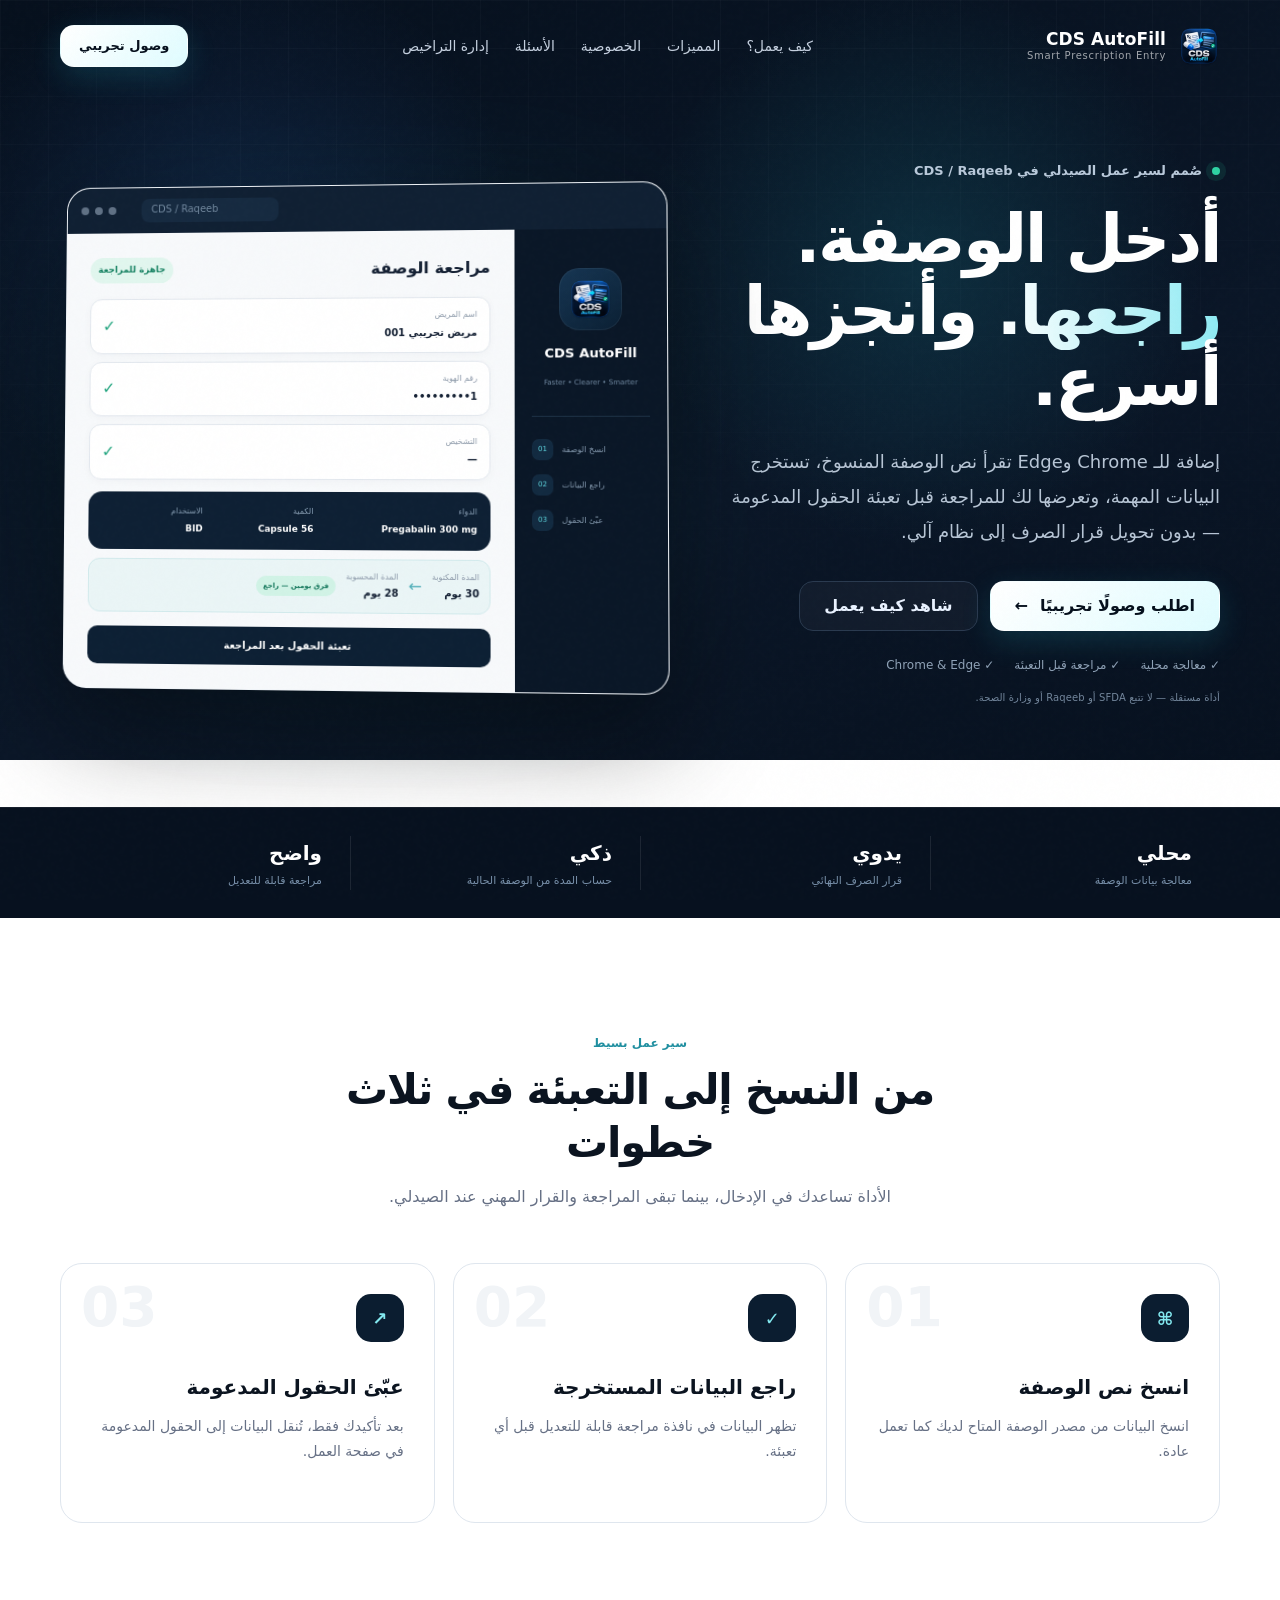
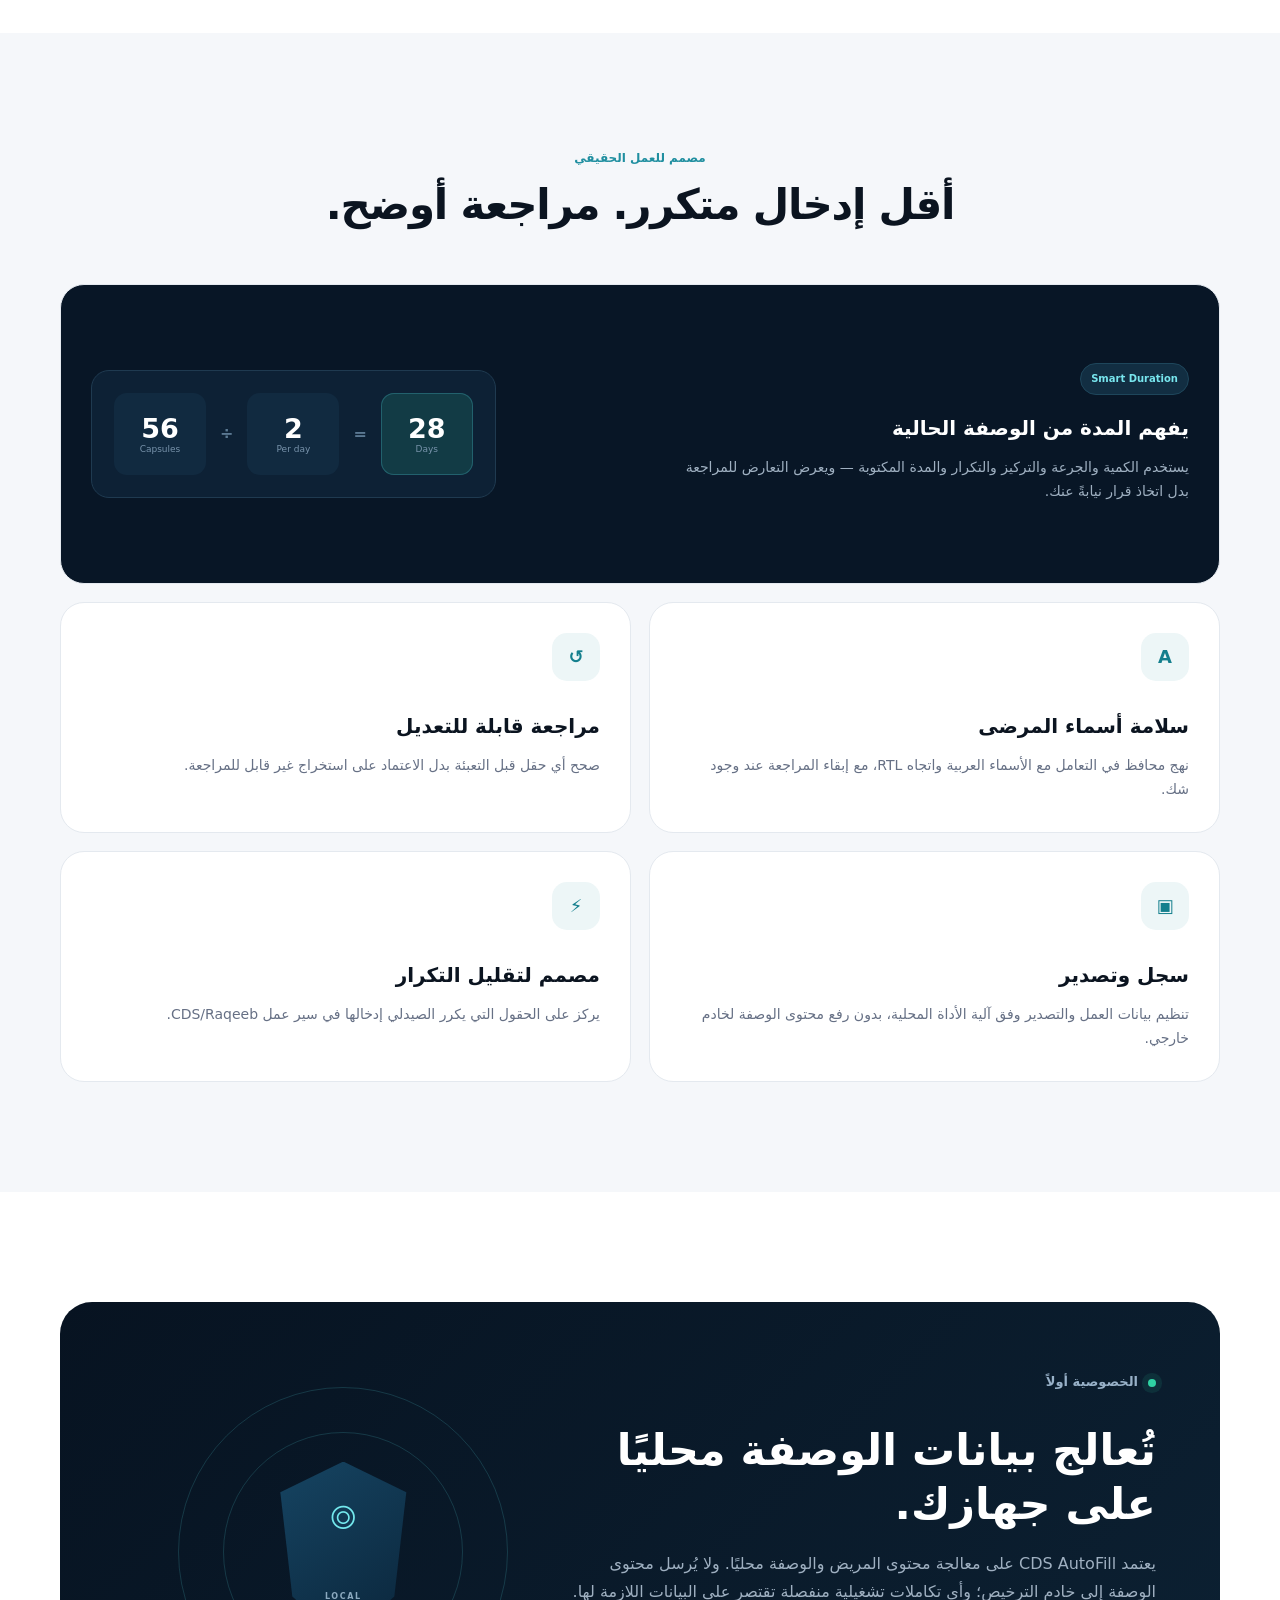
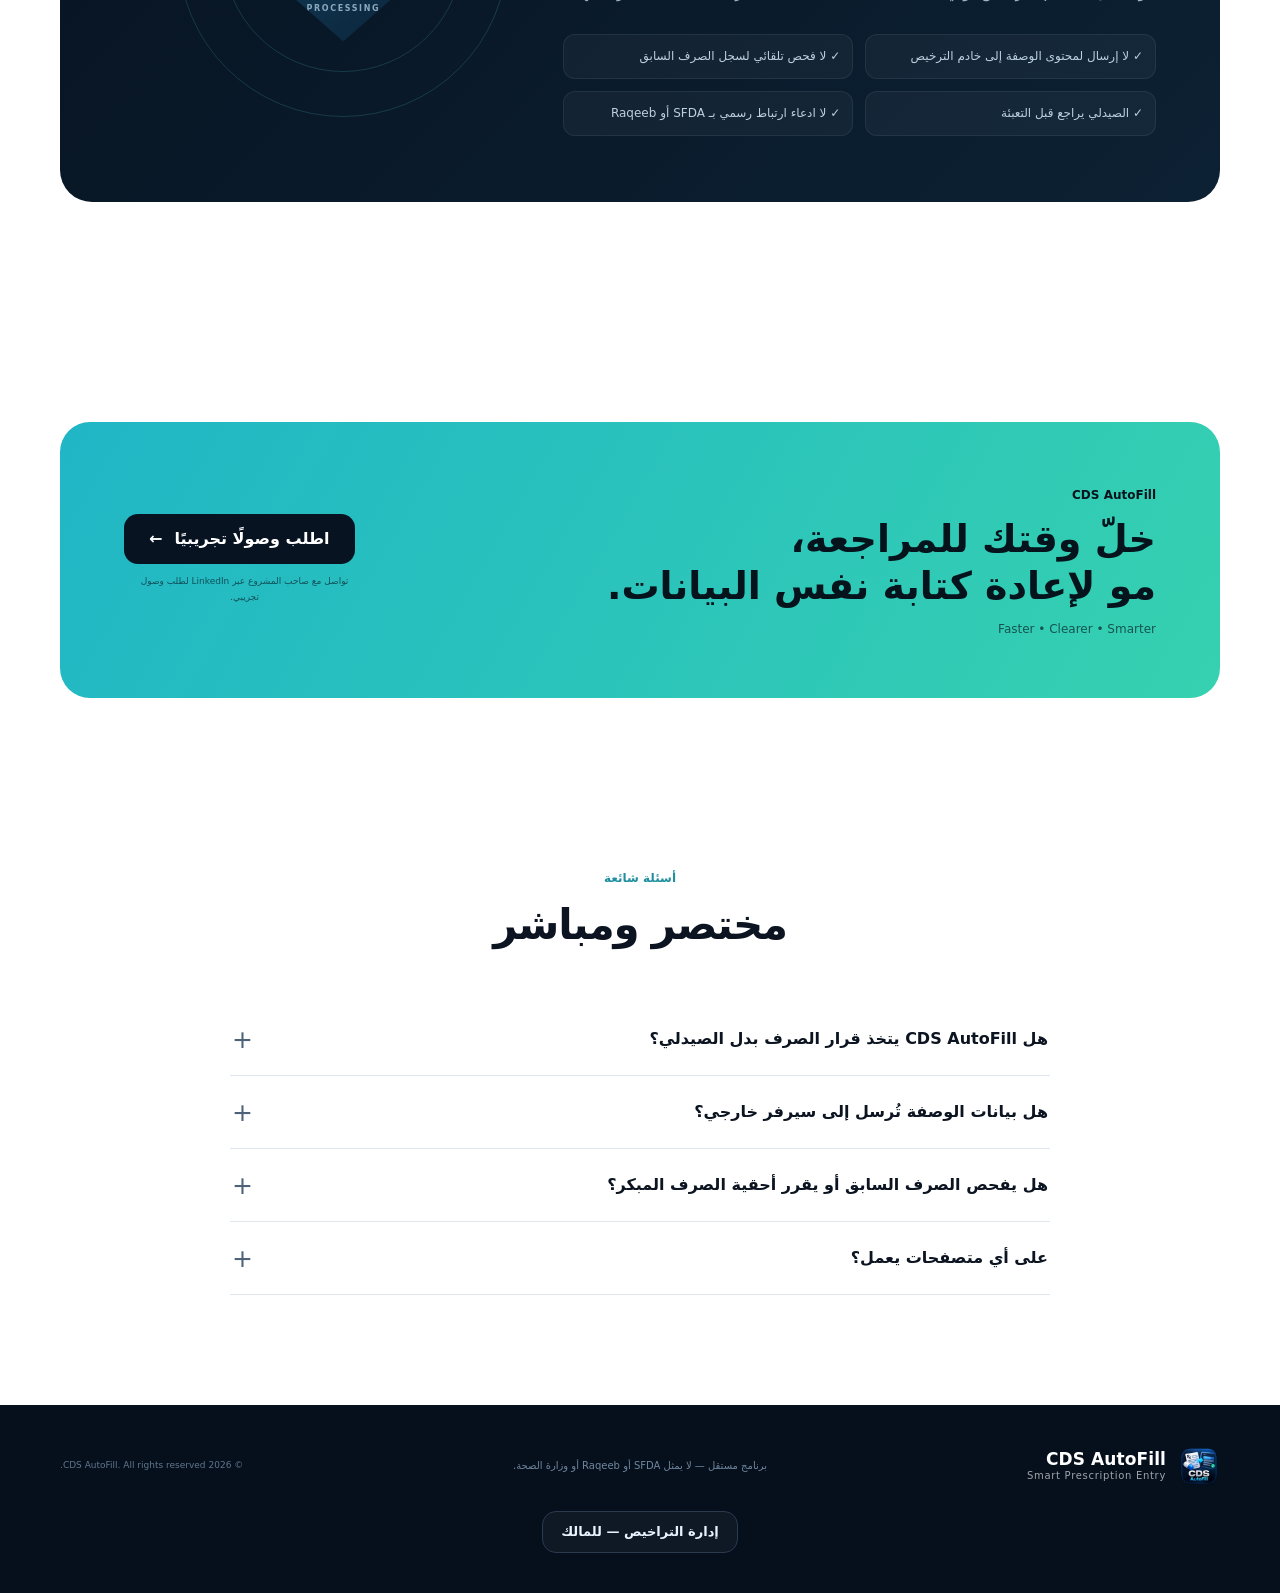
==== commit 33387d21: "Add owner license administration links to website navigation and footer" ====
--- a/index.html
+++ b/index.html
@@ -38,6 +38,7 @@
         <a href="#features">المميزات</a>
         <a href="#safety">الخصوصية</a>
         <a href="#faq">الأسئلة</a>
+        <a href="https://cds-autofill-owner-admin.ali0algamdi14.workers.dev/" target="_blank" rel="noopener noreferrer">إدارة التراخيص</a>
       </div>
       <a class="btn btn-small btn-primary" href="#start">وصول تجريبي</a>
     </nav>
@@ -150,6 +151,9 @@
 
   <footer>
     <div class="container footer-inner"><div class="brand"><img src="[data-uri]" alt="" /><span><strong>CDS AutoFill</strong><small>Smart Prescription Entry</small></span></div><p>برنامج مستقل — لا يمثل SFDA أو Raqeeb أو وزارة الصحة.</p><small>© <span id="year"></span> CDS AutoFill. All rights reserved.</small></div>
+    <div class="container" style="margin-top:24px;text-align:center">
+      <a class="btn btn-small btn-ghost" href="https://cds-autofill-owner-admin.ali0algamdi14.workers.dev/" target="_blank" rel="noopener noreferrer">إدارة التراخيص — للمالك</a>
+    </div>
   </footer>
   <script>
 const reveal = new IntersectionObserver((entries)=>{
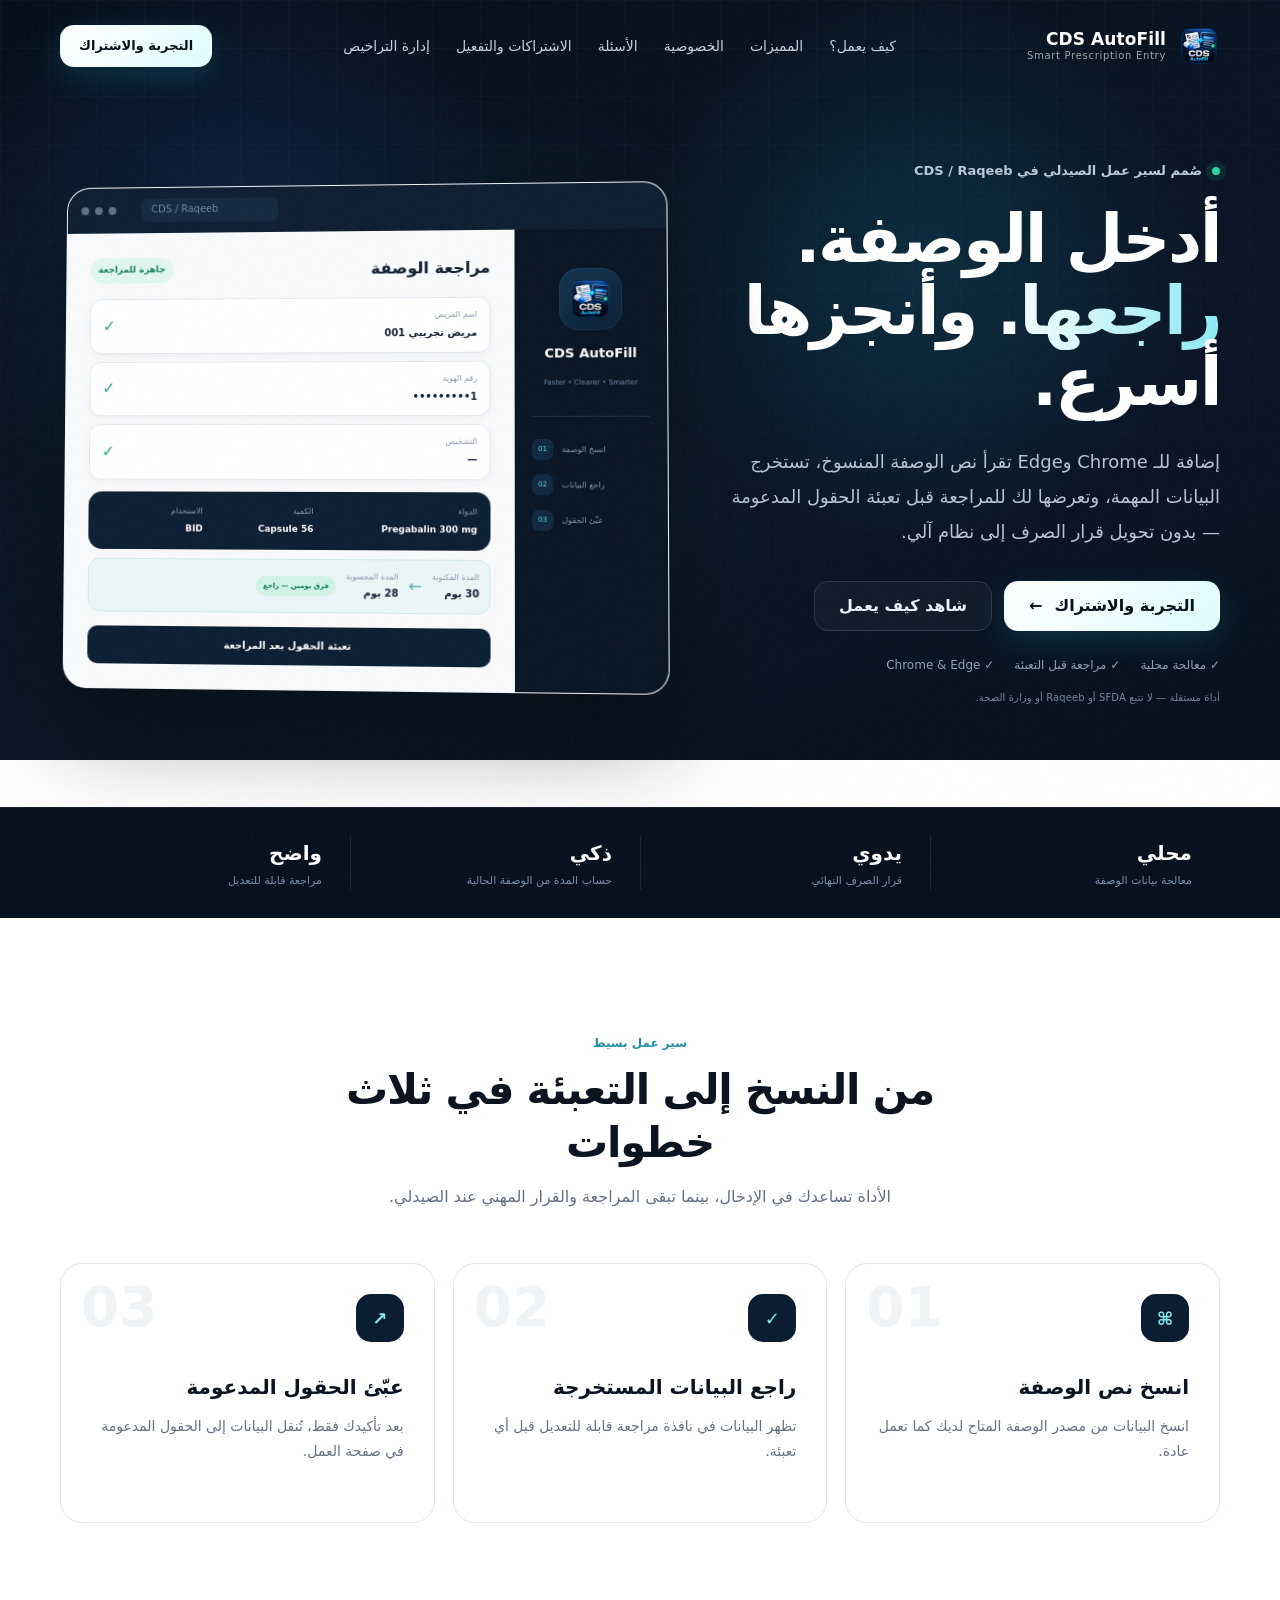
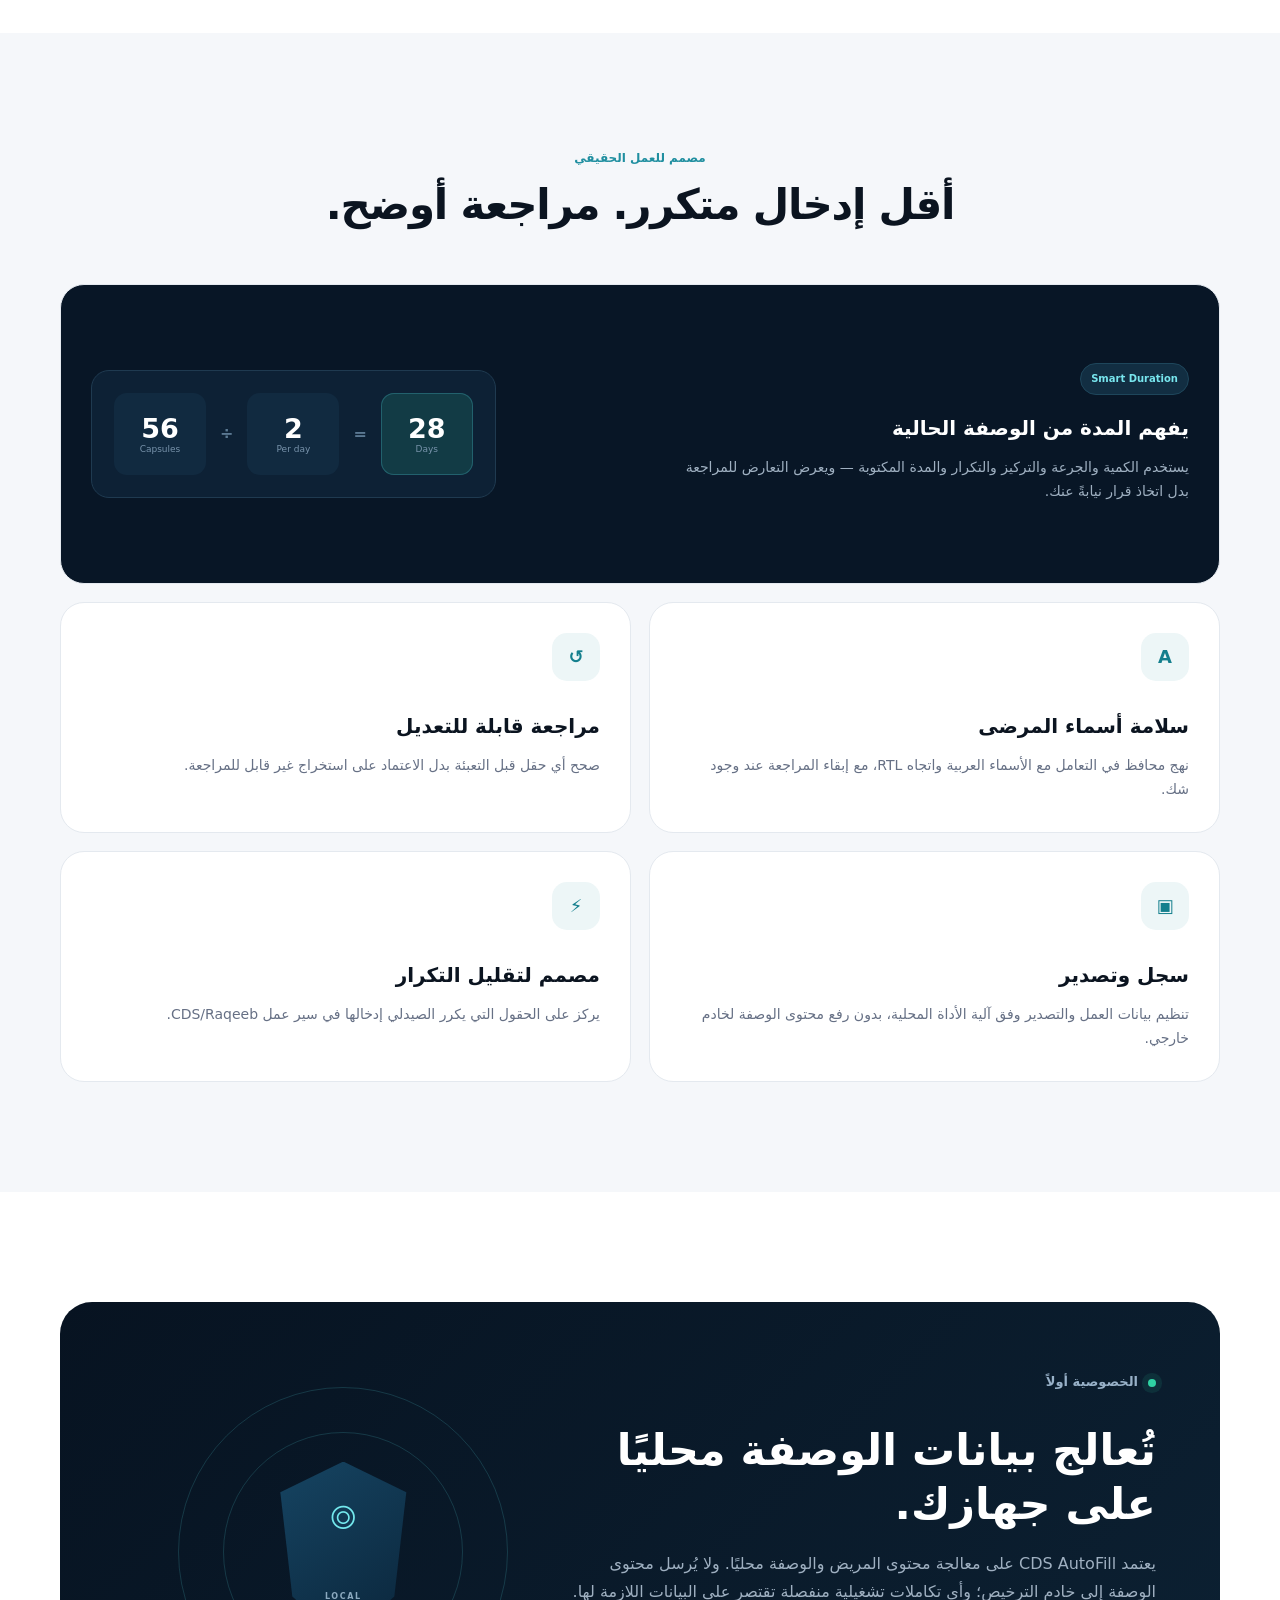
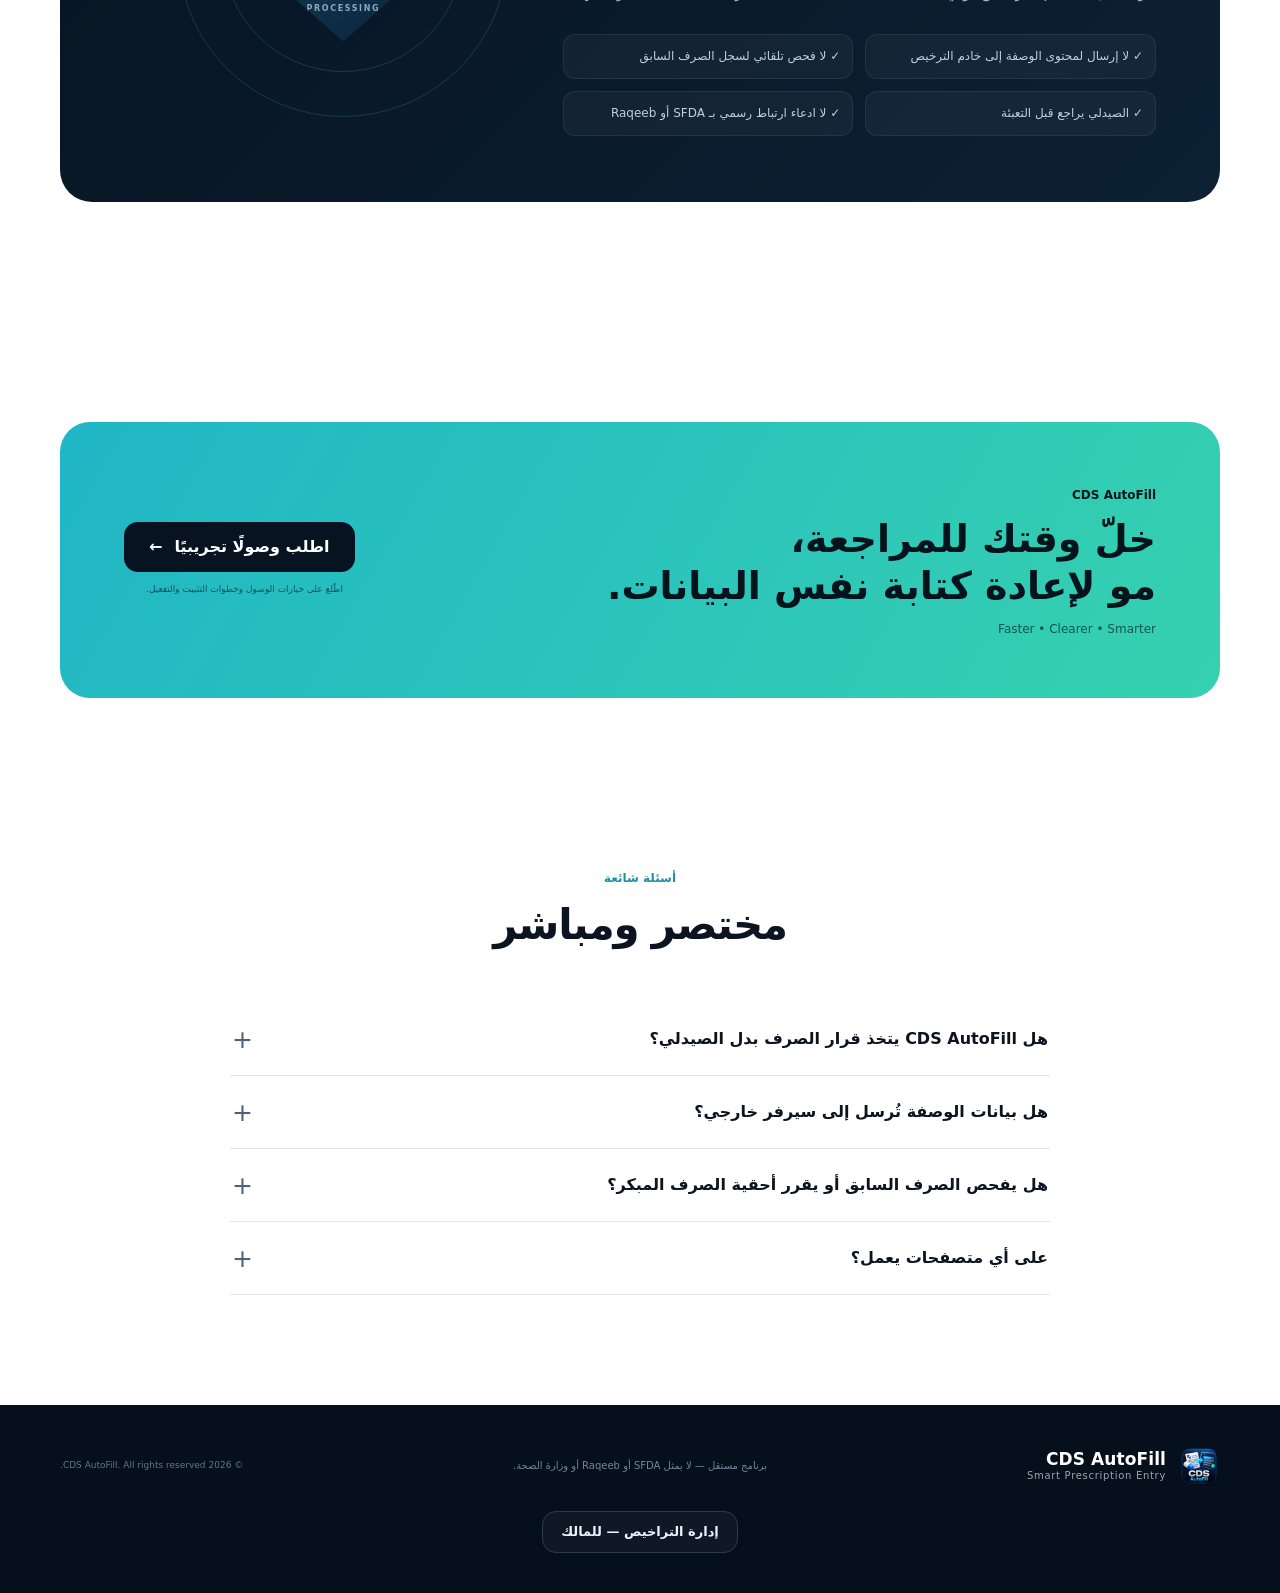
==== commit 50e13582: "Add Arabic subscription requests, installation guide, and owner access" ====
--- a/index.html
+++ b/index.html
@@ -38,9 +38,10 @@
         <a href="#features">المميزات</a>
         <a href="#safety">الخصوصية</a>
         <a href="#faq">الأسئلة</a>
+        <a href="subscriptions.html">الاشتراكات والتفعيل</a>
         <a href="https://cds-autofill-owner-admin.ali0algamdi14.workers.dev/" target="_blank" rel="noopener noreferrer">إدارة التراخيص</a>
       </div>
-      <a class="btn btn-small btn-primary" href="#start">وصول تجريبي</a>
+      <a class="btn btn-small btn-primary" href="subscriptions.html">التجربة والاشتراك</a>
     </nav>
   </header>
 
@@ -51,7 +52,7 @@
         <h1>أدخل الوصفة.<br><span>راجعها.</span> وأنجزها أسرع.</h1>
         <p class="lead">إضافة للـ Chrome وEdge تقرأ نص الوصفة المنسوخ، تستخرج البيانات المهمة، وتعرضها لك للمراجعة قبل تعبئة الحقول المدعومة — بدون تحويل قرار الصرف إلى نظام آلي.</p>
         <div class="hero-actions">
-          <a class="btn btn-primary" href="#start">اطلب وصولًا تجريبيًا <span>←</span></a>
+          <a class="btn btn-primary" href="subscriptions.html">التجربة والاشتراك <span>←</span></a>
           <a class="btn btn-ghost" href="#how">شاهد كيف يعمل</a>
         </div>
         <div class="trust-row" aria-label="نقاط الثقة">
@@ -134,7 +135,7 @@
     <section id="start" class="section container">
       <div class="cta reveal">
         <div><span>CDS AutoFill</span><h2>خلّ وقتك للمراجعة،<br>مو لإعادة كتابة نفس البيانات.</h2><p>Faster • Clearer • Smarter</p></div>
-        <div class="cta-action"><a class="btn btn-light" id="trialButton" href="https://sa.linkedin.com/in/ali-al-ghamdi-3a68271b6" target="_blank" rel="noopener noreferrer">اطلب وصولًا تجريبيًا <span>←</span></a><small id="trialNote">تواصل مع صاحب المشروع عبر LinkedIn لطلب وصول تجريبي.</small></div>
+        <div class="cta-action"><a class="btn btn-light" id="trialButton" href="subscriptions.html">اطلب وصولًا تجريبيًا <span>←</span></a><small id="trialNote">اطّلع على خيارات الوصول وخطوات التثبيت والتفعيل.</small></div>
       </div>
     </section>
 
@@ -166,3 +167,4 @@
 </script>
 </body>
 </html>
+
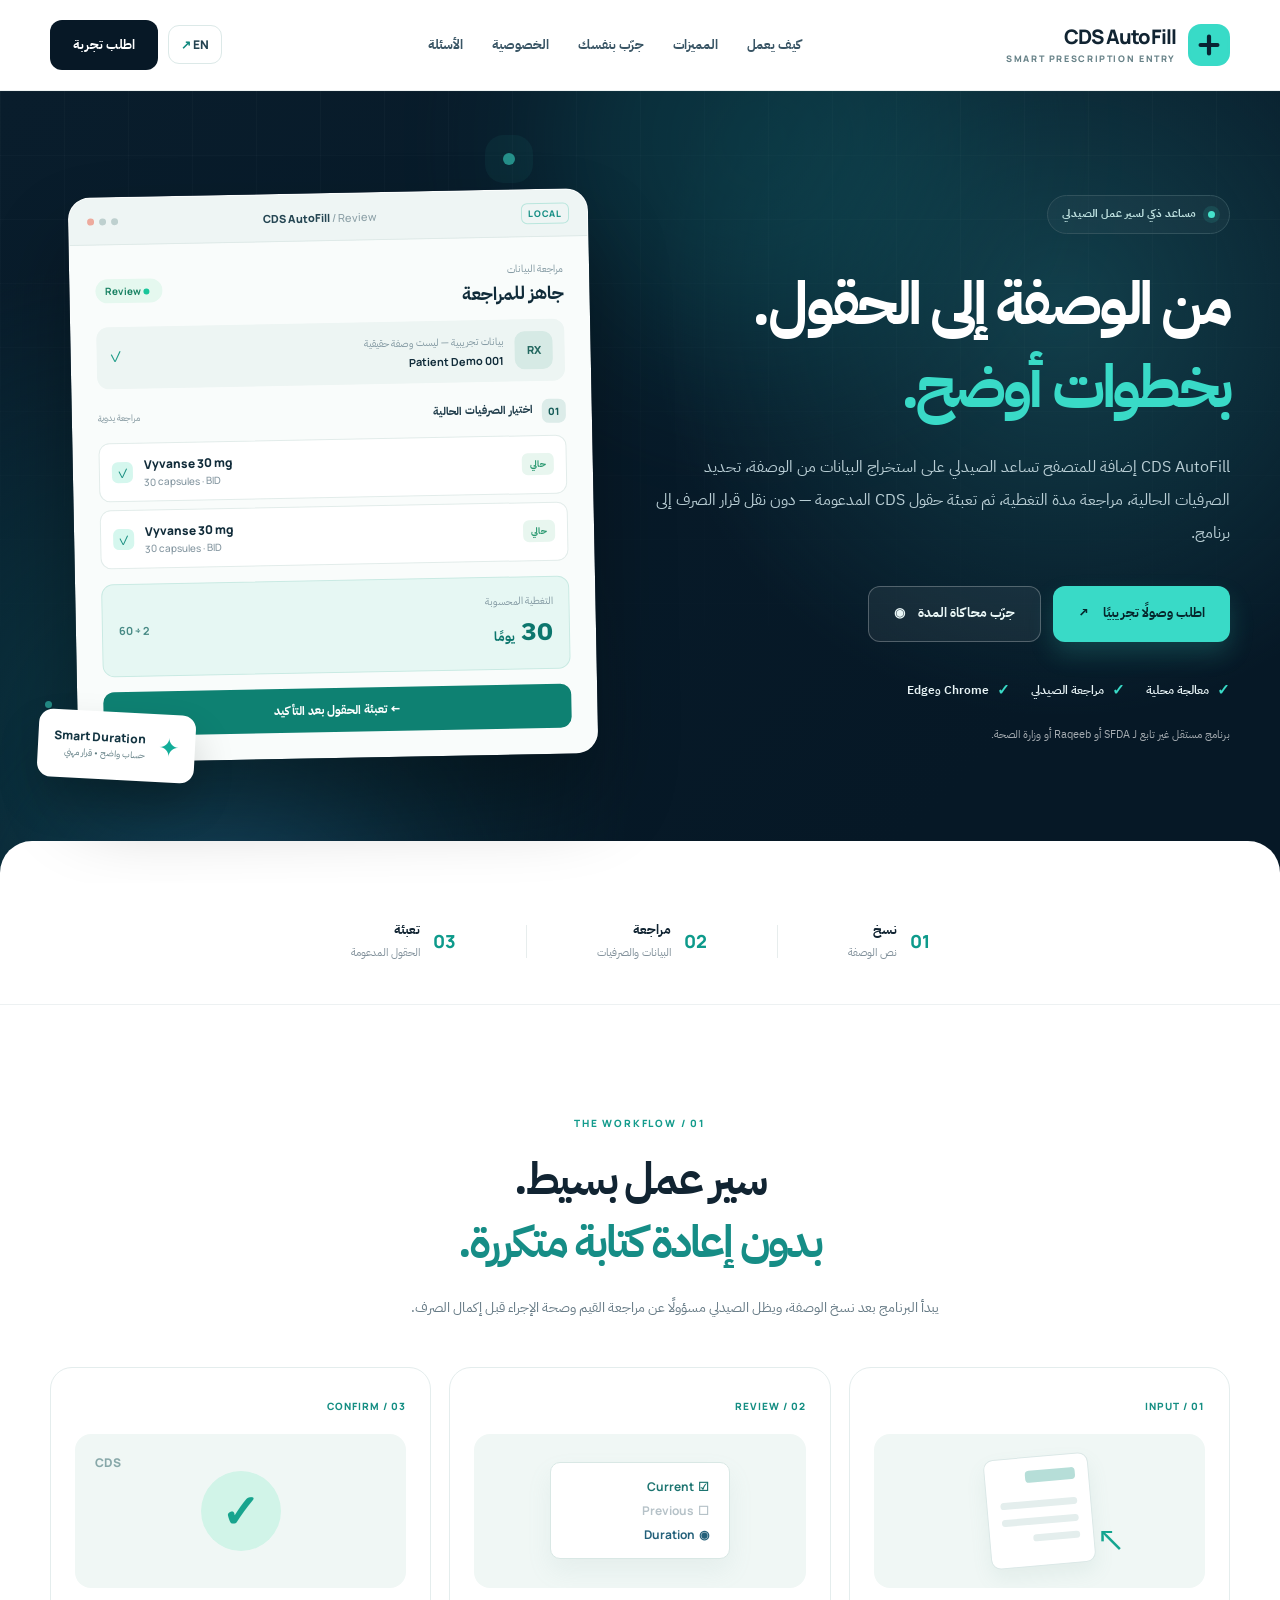
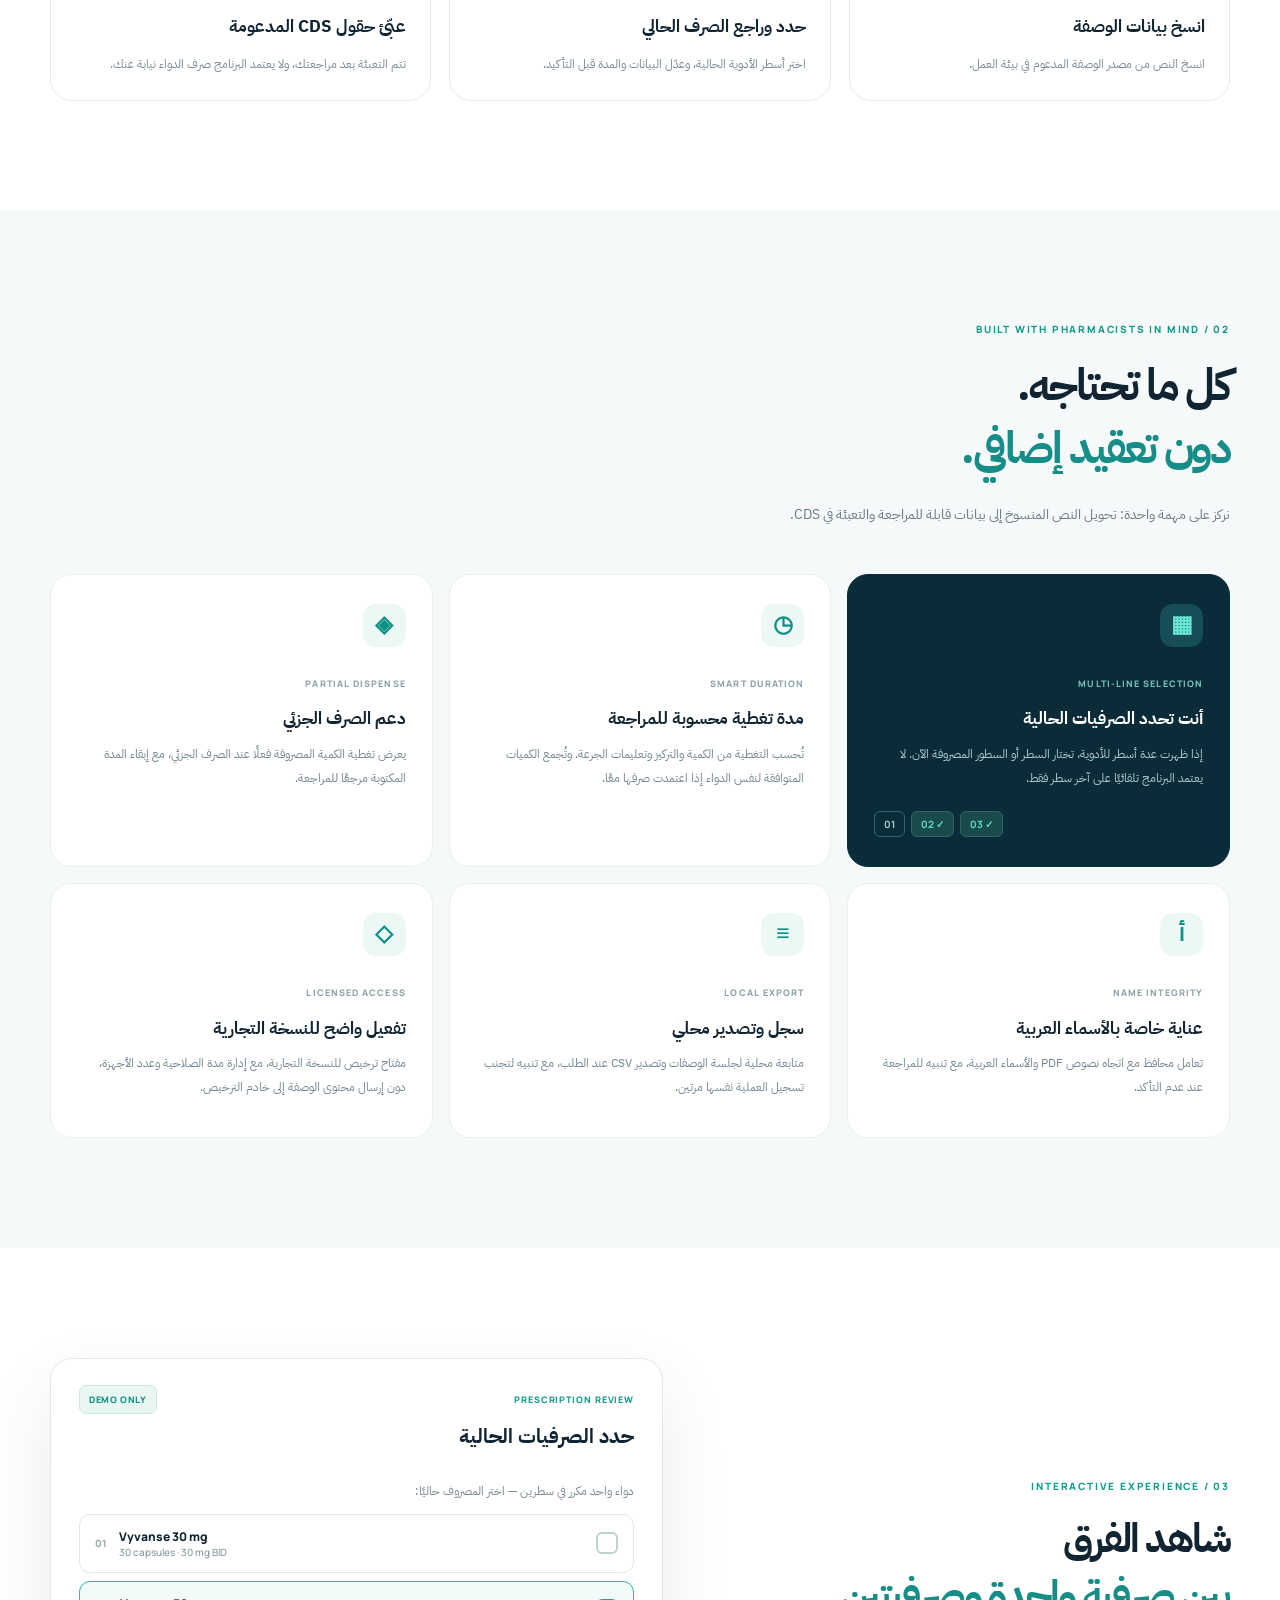
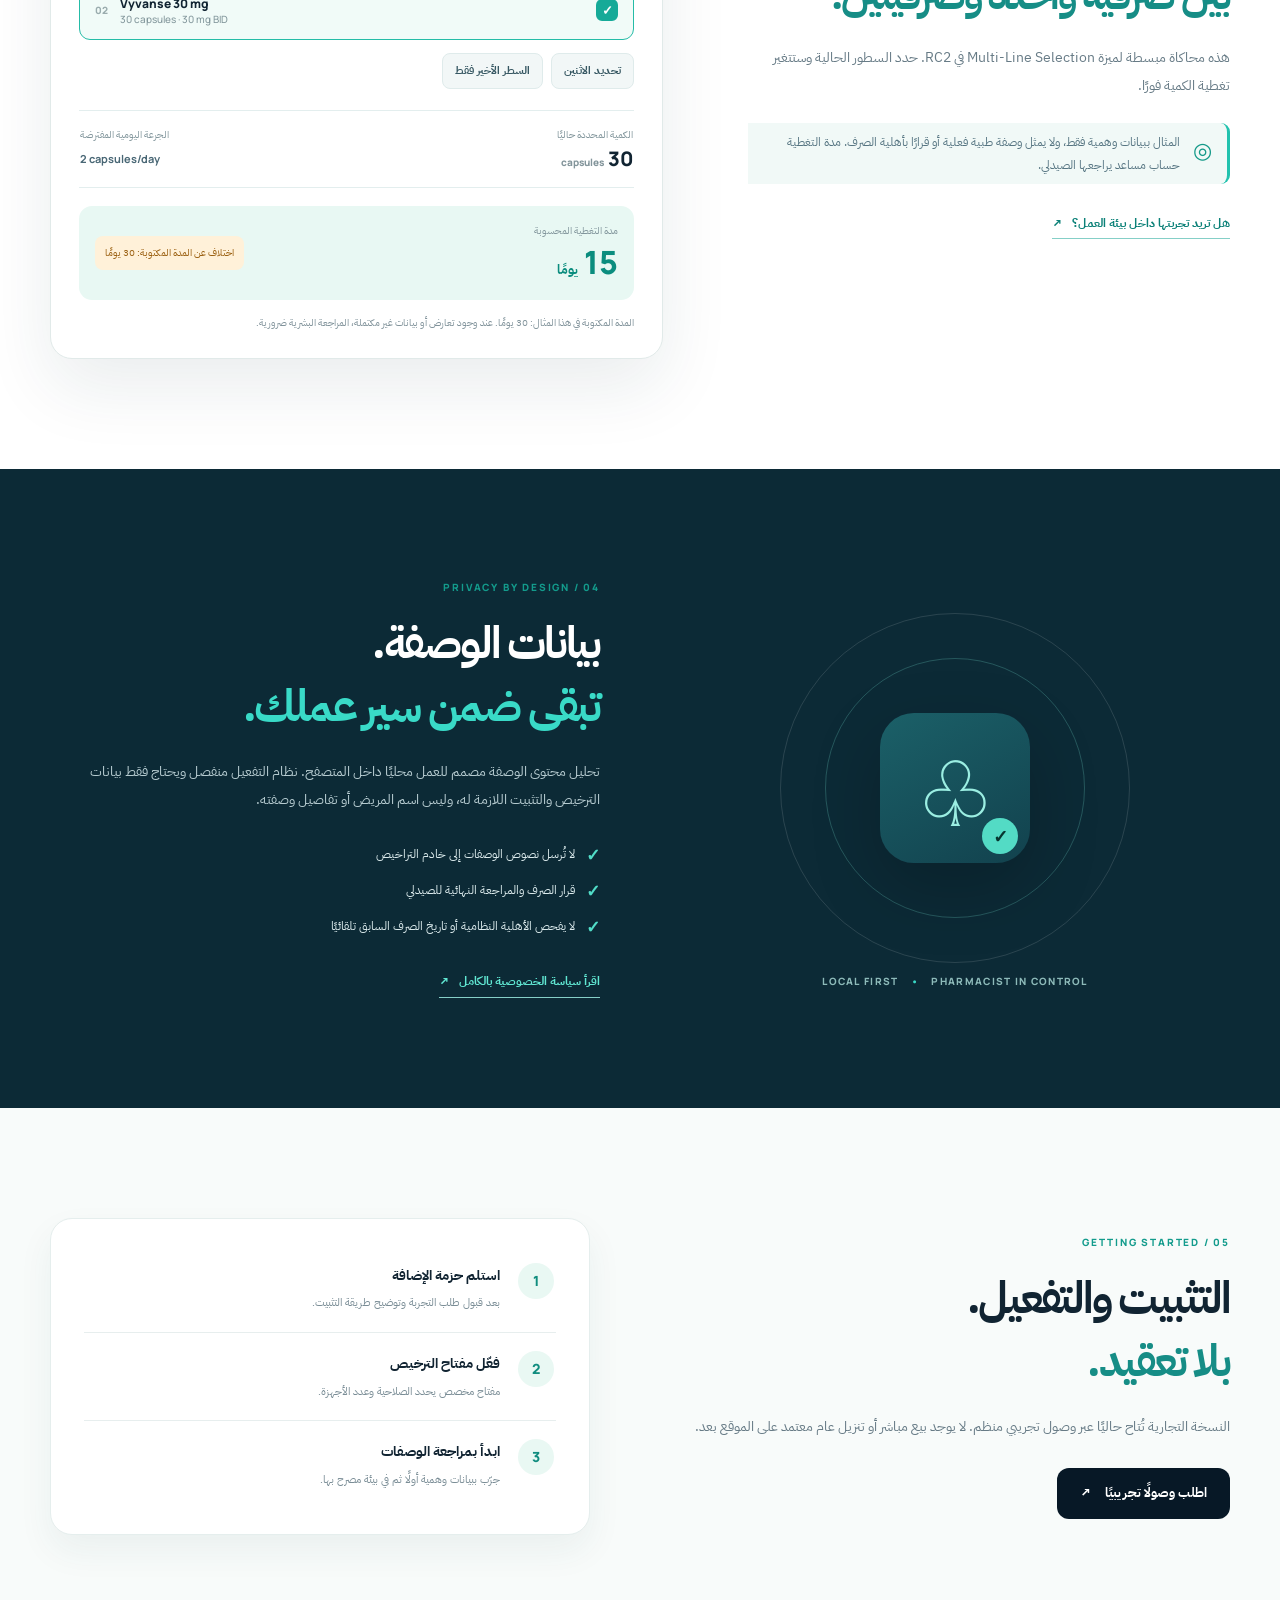
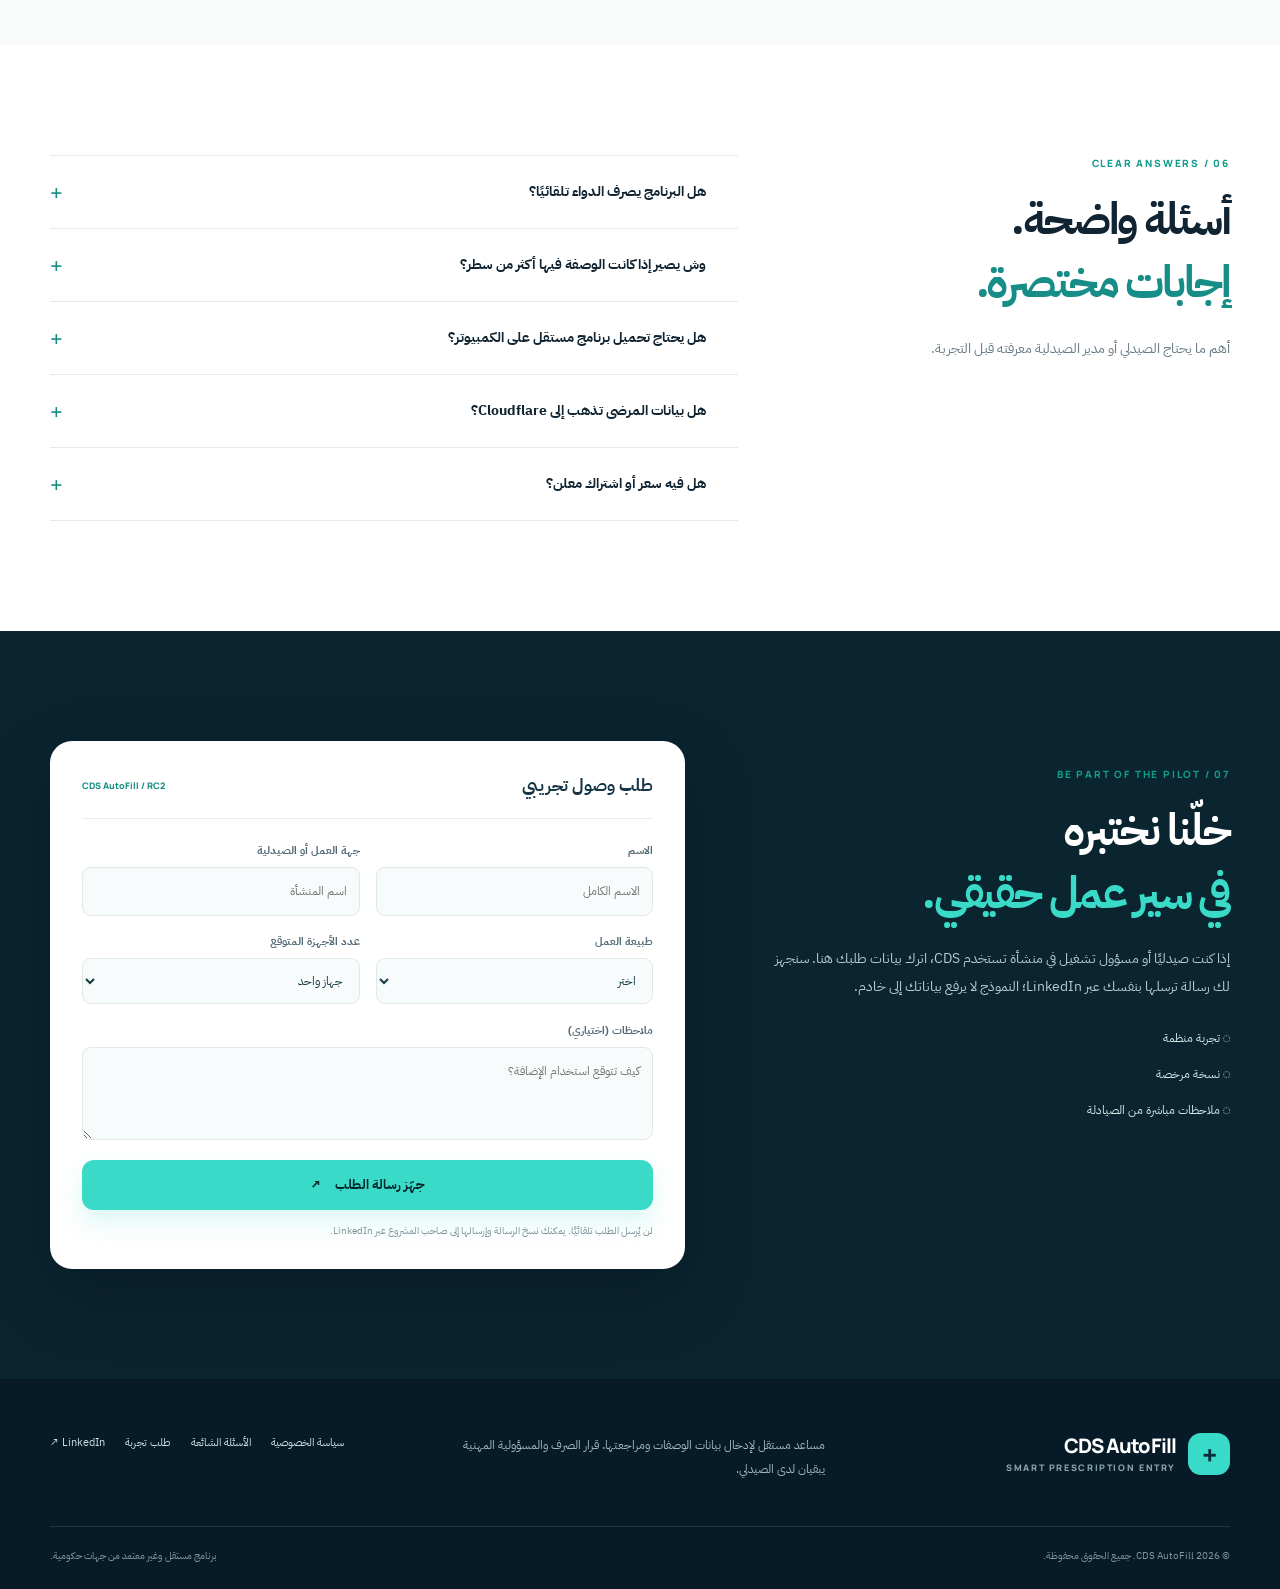
==== commit ef9fbcef: "Launch CDS AutoFill Commercial V3 website with interactive demo and privacy policy" ====
--- a/index.html
+++ b/index.html
@@ -1,170 +1,136 @@
 <!doctype html>
 <html lang="ar" dir="rtl">
 <head>
-  <meta charset="utf-8" />
-  <meta name="viewport" content="width=device-width,initial-scale=1" />
-  <meta name="theme-color" content="#07111f" />
-  <meta name="description" content="CDS AutoFill — مساعد ذكي لإدخال بيانات الوصفات في سير عمل CDS/Raqeeb مع مراجعة الصيدلي ومعالجة محلية على الجهاز." />
-  <meta property="og:title" content="CDS AutoFill — Faster • Clearer • Smarter" />
-  <meta property="og:description" content="مساعد ذكي لإدخال بيانات الوصفات مع مراجعة الصيدلي ومعالجة محلية لمحتوى الوصفة." />
-  <meta property="og:type" content="website" />
-  <meta property="og:url" content="https://ali0algamdi14-sketch.github.io/cds-autofill/" />
-  <meta property="og:image" content="https://ali0algamdi14-sketch.github.io/cds-autofill/social-preview.png" />
-  <meta property="og:image:width" content="1200" />
-  <meta property="og:image:height" content="630" />
-  <meta property="og:image:alt" content="CDS AutoFill — Faster, Clearer, Smarter" />
-  <meta name="twitter:card" content="summary_large_image" />
-  <meta name="twitter:title" content="CDS AutoFill — Faster • Clearer • Smarter" />
-  <meta name="twitter:description" content="Smart prescription entry with pharmacist review and local prescription-content processing." />
-  <meta name="twitter:image" content="https://ali0algamdi14-sketch.github.io/cds-autofill/social-preview.png" />
-  <title>CDS AutoFill — Faster • Clearer • Smarter</title>
-  <link rel="icon" href="[data-uri]" />
-  <style>
-:root{--bg:#07111f;--bg2:#0b1728;--ink:#0b1420;--muted:#667085;--line:#dfe6ee;--soft:#f5f7fa;--white:#fff;--blue:#3b82f6;--cyan:#25c7d9;--green:#2fd2a3;--radius:24px;--shadow:0 24px 80px rgba(3,12,25,.18)}*{box-sizing:border-box}html{scroll-behavior:smooth}body{margin:0;font-family:'IBM Plex Sans Arabic',system-ui,sans-serif;color:var(--ink);background:#fff;line-height:1.75;-webkit-font-smoothing:antialiased}.container{width:min(1160px,calc(100% - 40px));margin-inline:auto}.noise{position:fixed;inset:0;pointer-events:none;opacity:.018;z-index:99;background-image:url("data:image/svg+xml,%3Csvg viewBox='0 0 180 180' xmlns='http://www.w3.org/2000/svg'%3E%3Cfilter id='n'%3E%3CfeTurbulence type='fractalNoise' baseFrequency='.9' numOctaves='3' stitchTiles='stitch'/%3E%3C/filter%3E%3Crect width='100%25' height='100%25' filter='url(%23n)' opacity='.8'/%3E%3C/svg%3E")}.nav-wrap{position:absolute;top:0;left:0;right:0;z-index:10}.nav{height:92px;display:flex;align-items:center;justify-content:space-between;color:#fff}.brand{display:flex;align-items:center;gap:12px;text-decoration:none;color:inherit}.brand img{width:42px;height:42px;border-radius:12px}.brand span{display:flex;flex-direction:column;line-height:1.25}.brand strong{font-size:17px;letter-spacing:.1px}.brand small{font-size:10px;opacity:.62;letter-spacing:.7px}.nav-links{display:flex;gap:26px}.nav-links a{color:#c5d0df;text-decoration:none;font-size:14px;font-weight:500;transition:.2s}.nav-links a:hover{color:#fff}.btn{display:inline-flex;align-items:center;justify-content:center;gap:12px;min-height:50px;padding:0 24px;border-radius:14px;text-decoration:none;font-weight:700;transition:.25s;border:1px solid transparent}.btn:hover{transform:translateY(-2px)}.btn-primary{color:#06101d;background:linear-gradient(135deg,#fff 0%,#dffcff 100%);box-shadow:0 10px 30px rgba(37,199,217,.16)}.btn-small{min-height:42px;padding:0 18px;font-size:13px}.btn-ghost{color:#e9f2ff;border-color:#2a3a4f;background:rgba(255,255,255,.035)}.btn-ghost:hover{background:rgba(255,255,255,.08)}.hero{min-height:760px;padding-top:156px;padding-bottom:90px;display:grid;grid-template-columns:.9fr 1.1fr;gap:60px;align-items:center;color:#fff}.hero:before{content:"";position:absolute;inset:0 0 auto;height:760px;background:radial-gradient(circle at 72% 35%,rgba(37,199,217,.14),transparent 27%),radial-gradient(circle at 18% 32%,rgba(59,130,246,.13),transparent 25%),linear-gradient(160deg,#06101d 0%,#0a1627 62%,#07111f 100%);z-index:-2}.hero:after{content:"";position:absolute;top:0;left:0;right:0;height:760px;background-image:linear-gradient(rgba(255,255,255,.025) 1px,transparent 1px),linear-gradient(90deg,rgba(255,255,255,.025) 1px,transparent 1px);background-size:48px 48px;mask-image:linear-gradient(to bottom,black,transparent);z-index:-1}.eyebrow{display:inline-flex;align-items:center;gap:10px;color:#b9c9da;font-size:13px;font-weight:600;margin-bottom:22px}.pulse{width:8px;height:8px;border-radius:50%;background:var(--green);box-shadow:0 0 0 6px rgba(47,210,163,.1)}.hero h1{font-size:clamp(48px,5.2vw,76px);line-height:1.07;margin:0 0 26px;letter-spacing:-2.5px}.hero h1 span{background:linear-gradient(90deg,#fff,#8eeaf3);-webkit-background-clip:text;background-clip:text;color:transparent}.lead{font-size:18px;line-height:1.95;color:#b7c5d5;margin:0;max-width:570px}.hero-actions{display:flex;gap:12px;margin-top:32px}.trust-row{display:flex;gap:20px;margin-top:24px;font-size:12px;color:#8fa2b7}.hero-disclaimer{margin-top:13px;font-size:10px;color:#73869c;letter-spacing:.01em}.duration mark{white-space:nowrap}.hero-visual{position:relative;direction:ltr}.glow{position:absolute;inset:12% 10%;background:#27c7dc;filter:blur(90px);opacity:.12}.browser-card{position:relative;border:1px solid rgba(255,255,255,.11);background:#eef3f7;border-radius:24px;padding:0;box-shadow:0 40px 100px rgba(0,0,0,.42);overflow:hidden;transform:perspective(1500px) rotateY(-4deg) rotateX(2deg)}.browser-top{height:46px;background:#102033;display:flex;align-items:center;gap:6px;padding:0 14px}.browser-top>span{width:8px;height:8px;background:#607185;border-radius:50%}.address{margin-left:20px;height:24px;min-width:140px;border-radius:8px;background:#162a40;color:#72889e;font:10px system-ui;padding:5px 10px}.mock-grid{display:grid;grid-template-columns:1fr 150px;min-height:440px}.rx-panel{background:#f7f9fb;padding:24px;color:#142033;direction:rtl}.panel-head{display:flex;justify-content:space-between;align-items:center;margin-bottom:15px}.panel-head b{font-size:16px}.panel-head em{font-style:normal;color:#168262;background:#e1f6ee;border-radius:99px;font-size:9px;font-weight:700;padding:5px 8px}.field{position:relative;background:#fff;border:1px solid #e3e8ee;border-radius:12px;padding:10px 12px;margin-bottom:8px;display:flex;flex-direction:column;box-shadow:0 2px 8px rgba(20,32,51,.03)}.field small,.drug-card small,.duration small{font-size:8px;color:#8b98a8}.field strong{font-size:10px;margin-top:2px}.field i{position:absolute;left:12px;top:50%;transform:translateY(-50%);font-style:normal;color:#20a47e}.drug-card{display:grid;grid-template-columns:1.5fr 1fr 1fr;gap:8px;background:#0e2034;color:#fff;padding:13px;border-radius:14px;margin-top:12px}.drug-card>div{display:flex;flex-direction:column}.drug-card small{color:#8aa0b6}.drug-card b{font-size:9px;margin-top:3px}.duration{display:flex;align-items:center;gap:10px;background:#eaf5f6;border:1px solid #d2eaec;margin-top:9px;padding:10px;border-radius:12px}.duration span{display:flex;flex-direction:column}.duration b{font-size:10px}.duration .arrow{font-size:16px;color:#51aeb8}.duration mark{margin-left:auto;background:#d1f3e6;color:#16795d;border-radius:99px;padding:4px 7px;font-size:7px;font-weight:700}.fake-submit{width:100%;margin-top:14px;height:38px;border:0;border-radius:10px;background:#0d2034;color:#fff;font-family:inherit;font-size:10px;font-weight:700}.side-stat{background:#0a1727;padding:25px 17px;color:#fff;text-align:center}.logo-orb{width:62px;height:62px;border-radius:20px;margin:14px auto 12px;background:linear-gradient(145deg,#163552,#0b2034);display:grid;place-items:center;box-shadow:inset 0 0 0 1px rgba(255,255,255,.05)}.logo-orb img{width:44px;border-radius:12px}.side-stat>b{display:block;font-size:13px}.side-stat>small{font-size:7px;color:#6f879f}.side-stat hr{border:0;border-top:1px solid #1d3145;margin:22px 0}.side-stat p{text-align:left;font:8px system-ui;color:#8398ad;margin:14px 0}.side-stat p span{display:inline-grid;place-items:center;width:21px;height:21px;border-radius:7px;margin-right:6px;background:#122a40;color:#5fd6df;font-size:7px}.logo-strip{background:#07111f;color:#fff;border-top:1px solid rgba(255,255,255,.06)}.stats{display:grid;grid-template-columns:repeat(4,1fr);padding-block:28px}.stats>div{padding:0 28px;border-left:1px solid rgba(255,255,255,.09);display:flex;flex-direction:column}.stats>div:last-child{border-left:0}.stats strong{font-size:20px}.stats span{font-size:11px;color:#7890aa}.section{padding-block:110px}.section-soft{background:var(--soft)}.section-head{max-width:700px;margin:0 auto 52px;text-align:center}.section-head>span{font-size:12px;color:#208fa0;font-weight:700}.section-head h2{font-size:42px;line-height:1.25;letter-spacing:-1.2px;margin:8px 0 14px}.section-head p{margin:0;color:var(--muted);font-size:16px}.steps{display:grid;grid-template-columns:repeat(3,1fr);gap:18px}.step{position:relative;border:1px solid var(--line);border-radius:22px;padding:30px;background:#fff;min-height:260px;overflow:hidden}.step>i{position:absolute;top:16px;left:20px;font:700 55px/1 system-ui;color:#f1f4f7}.step-icon,.ico{width:48px;height:48px;border-radius:15px;background:#0b1d30;color:#83e8ef;display:grid;place-items:center;font:700 18px system-ui;margin-bottom:28px}.step h3,.feature h3{font-size:20px;margin:0 0 9px}.step p,.feature p{color:var(--muted);font-size:14px;margin:0}.feature-grid{display:grid;grid-template-columns:repeat(2,1fr);gap:18px}.feature{background:#fff;border:1px solid #e4e9ef;border-radius:24px;padding:30px;min-height:230px}.feature-wide{grid-column:1/-1;display:flex;align-items:center;justify-content:space-between;gap:50px;min-height:300px;background:#081626;color:#fff;overflow:hidden}.feature-wide .feature-copy{max-width:520px}.feature-wide p{color:#9fb0c1}.tag{display:inline-block;font-size:10px;font-weight:700;color:#78e6ee;background:#122e42;border:1px solid #1e465b;border-radius:99px;padding:6px 10px;margin-bottom:16px}.mini-calc{direction:ltr;display:flex;align-items:center;gap:14px;background:#0d2135;border:1px solid #1f3a50;border-radius:18px;padding:22px}.mini-calc div{width:92px;height:82px;background:#112a40;border-radius:13px;display:flex;flex-direction:column;align-items:center;justify-content:center}.mini-calc span{font:700 27px system-ui}.mini-calc small{font:9px system-ui;color:#7893ab}.mini-calc>b{color:#5b7993}.mini-calc .result{background:#123b45;box-shadow:inset 0 0 0 1px #22616d}.feature .ico{background:#edf6f7;color:#147f8d}.privacy-card{background:linear-gradient(135deg,#071321,#0c2133);color:#fff;border-radius:32px;padding:64px;display:grid;grid-template-columns:1.15fr .85fr;align-items:center;min-height:500px;overflow:hidden;position:relative}.privacy-copy{position:relative;z-index:2}.eyebrow.dark{color:#98b1c8}.privacy-card h2{font-size:43px;line-height:1.25;margin:8px 0 18px}.privacy-card p{color:#9fb0c1;max-width:600px}.checks{display:grid;grid-template-columns:1fr 1fr;gap:12px;margin-top:28px}.checks span{font-size:12px;color:#bdd0e0;background:rgba(255,255,255,.04);border:1px solid rgba(255,255,255,.07);border-radius:12px;padding:11px 12px}.shield{position:relative;height:300px;display:grid;place-items:center}.shield-core{position:relative;z-index:2;width:150px;height:180px;clip-path:polygon(50% 0,92% 17%,84% 75%,50% 100%,16% 75%,8% 17%);background:linear-gradient(145deg,#164563,#0a2439);display:grid;place-items:center;text-align:center;color:#73e8ed;font:44px system-ui;filter:drop-shadow(0 25px 35px rgba(0,0,0,.3))}.shield-core small{display:block;font:700 8px/1.5 system-ui;color:#8ba9bf;letter-spacing:1.6px}.ring{position:absolute;border:1px solid rgba(91,224,231,.17);border-radius:50%}.r1{width:240px;height:240px}.r2{width:330px;height:330px}.cta{background:linear-gradient(120deg,#20b6c6,#36d1b0);border-radius:30px;padding:58px 64px;display:flex;align-items:center;justify-content:space-between;gap:40px;color:#05131c}.cta>div>span{font-size:12px;font-weight:700}.cta h2{font-size:38px;line-height:1.25;margin:8px 0}.cta p{margin:0;font-size:12px;opacity:.65}.cta-action{text-align:center}.btn-light{background:#071321;color:#fff;min-width:190px}.cta-action small{display:block;max-width:220px;font-size:9px;margin-top:10px;opacity:.63}.faq-wrap{padding-top:55px}.faq{max-width:820px;margin-inline:auto}.faq details{border-bottom:1px solid var(--line);padding:0}.faq summary{cursor:pointer;list-style:none;padding:22px 2px;font-weight:700}.faq summary::-webkit-details-marker{display:none}.faq summary:before{content:'+';float:left;font:300 25px system-ui;color:#4d6278}.faq details[open] summary:before{content:'−'}.faq details p{color:var(--muted);font-size:14px;margin:0 0 24px}footer{background:#06101d;color:#fff;padding:40px 0}.footer-inner{display:grid;grid-template-columns:1fr 1.4fr 1fr;align-items:center;gap:30px}.footer-inner p{text-align:center;color:#70869d;font-size:10px}.footer-inner>small{text-align:left;color:#60768c;font-size:9px}.reveal{opacity:0;transform:translateY(18px);transition:opacity .7s ease,transform .7s ease}.reveal.visible{opacity:1;transform:none}.delay-1{transition-delay:.1s}.delay-2{transition-delay:.2s}@media(max-width:920px){.nav-links{display:none}.hero{grid-template-columns:1fr;padding-top:140px;min-height:auto}.hero:before,.hero:after{height:1120px}.hero-copy{text-align:center}.lead{margin-inline:auto}.hero-actions,.trust-row{justify-content:center}.hero-visual{margin-top:20px}.stats{grid-template-columns:1fr 1fr;gap:20px}.stats>div{border-left:0}.steps,.feature-grid{grid-template-columns:1fr}.feature-wide{grid-column:auto;flex-direction:column;align-items:flex-start}.privacy-card{grid-template-columns:1fr;padding:42px}.shield{margin-top:20px}.cta{flex-direction:column;text-align:center}.footer-inner{grid-template-columns:1fr;text-align:center}.footer-inner .brand{justify-content:center}.footer-inner>small{text-align:center}}@media(max-width:600px){.container{width:min(100% - 26px,1160px)}.nav{height:78px}.nav .btn-small{display:none}.brand img{width:37px;height:37px}.hero{padding-top:120px;padding-bottom:64px;gap:30px}.hero:before,.hero:after{height:1040px}.hero h1{font-size:45px;letter-spacing:-1.5px}.lead{font-size:15px}.hero-actions{flex-direction:column}.trust-row{flex-wrap:wrap;gap:10px;font-size:10px}.browser-card{transform:none;border-radius:18px}.mock-grid{grid-template-columns:1fr}.side-stat{display:none}.rx-panel{padding:16px}.drug-card{grid-template-columns:1fr 1fr}.drug-card>div:last-child{display:none}.duration{gap:6px}.duration mark{display:none}.stats{padding-block:22px}.stats>div{padding:0 10px}.stats strong{font-size:17px}.stats span{font-size:9px}.section{padding-block:72px}.section-head{margin-bottom:34px}.section-head h2{font-size:31px}.steps{gap:12px}.feature-wide{padding:25px}.mini-calc{width:100%;gap:8px;padding:14px}.mini-calc div{width:30%;height:70px}.mini-calc span{font-size:22px}.privacy-card{padding:30px 22px;border-radius:25px}.privacy-card h2{font-size:32px}.checks{grid-template-columns:1fr}.shield{height:230px}.r2{width:260px;height:260px}.r1{width:190px;height:190px}.shield-core{width:120px;height:145px}.cta{padding:38px 22px}.cta h2{font-size:30px}}
-
-</style>
+  <meta charset="utf-8">
+  <meta name="viewport" content="width=device-width, initial-scale=1">
+  <meta name="theme-color" content="#071826">
+  <meta name="description" content="CDS AutoFill: إضافة مستقلة لمساعدة الصيادلة على مراجعة بيانات الوصفة وتعبئة حقول CDS المدعومة، مع معالجة محلية واختيار صرفيات الأدوية وحساب المدة للمراجعة.">
+  <meta property="og:type" content="website">
+  <meta property="og:locale" content="ar_SA">
+  <meta property="og:title" content="CDS AutoFill | Prescription entry, simplified">
+  <meta property="og:description" content="انسخ الوصفة، راجع الصرفيات والمدة، ثم عبّئ الحقول المدعومة في CDS. برنامج مستقل بمعالجة محلية ومراجعة بشرية.">
+  <meta property="og:url" content="https://ali0algamdi14-sketch.github.io/cds-autofill/">
+  <meta property="og:image" content="https://ali0algamdi14-sketch.github.io/cds-autofill/social-preview.png">
+  <meta name="twitter:card" content="summary_large_image">
+  <title>CDS AutoFill — إدخال الوصفات بوضوح وسرعة</title>
+  <link rel="icon" href="favicon.svg" type="image/svg+xml">
+  <link rel="stylesheet" href="styles.css">
+  <script defer src="script.js"></script>
 </head>
 <body>
-  <div class="noise"></div>
-
-  <header class="nav-wrap">
-    <nav class="nav container" aria-label="التنقل الرئيسي">
-      <a class="brand" href="#top" aria-label="CDS AutoFill">
-        <img src="[data-uri]" alt="" />
-        <span><strong>CDS AutoFill</strong><small>Smart Prescription Entry</small></span>
+  <a class="skip" href="#main">تجاوز إلى المحتوى</a>
+  <header class="site-header" id="top">
+    <div class="nav-shell container">
+      <a class="brand" href="#top" aria-label="CDS AutoFill - Home">
+        <span class="brand-mark" aria-hidden="true"><svg viewBox="0 0 40 40" fill="none"><rect x="2" y="2" width="36" height="36" rx="11" fill="#38dbc7"/><path d="M12 20h16M20 12v16" stroke="#082433" stroke-width="4" stroke-linecap="round"/></svg></span>
+        <span class="brand-text"><strong>CDS AutoFill</strong><small>SMART PRESCRIPTION ENTRY</small></span>
       </a>
-      <div class="nav-links">
-        <a href="#how">كيف يعمل؟</a>
-        <a href="#features">المميزات</a>
-        <a href="#safety">الخصوصية</a>
-        <a href="#faq">الأسئلة</a>
-        <a href="subscriptions.html">الاشتراكات والتفعيل</a>
-        <a href="https://cds-autofill-owner-admin.ali0algamdi14.workers.dev/" target="_blank" rel="noopener noreferrer">إدارة التراخيص</a>
+      <nav class="desktop-nav" aria-label="القائمة الرئيسية">
+        <a href="#workflow" data-ar="كيف يعمل" data-en="How it works">كيف يعمل</a>
+        <a href="#features" data-ar="المميزات" data-en="Features">المميزات</a>
+        <a href="#demo" data-ar="جرّب بنفسك" data-en="Live demo">جرّب بنفسك</a>
+        <a href="#privacy" data-ar="الخصوصية" data-en="Privacy">الخصوصية</a>
+        <a href="#faq" data-ar="الأسئلة" data-en="FAQ">الأسئلة</a>
+      </nav>
+      <div class="nav-actions">
+        <button id="languageToggle" type="button" class="lang-toggle" aria-label="Switch language" title="Switch language">EN <span aria-hidden="true">↗</span></button>
+        <a class="button button-dark desktop-cta" href="#contact" data-ar="اطلب تجربة" data-en="Request a pilot">اطلب تجربة</a>
+        <button id="mobileMenuToggle" class="mobile-menu" type="button" aria-expanded="false" aria-controls="mobileNav" aria-label="فتح القائمة"><span></span><span></span><span></span></button>
       </div>
-      <a class="btn btn-small btn-primary" href="subscriptions.html">التجربة والاشتراك</a>
+    </div>
+    <nav id="mobileNav" class="mobile-nav container" aria-label="التنقل للجوال" hidden>
+      <a href="#workflow" data-ar="كيف يعمل" data-en="How it works">كيف يعمل</a><a href="#features" data-ar="المميزات" data-en="Features">المميزات</a><a href="#demo" data-ar="تجربة تفاعلية" data-en="Interactive demo">تجربة تفاعلية</a><a href="#privacy" data-ar="الخصوصية" data-en="Privacy">الخصوصية</a><a href="#faq" data-ar="الأسئلة" data-en="FAQ">الأسئلة</a><a href="#contact" data-ar="اطلب تجربة" data-en="Request a pilot">اطلب تجربة</a>
     </nav>
   </header>
 
-  <main id="top">
-    <section class="hero container">
-      <div class="hero-copy reveal">
-        <div class="eyebrow"><span class="pulse"></span> صُمم لسير عمل الصيدلي في CDS / Raqeeb</div>
-        <h1>أدخل الوصفة.<br><span>راجعها.</span> وأنجزها أسرع.</h1>
-        <p class="lead">إضافة للـ Chrome وEdge تقرأ نص الوصفة المنسوخ، تستخرج البيانات المهمة، وتعرضها لك للمراجعة قبل تعبئة الحقول المدعومة — بدون تحويل قرار الصرف إلى نظام آلي.</p>
-        <div class="hero-actions">
-          <a class="btn btn-primary" href="subscriptions.html">التجربة والاشتراك <span>←</span></a>
-          <a class="btn btn-ghost" href="#how">شاهد كيف يعمل</a>
+  <main id="main">
+    <section class="hero section-dark" aria-labelledby="heroTitle">
+      <div class="hero-glow hero-glow-a"></div><div class="hero-glow hero-glow-b"></div>
+      <div class="container hero-grid">
+        <div class="hero-copy">
+          <span class="eyebrow"><span class="pulse"></span><span data-ar="مساعد ذكي لسير عمل الصيدلي" data-en="Built for real pharmacy workflows">مساعد ذكي لسير عمل الصيدلي</span></span>
+          <h1 id="heroTitle" data-ar="من الوصفة إلى الحقول. <em>بخطوات أوضح.</em>" data-en="From prescription to fields. <em>With greater clarity.</em>">من الوصفة إلى الحقول. <em>بخطوات أوضح.</em></h1>
+          <p class="hero-description" data-ar="CDS AutoFill إضافة للمتصفح تساعد الصيدلي على استخراج البيانات من الوصفة، تحديد الصرفيات الحالية، مراجعة مدة التغطية، ثم تعبئة حقول CDS المدعومة — دون نقل قرار الصرف إلى برنامج." data-en="A browser extension that helps pharmacists extract prescription details, choose current dispensing lines, review coverage duration, and fill supported CDS fields. Clinical decisions always remain with the pharmacist.">CDS AutoFill إضافة للمتصفح تساعد الصيدلي على استخراج البيانات من الوصفة، تحديد الصرفيات الحالية، مراجعة مدة التغطية، ثم تعبئة حقول CDS المدعومة — دون نقل قرار الصرف إلى برنامج.</p>
+          <div class="hero-actions">
+            <a class="button button-primary button-large" href="#contact"><span data-ar="اطلب وصولًا تجريبيًا" data-en="Request pilot access">اطلب وصولًا تجريبيًا</span><span class="arrow" aria-hidden="true">↗</span></a>
+            <a class="button button-outline button-large" href="#demo"><span data-ar="جرّب محاكاة المدة" data-en="Explore the demo">جرّب محاكاة المدة</span><span aria-hidden="true">◉</span></a>
+          </div>
+          <div class="hero-trust" aria-label="Product principles"><span><b>✓</b><span data-ar="معالجة محلية" data-en="Local-first">معالجة محلية</span></span><span><b>✓</b><span data-ar="مراجعة الصيدلي" data-en="Pharmacist review">مراجعة الصيدلي</span></span><span><b>✓</b><span data-ar="Chrome وEdge" data-en="Chrome & Edge">Chrome وEdge</span></span></div>
+          <p class="hero-disclaimer" data-ar="برنامج مستقل غير تابع لـ SFDA أو Raqeeb أو وزارة الصحة." data-en="Independent software; not affiliated with SFDA, Raqeeb, or the Ministry of Health.">برنامج مستقل غير تابع لـ SFDA أو Raqeeb أو وزارة الصحة.</p>
         </div>
-        <div class="trust-row" aria-label="نقاط الثقة">
-          <span>✓ معالجة محلية</span>
-          <span>✓ مراجعة قبل التعبئة</span>
-          <span>✓ Chrome & Edge</span>
-        </div>
-        <p class="hero-disclaimer">أداة مستقلة — لا تتبع SFDA أو Raqeeb أو وزارة الصحة.</p>
-      </div>
-
-      <div class="hero-visual reveal delay-1" aria-label="معاينة واجهة CDS AutoFill">
-        <div class="glow"></div>
-        <div class="browser-card">
-          <div class="browser-top"><span></span><span></span><span></span><div class="address">CDS / Raqeeb</div></div>
-          <div class="mock-grid">
-            <div class="rx-panel">
-              <div class="panel-head"><b>مراجعة الوصفة</b><em>جاهزة للمراجعة</em></div>
-              <div class="field"><small>اسم المريض</small><strong>مريض تجريبي 001</strong><i>✓</i></div>
-              <div class="field"><small>رقم الهوية</small><strong>1•••••••••</strong><i>✓</i></div>
-              <div class="field"><small>التشخيص</small><strong>—</strong><i>✓</i></div>
-              <div class="drug-card">
-                <div><small>الدواء</small><b>Pregabalin 300 mg</b></div>
-                <div><small>الكمية</small><b>56 Capsule</b></div>
-                <div><small>الاستخدام</small><b>BID</b></div>
-              </div>
-              <div class="duration"><span><small>المدة المكتوبة</small><b>30 يوم</b></span><span class="arrow">←</span><span><small>المدة المحسوبة</small><b>28 يوم</b></span><mark>فرق يومين — راجع</mark></div>
-              <button type="button" class="fake-submit">تعبئة الحقول بعد المراجعة</button>
-            </div>
-            <aside class="side-stat">
-              <div class="logo-orb"><img src="[data-uri]" alt="" /></div>
-              <b>CDS AutoFill</b><small>Faster • Clearer • Smarter</small>
-              <hr>
-              <p><span>01</span> انسخ الوصفة</p>
-              <p><span>02</span> راجع البيانات</p>
-              <p><span>03</span> عبّئ الحقول</p>
-            </aside>
+        <div class="hero-visual" aria-label="واجهة توضيحية للمنتج باستخدام بيانات تجريبية">
+          <div class="float-dot dot-1"></div><div class="float-dot dot-2"></div>
+          <div class="mock-window">
+            <div class="mock-top"><div class="window-dots"><i></i><i></i><i></i></div><div class="mock-location">CDS AutoFill <span>/ Review</span></div><span class="mock-pill">LOCAL</span></div>
+            <div class="mock-heading"><div><small data-ar="مراجعة البيانات" data-en="Review workspace">مراجعة البيانات</small><strong data-ar="جاهز للمراجعة" data-en="Ready for review">جاهز للمراجعة</strong></div><span class="state-chip"><span class="tiny-dot"></span> Review</span></div>
+            <div class="mock-person"><div class="mock-avatar" aria-hidden="true">RX</div><div><small data-ar="بيانات تجريبية — ليست وصفة حقيقية" data-en="Synthetic demo — not a real prescription">بيانات تجريبية — ليست وصفة حقيقية</small><strong>Patient Demo 001</strong></div><span class="mock-check" aria-hidden="true">✓</span></div>
+            <div class="mock-step"><span>01</span><b data-ar="اختيار الصرفيات الحالية" data-en="Select current dispensing lines">اختيار الصرفيات الحالية</b><span class="mock-step-status" data-ar="مراجعة يدوية" data-en="Manual review">مراجعة يدوية</span></div>
+            <div class="mock-line"><span class="mock-box checked" aria-hidden="true">✓</span><div><strong>Vyvanse 30 mg</strong><small>30 capsules · BID</small></div><span class="mock-chip" data-ar="حالي" data-en="Current">حالي</span></div>
+            <div class="mock-line"><span class="mock-box checked" aria-hidden="true">✓</span><div><strong>Vyvanse 30 mg</strong><small>30 capsules · BID</small></div><span class="mock-chip" data-ar="حالي" data-en="Current">حالي</span></div>
+            <div class="mock-result"><div><small data-ar="التغطية المحسوبة" data-en="Calculated coverage">التغطية المحسوبة</small><strong>30 <span data-ar="يومًا" data-en="days">يومًا</span></strong></div><span>60 ÷ 2</span></div>
+            <div class="mock-button" data-ar="تعبئة الحقول بعد التأكيد ←" data-en="Fill fields after confirmation ←">تعبئة الحقول بعد التأكيد ←</div>
           </div>
+          <div class="floating-note"><span aria-hidden="true">✦</span><div><b>Smart Duration</b><small data-ar="حساب واضح • قرار مهني" data-en="Clear calculation · human decision">حساب واضح • قرار مهني</small></div></div>
         </div>
       </div>
+      <div class="hero-bottom" aria-hidden="true"></div>
     </section>
 
-    <section class="logo-strip">
-      <div class="container stats">
-        <div><strong>محلي</strong><span>معالجة بيانات الوصفة</span></div>
-        <div><strong>يدوي</strong><span>قرار الصرف النهائي</span></div>
-        <div><strong>ذكي</strong><span>حساب المدة من الوصفة الحالية</span></div>
-        <div><strong>واضح</strong><span>مراجعة قابلة للتعديل</span></div>
-      </div>
+    <section class="metric-strip" aria-label="Product focus"><div class="container metrics">
+      <div><span class="metric-icon">01</span><div><b data-ar="نسخ" data-en="Copy">نسخ</b><small data-ar="نص الوصفة" data-en="Prescription text">نص الوصفة</small></div></div>
+      <span class="metric-separator"></span>
+      <div><span class="metric-icon">02</span><div><b data-ar="مراجعة" data-en="Review">مراجعة</b><small data-ar="البيانات والصرفيات" data-en="Fields & dispense lines">البيانات والصرفيات</small></div></div>
+      <span class="metric-separator"></span>
+      <div><span class="metric-icon">03</span><div><b data-ar="تعبئة" data-en="Fill">تعبئة</b><small data-ar="الحقول المدعومة" data-en="Supported fields">الحقول المدعومة</small></div></div>
+    </div></section>
+
+    <section class="section" id="workflow">
+      <div class="container"><div class="section-heading centered"><span class="section-kicker">THE WORKFLOW / 01</span><h2 data-ar="سير عمل بسيط.<br><em>بدون إعادة كتابة متكررة.</em>" data-en="A simpler workflow.<br><em>Less repetitive typing.</em>">سير عمل بسيط.<br><em>بدون إعادة كتابة متكررة.</em></h2><p data-ar="يبدأ البرنامج بعد نسخ الوصفة، ويظل الصيدلي مسؤولًا عن مراجعة القيم وصحة الإجراء قبل إكمال الصرف." data-en="The extension starts from copied prescription text, while the pharmacist reviews all values and remains responsible for dispensing decisions.">يبدأ البرنامج بعد نسخ الوصفة، ويظل الصيدلي مسؤولًا عن مراجعة القيم وصحة الإجراء قبل إكمال الصرف.</p></div>
+      <div class="workflow-grid">
+        <article class="workflow-card"><span class="step-no">01 / INPUT</span><div class="step-graphic graphic-copy"><div class="mini-rx"><div class="rx-top"></div><span></span><span></span><span class="short"></span></div><div class="mouse-cursor" aria-hidden="true">↖</div></div><h3 data-ar="انسخ بيانات الوصفة" data-en="Copy the prescription">انسخ بيانات الوصفة</h3><p data-ar="انسخ النص من مصدر الوصفة المدعوم في بيئة العمل." data-en="Copy supported prescription text from your authorized workflow.">انسخ النص من مصدر الوصفة المدعوم في بيئة العمل.</p></article>
+        <article class="workflow-card"><span class="step-no">02 / REVIEW</span><div class="step-graphic graphic-review"><div class="mini-panel"><span>☑ &nbsp;Current</span><span>☐ &nbsp;Previous</span><span>◉ &nbsp;Duration</span></div></div><h3 data-ar="حدد وراجع الصرف الحالي" data-en="Review current dispensing">حدد وراجع الصرف الحالي</h3><p data-ar="اختر أسطر الأدوية الحالية، وعدّل البيانات والمدة قبل التأكيد." data-en="Select the dispensing lines that are current and review the fields and coverage duration.">اختر أسطر الأدوية الحالية، وعدّل البيانات والمدة قبل التأكيد.</p></article>
+        <article class="workflow-card"><span class="step-no">03 / CONFIRM</span><div class="step-graphic graphic-confirm"><div class="mini-confirm">✓</div><span>CDS</span></div><h3 data-ar="عبّئ حقول CDS المدعومة" data-en="Fill supported CDS fields">عبّئ حقول CDS المدعومة</h3><p data-ar="تتم التعبئة بعد مراجعتك، ولا يعتمد البرنامج صرف الدواء نيابة عنك." data-en="Fields are filled after your review. The tool never approves dispensing on your behalf.">تتم التعبئة بعد مراجعتك، ولا يعتمد البرنامج صرف الدواء نيابة عنك.</p></article>
+      </div></div>
     </section>
 
-    <section id="how" class="section container">
-      <div class="section-head reveal"><span>سير عمل بسيط</span><h2>من النسخ إلى التعبئة في ثلاث خطوات</h2><p>الأداة تساعدك في الإدخال، بينما تبقى المراجعة والقرار المهني عند الصيدلي.</p></div>
-      <div class="steps">
-        <article class="step reveal"><i>01</i><div class="step-icon">⌘</div><h3>انسخ نص الوصفة</h3><p>انسخ البيانات من مصدر الوصفة المتاح لديك كما تعمل عادة.</p></article>
-        <article class="step reveal delay-1"><i>02</i><div class="step-icon">✓</div><h3>راجع البيانات المستخرجة</h3><p>تظهر البيانات في نافذة مراجعة قابلة للتعديل قبل أي تعبئة.</p></article>
-        <article class="step reveal delay-2"><i>03</i><div class="step-icon">↗</div><h3>عبّئ الحقول المدعومة</h3><p>بعد تأكيدك فقط، تُنقل البيانات إلى الحقول المدعومة في صفحة العمل.</p></article>
+    <section class="section features-section" id="features"><div class="container"><div class="section-heading"><span class="section-kicker">BUILT WITH PHARMACISTS IN MIND / 02</span><h2 data-ar="كل ما تحتاجه.<br><em>دون تعقيد إضافي.</em>" data-en="The essentials.<br><em>Without the extra complexity.</em>">كل ما تحتاجه.<br><em>دون تعقيد إضافي.</em></h2><p data-ar="نركز على مهمة واحدة: تحويل النص المنسوخ إلى بيانات قابلة للمراجعة والتعبئة في CDS." data-en="Focused on one job: turning copied prescription text into reviewable values for supported CDS fields.">نركز على مهمة واحدة: تحويل النص المنسوخ إلى بيانات قابلة للمراجعة والتعبئة في CDS.</p></div>
+      <div class="features-grid">
+        <article class="feature-card feature-primary"><div class="feature-icon">▦</div><span class="feature-label">MULTI-LINE SELECTION</span><h3 data-ar="أنت تحدد الصرفيات الحالية" data-en="You choose current dispensing rows">أنت تحدد الصرفيات الحالية</h3><p data-ar="إذا ظهرت عدة أسطر للأدوية، تختار السطر أو السطور المصروفة الآن. لا يعتمد البرنامج تلقائيًا على آخر سطر فقط." data-en="When there are multiple rows, choose which ones are being dispensed now; the last row is not assumed current.">إذا ظهرت عدة أسطر للأدوية، تختار السطر أو السطور المصروفة الآن. لا يعتمد البرنامج تلقائيًا على آخر سطر فقط.</p><div class="feature-decoration"><span>01</span><span>02 ✓</span><span>03 ✓</span></div></article>
+        <article class="feature-card"><div class="feature-icon">◷</div><span class="feature-label">SMART DURATION</span><h3 data-ar="مدة تغطية محسوبة للمراجعة" data-en="Calculated coverage to review">مدة تغطية محسوبة للمراجعة</h3><p data-ar="تُحسب التغطية من الكمية والتركيز وتعليمات الجرعة. وتُجمع الكميات المتوافقة لنفس الدواء إذا اعتمدت صرفها معًا." data-en="Uses quantity, strength, and dosing instructions; compatible current rows can be aggregated after review.">تُحسب التغطية من الكمية والتركيز وتعليمات الجرعة. وتُجمع الكميات المتوافقة لنفس الدواء إذا اعتمدت صرفها معًا.</p></article>
+        <article class="feature-card"><div class="feature-icon">◈</div><span class="feature-label">PARTIAL DISPENSE</span><h3 data-ar="دعم الصرف الجزئي" data-en="Partial dispensing support">دعم الصرف الجزئي</h3><p data-ar="يعرض تغطية الكمية المصروفة فعلًا عند الصرف الجزئي، مع إبقاء المدة المكتوبة مرجعًا للمراجعة." data-en="Shows coverage from the quantity currently supplied while retaining written duration for review.">يعرض تغطية الكمية المصروفة فعلًا عند الصرف الجزئي، مع إبقاء المدة المكتوبة مرجعًا للمراجعة.</p></article>
+        <article class="feature-card"><div class="feature-icon">أ</div><span class="feature-label">NAME INTEGRITY</span><h3 data-ar="عناية خاصة بالأسماء العربية" data-en="Arabic name integrity">عناية خاصة بالأسماء العربية</h3><p data-ar="تعامل محافظ مع اتجاه نصوص PDF والأسماء العربية، مع تنبيه للمراجعة عند عدم التأكد." data-en="Conservative handling of PDF text direction and Arabic names, with review prompts for uncertainty.">تعامل محافظ مع اتجاه نصوص PDF والأسماء العربية، مع تنبيه للمراجعة عند عدم التأكد.</p></article>
+        <article class="feature-card"><div class="feature-icon">≡</div><span class="feature-label">LOCAL EXPORT</span><h3 data-ar="سجل وتصدير محلي" data-en="Local log and CSV export">سجل وتصدير محلي</h3><p data-ar="متابعة محلية لجلسة الوصفات وتصدير CSV عند الطلب، مع تنبيه لتجنب تسجيل العملية نفسها مرتين." data-en="Optional local session tracking, CSV export, and warnings for repeated entries.">متابعة محلية لجلسة الوصفات وتصدير CSV عند الطلب، مع تنبيه لتجنب تسجيل العملية نفسها مرتين.</p></article>
+        <article class="feature-card"><div class="feature-icon">◇</div><span class="feature-label">LICENSED ACCESS</span><h3 data-ar="تفعيل واضح للنسخة التجارية" data-en="Simple commercial activation">تفعيل واضح للنسخة التجارية</h3><p data-ar="مفتاح ترخيص للنسخة التجارية، مع إدارة مدة الصلاحية وعدد الأجهزة، دون إرسال محتوى الوصفة إلى خادم الترخيص." data-en="License key activation with expiry and device limits, without sending prescription content to the license service.">مفتاح ترخيص للنسخة التجارية، مع إدارة مدة الصلاحية وعدد الأجهزة، دون إرسال محتوى الوصفة إلى خادم الترخيص.</p></article>
+      </div></div></section>
+
+    <section class="section demo-section" id="demo"><div class="container demo-grid"><div class="demo-intro"><span class="section-kicker">INTERACTIVE EXPERIENCE / 03</span><h2 data-ar="شاهد الفرق<br><em>بين صرفية واحدة وصرفيتين.</em>" data-en="See the difference<br><em>between one and two rows.</em>">شاهد الفرق<br><em>بين صرفية واحدة وصرفيتين.</em></h2><p data-ar="هذه محاكاة مبسطة لميزة Multi-Line Selection في RC2. حدد السطور الحالية وستتغير تغطية الكمية فورًا." data-en="An illustrative simulation of RC2 multi-line selection. Choose current rows to explore quantity coverage.">هذه محاكاة مبسطة لميزة Multi-Line Selection في RC2. حدد السطور الحالية وستتغير تغطية الكمية فورًا.</p><div class="demo-explain"><span aria-hidden="true">◎</span><p data-ar="المثال ببيانات وهمية فقط، ولا يمثل وصفة طبية فعلية أو قرارًا بأهلية الصرف. مدة التغطية حساب مساعد يراجعها الصيدلي." data-en="Synthetic demonstration only, not a clinical prescription or dispensing eligibility decision. The pharmacist reviews coverage estimates.">المثال ببيانات وهمية فقط، ولا يمثل وصفة طبية فعلية أو قرارًا بأهلية الصرف. مدة التغطية حساب مساعد يراجعها الصيدلي.</p></div><a class="text-link" href="#contact"><span data-ar="هل تريد تجربتها داخل بيئة العمل؟" data-en="Interested in a workplace pilot?">هل تريد تجربتها داخل بيئة العمل؟</span> <span aria-hidden="true">↗</span></a></div>
+      <div class="demo-panel" aria-label="Interactive duration simulation"><div class="demo-panel-head"><div><span class="demo-panel-label">PRESCRIPTION REVIEW</span><h3 data-ar="حدد الصرفيات الحالية" data-en="Select current rows">حدد الصرفيات الحالية</h3></div><span class="demo-badge">DEMO ONLY</span></div>
+        <div class="demo-panel-help" data-ar="دواء واحد مكرر في سطرين — اختر المصروف حاليًا:" data-en="The same medication appears in two rows — select current dispensing:">دواء واحد مكرر في سطرين — اختر المصروف حاليًا:</div>
+        <label class="demo-med-row" for="demoRow1"><input id="demoRow1" type="checkbox"><span class="demo-custom-check" aria-hidden="true">✓</span><span class="demo-med-name"><strong>Vyvanse 30 mg</strong><small>30 capsules · 30 mg BID</small></span><span class="demo-row-number">01</span></label>
+        <label class="demo-med-row selected" for="demoRow2"><input id="demoRow2" type="checkbox" checked><span class="demo-custom-check" aria-hidden="true">✓</span><span class="demo-med-name"><strong>Vyvanse 30 mg</strong><small>30 capsules · 30 mg BID</small></span><span class="demo-row-number">02</span></label>
+        <div class="demo-controls"><button type="button" id="demoSelectAll" data-ar="تحديد الاثنين" data-en="Select both">تحديد الاثنين</button><button type="button" id="demoLastOnly" data-ar="السطر الأخير فقط" data-en="Last row only">السطر الأخير فقط</button></div>
+        <div class="demo-total"><div><small data-ar="الكمية المحددة حاليًا" data-en="Currently selected quantity">الكمية المحددة حاليًا</small><strong id="demoQuantity">30 <span>capsules</span></strong></div><div class="demo-equation"><small data-ar="الجرعة اليومية المفترضة" data-en="Assumed daily units">الجرعة اليومية المفترضة</small><strong>2 capsules/day</strong></div></div>
+        <div class="demo-duration"><div><small data-ar="مدة التغطية المحسوبة" data-en="Estimated coverage">مدة التغطية المحسوبة</small><strong><span id="demoDuration" aria-live="polite">15</span> <span id="demoDays" data-ar="يومًا" data-en="days">يومًا</span></strong></div><span id="demoDurationStatus" class="demo-warning" data-ar="اختلاف عن المدة المكتوبة: 30 يومًا" data-en="Differs from written 30 days">اختلاف عن المدة المكتوبة: 30 يومًا</span></div>
+        <p class="demo-mini-note" data-ar="المدة المكتوبة في هذا المثال: 30 يومًا. عند وجود تعارض أو بيانات غير مكتملة، المراجعة البشرية ضرورية." data-en="Written duration in this example: 30 days. Conflicts or missing data require pharmacist review.">المدة المكتوبة في هذا المثال: 30 يومًا. عند وجود تعارض أو بيانات غير مكتملة، المراجعة البشرية ضرورية.</p>
       </div>
-    </section>
+    </div></section>
 
-    <section id="features" class="section section-soft">
-      <div class="container">
-        <div class="section-head reveal"><span>مصمم للعمل الحقيقي</span><h2>أقل إدخال متكرر. مراجعة أوضح.</h2></div>
-        <div class="feature-grid">
-          <article class="feature feature-wide reveal"><div class="feature-copy"><span class="tag">Smart Duration</span><h3>يفهم المدة من الوصفة الحالية</h3><p>يستخدم الكمية والجرعة والتركيز والتكرار والمدة المكتوبة — ويعرض التعارض للمراجعة بدل اتخاذ قرار نيابةً عنك.</p></div><div class="mini-calc"><div><span>56</span><small>Capsules</small></div><b>÷</b><div><span>2</span><small>Per day</small></div><b>=</b><div class="result"><span>28</span><small>Days</small></div></div></article>
-          <article class="feature reveal"><div class="ico">A</div><h3>سلامة أسماء المرضى</h3><p>نهج محافظ في التعامل مع الأسماء العربية واتجاه RTL، مع إبقاء المراجعة عند وجود شك.</p></article>
-          <article class="feature reveal delay-1"><div class="ico">↺</div><h3>مراجعة قابلة للتعديل</h3><p>صحح أي حقل قبل التعبئة بدل الاعتماد على استخراج غير قابل للمراجعة.</p></article>
-          <article class="feature reveal"><div class="ico">▣</div><h3>سجل وتصدير</h3><p>تنظيم بيانات العمل والتصدير وفق آلية الأداة المحلية، بدون رفع محتوى الوصفة لخادم خارجي.</p></article>
-          <article class="feature reveal delay-1"><div class="ico">⚡</div><h3>مصمم لتقليل التكرار</h3><p>يركز على الحقول التي يكرر الصيدلي إدخالها في سير عمل CDS/Raqeeb.</p></article>
-        </div>
-      </div>
-    </section>
+    <section class="section privacy-section" id="privacy"><div class="container privacy-grid"><div class="privacy-illustration"><div class="privacy-orbit orbit-a"></div><div class="privacy-orbit orbit-b"></div><div class="privacy-lock">♧<span>✓</span></div><div class="privacy-caption">LOCAL FIRST <span>•</span> PHARMACIST IN CONTROL</div></div><div class="privacy-copy"><span class="section-kicker">PRIVACY BY DESIGN / 04</span><h2 data-ar="بيانات الوصفة.<br><em>تبقى ضمن سير عملك.</em>" data-en="Prescription data.<br><em>Handled locally.</em>">بيانات الوصفة.<br><em>تبقى ضمن سير عملك.</em></h2><p data-ar="تحليل محتوى الوصفة مصمم للعمل محليًا داخل المتصفح. نظام التفعيل منفصل ويحتاج فقط بيانات الترخيص والتثبيت اللازمة له، وليس اسم المريض أو تفاصيل وصفته." data-en="Prescription parsing is designed to run locally in the browser. License checks use only the licensing and installation information needed for activation, not patient names or prescription details.">تحليل محتوى الوصفة مصمم للعمل محليًا داخل المتصفح. نظام التفعيل منفصل ويحتاج فقط بيانات الترخيص والتثبيت اللازمة له، وليس اسم المريض أو تفاصيل وصفته.</p><div class="privacy-list"><div><span>✓</span><span data-ar="لا تُرسل نصوص الوصفات إلى خادم التراخيص" data-en="No prescription text sent to the license server">لا تُرسل نصوص الوصفات إلى خادم التراخيص</span></div><div><span>✓</span><span data-ar="قرار الصرف والمراجعة النهائية للصيدلي" data-en="The pharmacist retains final review and decisions">قرار الصرف والمراجعة النهائية للصيدلي</span></div><div><span>✓</span><span data-ar="لا يفحص الأهلية النظامية أو تاريخ الصرف السابق تلقائيًا" data-en="No automated eligibility or historical dispensing checks">لا يفحص الأهلية النظامية أو تاريخ الصرف السابق تلقائيًا</span></div></div><a class="text-link" href="privacy.html"><span data-ar="اقرأ سياسة الخصوصية بالكامل" data-en="Read our privacy policy">اقرأ سياسة الخصوصية بالكامل</span> <span aria-hidden="true">↗</span></a></div></div></section>
 
-    <section id="safety" class="section container">
-      <div class="privacy-card reveal">
-        <div class="privacy-copy"><span class="eyebrow dark"><span class="pulse"></span> الخصوصية أولاً</span><h2>تُعالج بيانات الوصفة محليًا على جهازك.</h2><p>يعتمد CDS AutoFill على معالجة محتوى المريض والوصفة محليًا. ولا يُرسل محتوى الوصفة إلى خادم الترخيص؛ وأي تكاملات تشغيلية منفصلة تقتصر على البيانات اللازمة لها.</p><div class="checks"><span>✓ لا إرسال لمحتوى الوصفة إلى خادم الترخيص</span><span>✓ لا فحص تلقائي لسجل الصرف السابق</span><span>✓ الصيدلي يراجع قبل التعبئة</span><span>✓ لا ادعاء ارتباط رسمي بـ SFDA أو Raqeeb</span></div></div>
-        <div class="shield"><div class="shield-core">⌾<small>LOCAL<br>PROCESSING</small></div><span class="ring r1"></span><span class="ring r2"></span></div>
-      </div>
-    </section>
+    <section class="section activate-section" id="activation"><div class="container activate-grid"><div><span class="section-kicker">GETTING STARTED / 05</span><h2 data-ar="التثبيت والتفعيل.<br><em>بلا تعقيد.</em>" data-en="Install and activate.<br><em>Without the complexity.</em>">التثبيت والتفعيل.<br><em>بلا تعقيد.</em></h2><p data-ar="النسخة التجارية تُتاح حاليًا عبر وصول تجريبي منظم. لا يوجد بيع مباشر أو تنزيل عام معتمد على الموقع بعد." data-en="Commercial access is currently offered through a managed pilot. Public download and checkout are not yet available on this website.">النسخة التجارية تُتاح حاليًا عبر وصول تجريبي منظم. لا يوجد بيع مباشر أو تنزيل عام معتمد على الموقع بعد.</p><a class="button button-dark" href="#contact"><span data-ar="اطلب وصولًا تجريبيًا" data-en="Request pilot access">اطلب وصولًا تجريبيًا</span> ↗</a></div><div class="activation-steps"><div><span>1</span><div><b data-ar="استلم حزمة الإضافة" data-en="Receive the extension package">استلم حزمة الإضافة</b><small data-ar="بعد قبول طلب التجربة وتوضيح طريقة التثبيت." data-en="After pilot acceptance and installation guidance.">بعد قبول طلب التجربة وتوضيح طريقة التثبيت.</small></div></div><div><span>2</span><div><b data-ar="فعّل مفتاح الترخيص" data-en="Activate your license key">فعّل مفتاح الترخيص</b><small data-ar="مفتاح مخصص يحدد الصلاحية وعدد الأجهزة." data-en="A dedicated key with expiry and device limits.">مفتاح مخصص يحدد الصلاحية وعدد الأجهزة.</small></div></div><div><span>3</span><div><b data-ar="ابدأ بمراجعة الوصفات" data-en="Start reviewing prescriptions">ابدأ بمراجعة الوصفات</b><small data-ar="جرّب ببيانات وهمية أولًا ثم في بيئة مصرح بها." data-en="Start with synthetic test data, then within an authorized workflow.">جرّب ببيانات وهمية أولًا ثم في بيئة مصرح بها.</small></div></div></div></div></section>
 
-    <section id="start" class="section container">
-      <div class="cta reveal">
-        <div><span>CDS AutoFill</span><h2>خلّ وقتك للمراجعة،<br>مو لإعادة كتابة نفس البيانات.</h2><p>Faster • Clearer • Smarter</p></div>
-        <div class="cta-action"><a class="btn btn-light" id="trialButton" href="subscriptions.html">اطلب وصولًا تجريبيًا <span>←</span></a><small id="trialNote">اطّلع على خيارات الوصول وخطوات التثبيت والتفعيل.</small></div>
-      </div>
-    </section>
+    <section class="section faq-section" id="faq"><div class="container faq-grid"><div class="section-heading"><span class="section-kicker">CLEAR ANSWERS / 06</span><h2 data-ar="أسئلة واضحة.<br><em>إجابات مختصرة.</em>" data-en="Clear questions.<br><em>Short answers.</em>">أسئلة واضحة.<br><em>إجابات مختصرة.</em></h2><p data-ar="أهم ما يحتاج الصيدلي أو مدير الصيدلية معرفته قبل التجربة." data-en="What pharmacists and pharmacy managers need to know before a pilot.">أهم ما يحتاج الصيدلي أو مدير الصيدلية معرفته قبل التجربة.</p></div><div class="faq-list">
+      <details><summary data-ar="هل البرنامج يصرف الدواء تلقائيًا؟" data-en="Does the tool dispense medications automatically?">هل البرنامج يصرف الدواء تلقائيًا؟</summary><p data-ar="لا. هو مساعد لإدخال بيانات الوصفة ومراجعتها، ولا يحل محل الصيدلي أو المتطلبات التنظيمية." data-en="No. It helps review and enter information but never replaces the pharmacist or regulatory requirements.">لا. هو مساعد لإدخال بيانات الوصفة ومراجعتها، ولا يحل محل الصيدلي أو المتطلبات التنظيمية.</p></details>
+      <details><summary data-ar="وش يصير إذا كانت الوصفة فيها أكثر من سطر؟" data-en="What if a prescription has multiple medication rows?">وش يصير إذا كانت الوصفة فيها أكثر من سطر؟</summary><p data-ar="تختار السطور التي تمثل الصرف الحالي. ويمكن حساب تغطية الكمية المجمعة للسطور المتوافقة من الدواء نفسه بعد المراجعة." data-en="You choose current dispensing lines. Compatible rows of the same medication can be aggregated for a coverage estimate after review.">تختار السطور التي تمثل الصرف الحالي. ويمكن حساب تغطية الكمية المجمعة للسطور المتوافقة من الدواء نفسه بعد المراجعة.</p></details>
+      <details><summary data-ar="هل يحتاج تحميل برنامج مستقل على الكمبيوتر؟" data-en="Do I need a separate desktop application?">هل يحتاج تحميل برنامج مستقل على الكمبيوتر؟</summary><p data-ar="لا؛ المنتج الأساسي إضافة لمتصفح Chrome أو Edge على الكمبيوتر، ويتطلب بيئة العمل المدعومة." data-en="No. The core product is an extension for desktop Chrome or Edge in a supported workflow.">لا؛ المنتج الأساسي إضافة لمتصفح Chrome أو Edge على الكمبيوتر، ويتطلب بيئة العمل المدعومة.</p></details>
+      <details><summary data-ar="هل بيانات المرضى تذهب إلى Cloudflare؟" data-en="Does patient data go to Cloudflare?">هل بيانات المرضى تذهب إلى Cloudflare؟</summary><p data-ar="لا يُرسل محتوى الوصفة إلى خدمة التراخيص. يتم التحقق من مفتاح الترخيص وبيانات التثبيت اللازمة للتفعيل فقط." data-en="Prescription content is not sent to the licensing service. Only license and installation information necessary for activation is checked.">لا يُرسل محتوى الوصفة إلى خدمة التراخيص. يتم التحقق من مفتاح الترخيص وبيانات التثبيت اللازمة للتفعيل فقط.</p></details>
+      <details><summary data-ar="هل فيه سعر أو اشتراك معلن؟" data-en="Is there a published price?">هل فيه سعر أو اشتراك معلن؟</summary><p data-ar="التراخيص متاحة حاليًا للتجارب المنسقة، والتسعير التجاري يتحدد حسب نطاق الاستخدام بعد اكتمال الاختبارات." data-en="Licenses are currently available for managed pilots. Commercial terms will be shared after validation and depend on usage scope.">التراخيص متاحة حاليًا للتجارب المنسقة، والتسعير التجاري يتحدد حسب نطاق الاستخدام بعد اكتمال الاختبارات.</p></details>
+      </div></div></section>
 
-    <section id="faq" class="section container faq-wrap">
-      <div class="section-head reveal"><span>أسئلة شائعة</span><h2>مختصر ومباشر</h2></div>
-      <div class="faq">
-        <details class="reveal"><summary>هل CDS AutoFill يتخذ قرار الصرف بدل الصيدلي؟</summary><p>لا. هو مساعد لإدخال البيانات ويعرض مراجعة قبل التعبئة. القرار المهني النهائي يبقى للصيدلي.</p></details>
-        <details class="reveal"><summary>هل بيانات الوصفة تُرسل إلى سيرفر خارجي؟</summary><p>محتوى المريض والوصفة يُعالج محليًا على الجهاز ولا يُرسل إلى خادم الترخيص. وأي تكاملات تشغيلية منفصلة لا ينبغي أن تتضمن محتوى الوصفة إلا عند وجود حاجة محددة ومعلنة لذلك.</p></details>
-        <details class="reveal"><summary>هل يفحص الصرف السابق أو يقرر أحقية الصرف المبكر؟</summary><p>لا. الأداة لا تنفذ فحصًا تاريخيًا للصرف السابق ولا تحسب الأحقية بناءً على صرفات سابقة.</p></details>
-        <details class="reveal"><summary>على أي متصفحات يعمل؟</summary><p>المنتج مصمم كإضافة للمتصفحات المبنية على Chromium مثل Google Chrome وMicrosoft Edge.</p></details>
-      </div>
-    </section>
+    <section class="section contact-section" id="contact"><div class="container contact-grid"><div class="contact-copy"><span class="section-kicker">BE PART OF THE PILOT / 07</span><h2 data-ar="خلّنا نختبره<br><em>في سير عمل حقيقي.</em>" data-en="Let's validate it<br><em>in a real workflow.</em>">خلّنا نختبره<br><em>في سير عمل حقيقي.</em></h2><p data-ar="إذا كنت صيدليًا أو مسؤول تشغيل في منشأة تستخدم CDS، اترك بيانات طلبك هنا. سنجهز لك رسالة ترسلها بنفسك عبر LinkedIn؛ النموذج لا يرفع بياناتك إلى خادم." data-en="Pharmacist or pharmacy operations lead? Prepare a request here, then send it through LinkedIn yourself. This form does not upload your details to a server.">إذا كنت صيدليًا أو مسؤول تشغيل في منشأة تستخدم CDS، اترك بيانات طلبك هنا. سنجهز لك رسالة ترسلها بنفسك عبر LinkedIn؛ النموذج لا يرفع بياناتك إلى خادم.</p><div class="contact-points"><span>◌ <span data-ar="تجربة منظمة" data-en="Managed pilot">تجربة منظمة</span></span><span>◌ <span data-ar="نسخة مرخصة" data-en="Licensed access">نسخة مرخصة</span></span><span>◌ <span data-ar="ملاحظات مباشرة من الصيادلة" data-en="Pharmacist feedback">ملاحظات مباشرة من الصيادلة</span></span></div></div>
+      <form id="pilotForm" class="pilot-form" novalidate><div class="form-header"><strong data-ar="طلب وصول تجريبي" data-en="Pilot access request">طلب وصول تجريبي</strong><span>CDS AutoFill / RC2</span></div><div class="form-grid"><label><span data-ar="الاسم" data-en="Your name">الاسم</span><input name="name" autocomplete="name" required maxlength="100" placeholder="الاسم الكامل" data-ar-placeholder="الاسم الكامل" data-en-placeholder="Full name"></label><label><span data-ar="جهة العمل أو الصيدلية" data-en="Pharmacy or organization">جهة العمل أو الصيدلية</span><input name="organization" maxlength="120" required placeholder="اسم المنشأة" data-ar-placeholder="اسم المنشأة" data-en-placeholder="Organization name"></label><label><span data-ar="طبيعة العمل" data-en="Your role">طبيعة العمل</span><select name="role" required><option value="" data-ar="اختر" data-en="Select">اختر</option><option value="pharmacist" data-ar="صيدلي" data-en="Pharmacist">صيدلي</option><option value="manager" data-ar="مسؤول صيدلية" data-en="Pharmacy manager">مسؤول صيدلية</option><option value="operations" data-ar="تشغيل / تقنية" data-en="Operations / IT">تشغيل / تقنية</option><option value="other" data-ar="أخرى" data-en="Other">أخرى</option></select></label><label><span data-ar="عدد الأجهزة المتوقع" data-en="Expected devices">عدد الأجهزة المتوقع</span><select name="devices"><option value="1" data-ar="جهاز واحد" data-en="1 device">جهاز واحد</option><option value="2-5" data-ar="2 إلى 5 أجهزة" data-en="2–5 devices">2 إلى 5 أجهزة</option><option value="6+" data-ar="6 أجهزة أو أكثر" data-en="6+ devices">6 أجهزة أو أكثر</option></select></label></div><label class="form-message"><span data-ar="ملاحظات (اختياري)" data-en="Notes (optional)">ملاحظات (اختياري)</span><textarea name="notes" rows="3" maxlength="600" placeholder="كيف تتوقع استخدام الإضافة؟" data-ar-placeholder="كيف تتوقع استخدام الإضافة؟" data-en-placeholder="How would you use the extension?"></textarea></label><button type="submit" class="button button-primary button-form"><span data-ar="جهّز رسالة الطلب" data-en="Prepare my request">جهّز رسالة الطلب</span> <span aria-hidden="true">↗</span></button><p class="form-notice" data-ar="لن يُرسل الطلب تلقائيًا. يمكنك نسخ الرسالة وإرسالها إلى صاحب المشروع عبر LinkedIn." data-en="Nothing is submitted automatically. Copy the message and send it to the creator via LinkedIn.">لن يُرسل الطلب تلقائيًا. يمكنك نسخ الرسالة وإرسالها إلى صاحب المشروع عبر LinkedIn.</p><div id="pilotResponse" class="pilot-response" hidden><p id="pilotResponseStatus" role="status"></p><textarea id="pilotMessage" readonly rows="6" aria-label="رسالة طلب التجربة"></textarea><div class="pilot-actions"><button id="copyRequest" type="button" class="button button-dark" data-ar="نسخ الرسالة" data-en="Copy message">نسخ الرسالة</button><a class="button button-outline-light" href="https://sa.linkedin.com/in/ali-al-ghamdi-3a68271b6" target="_blank" rel="noopener noreferrer"><span data-ar="افتح LinkedIn للإرسال" data-en="Open LinkedIn to send">افتح LinkedIn للإرسال</span> ↗</a></div></div></form>
+    </div></section>
   </main>
-
-  <footer>
-    <div class="container footer-inner"><div class="brand"><img src="[data-uri]" alt="" /><span><strong>CDS AutoFill</strong><small>Smart Prescription Entry</small></span></div><p>برنامج مستقل — لا يمثل SFDA أو Raqeeb أو وزارة الصحة.</p><small>© <span id="year"></span> CDS AutoFill. All rights reserved.</small></div>
-    <div class="container" style="margin-top:24px;text-align:center">
-      <a class="btn btn-small btn-ghost" href="https://cds-autofill-owner-admin.ali0algamdi14.workers.dev/" target="_blank" rel="noopener noreferrer">إدارة التراخيص — للمالك</a>
-    </div>
-  </footer>
-  <script>
-const reveal = new IntersectionObserver((entries)=>{
-  entries.forEach(entry=>{ if(entry.isIntersecting){ entry.target.classList.add('visible'); reveal.unobserve(entry.target); } });
-},{threshold:.12});
-document.querySelectorAll('.reveal').forEach(el=>reveal.observe(el));
-document.getElementById('year').textContent = new Date().getFullYear();
-
-
-</script>
+  <footer class="footer"><div class="container"><div class="footer-main"><a class="brand footer-brand" href="#top"><span class="brand-mark" aria-hidden="true">+</span><span class="brand-text"><strong>CDS AutoFill</strong><small>SMART PRESCRIPTION ENTRY</small></span></a><p data-ar="مساعد مستقل لإدخال بيانات الوصفات ومراجعتها. قرار الصرف والمسؤولية المهنية يبقيان لدى الصيدلي." data-en="Independent prescription entry and review assistance. Professional decisions remain with the pharmacist.">مساعد مستقل لإدخال بيانات الوصفات ومراجعتها. قرار الصرف والمسؤولية المهنية يبقيان لدى الصيدلي.</p><div class="footer-links"><a href="privacy.html" data-ar="سياسة الخصوصية" data-en="Privacy policy">سياسة الخصوصية</a><a href="#faq" data-ar="الأسئلة الشائعة" data-en="FAQ">الأسئلة الشائعة</a><a href="#contact" data-ar="طلب تجربة" data-en="Request pilot">طلب تجربة</a><a href="https://sa.linkedin.com/in/ali-al-ghamdi-3a68271b6" target="_blank" rel="noopener noreferrer">LinkedIn ↗</a></div></div><div class="footer-bottom"><span>© <span id="year">2026</span> CDS AutoFill. <span data-ar="جميع الحقوق محفوظة." data-en="All rights reserved.">جميع الحقوق محفوظة.</span></span><span data-ar="برنامج مستقل وغير معتمد من جهات حكومية." data-en="Independent; not endorsed by government agencies.">برنامج مستقل وغير معتمد من جهات حكومية.</span></div></div></footer>
 </body>
 </html>
-
--- a/styles.css
+++ b/styles.css
@@ -0,0 +1,3 @@
+@import url('https://fonts.googleapis.com/css2?family=IBM+Plex+Sans+Arabic:wght@400;500;600;700&family=Manrope:wght@400;500;600;700;800&display=swap');
+:root{--navy:#071826;--deep:#061b29;--teal:#39dac7;--teal-dark:#0e887e;--ink:#112432;--muted:#637587;--line:#e2ebee;--bg:#fff;--off:#f4f8f8;--radius:23px;--max:1180px}*{box-sizing:border-box}html{scroll-behavior:smooth}body{margin:0;color:var(--ink);background:var(--bg);font:400 15px/1.85 'IBM Plex Sans Arabic',Tahoma,sans-serif;-webkit-font-smoothing:antialiased}body[dir=ltr]{font-family:Manrope,Arial,sans-serif;line-height:1.75}a{color:inherit;text-decoration:none}button,input,textarea,select{font:inherit}button{cursor:pointer}button:focus-visible,a:focus-visible,input:focus-visible,textarea:focus-visible,select:focus-visible,summary:focus-visible{outline:3px solid #39dac7;outline-offset:3px}.container{max-width:var(--max);width:calc(100% - 64px);margin-inline:auto}.skip{position:absolute;top:-80px;inset-inline-start:12px;z-index:999;padding:8px 18px;background:white;color:var(--ink)}.skip:focus{top:15px}.site-header{position:relative;z-index:30;background:#fff;border-bottom:1px solid #edf2f2}.nav-shell{height:90px;display:flex;align-items:center;gap:40px}.brand{display:inline-flex;align-items:center;gap:12px;white-space:nowrap}.brand-mark{width:42px;height:42px;display:grid;place-items:center;border-radius:13px;background:#39dac7;color:#072e38;font:800 27px Manrope,Arial;flex:0 0 auto}.brand-mark svg{width:100%;height:100%}.brand-text{display:flex;flex-direction:column;line-height:1.25;gap:5px}.brand-text strong{font:800 20px/1.1 Manrope,Arial;letter-spacing:-.045em}.brand-text small{font:800 9px/1.3 Manrope,Arial;letter-spacing:.18em;color:#668187}.desktop-nav{display:flex;align-items:center;justify-content:center;gap:29px;margin-inline:auto}.desktop-nav a{font-size:12.5px;font-weight:700;color:#395565;transition:color .2s}.desktop-nav a:hover{color:var(--teal-dark)}.nav-actions{display:flex;align-items:center;gap:10px}.lang-toggle{border:1px solid #dce9e8;background:#fff;padding:10px 12px;border-radius:11px;font:800 12px Manrope,Arial;color:#234250}.lang-toggle span{color:var(--teal-dark)}.button{border:0;border-radius:12px;padding:13px 23px;display:inline-flex;align-items:center;justify-content:center;gap:13px;font-weight:700;font-size:13px;text-align:center;transition:transform .2s,background .2s,box-shadow .2s;white-space:nowrap}.button:hover{transform:translateY(-2px)}.button-dark{background:var(--navy);color:#fff}.button-dark:hover{background:#12384c}.button-primary{background:var(--teal);color:#06262c;box-shadow:0 12px 25px rgba(57,218,199,.19)}.button-primary:hover{background:#59e8d5}.button-outline{border:1px solid rgba(255,255,255,.26);color:#e9f6f6;background:rgba(255,255,255,.06)}.button-outline:hover{background:rgba(255,255,255,.12)}.button-outline-light{border:1px solid #cce0e0;background:#fff;color:#183949}.button-large{min-height:56px;padding-inline:25px}.mobile-menu,.mobile-nav{display:none}.hero{position:relative;overflow:hidden;background:radial-gradient(circle at 83% 27%,#123f4b 0,transparent 34%),radial-gradient(circle at 12% 82%,#0b3541 0,transparent 37%),linear-gradient(135deg,#091d2c 0%,#061826 80%);color:#fff}.hero-glow{position:absolute;border-radius:50%;pointer-events:none;filter:blur(80px);opacity:.32}.hero-glow-a{width:420px;height:420px;background:#126a71;top:-160px;right:24%}.hero-glow-b{width:320px;height:320px;background:#2b6799;bottom:-220px;left:5%}.hero:before{content:'';position:absolute;inset:0;background-image:linear-gradient(rgba(255,255,255,.024) 1px,transparent 1px),linear-gradient(90deg,rgba(255,255,255,.024) 1px,transparent 1px);background-size:64px 64px;mask-image:linear-gradient(to bottom,black,transparent 90%);pointer-events:none}.hero-grid{display:grid;grid-template-columns:1.03fr .97fr;align-items:center;gap:60px;padding-top:102px;padding-bottom:125px;position:relative;z-index:1}.hero-copy{position:relative;z-index:2}.eyebrow{display:inline-flex;align-items:center;gap:12px;border:1px solid #31525c;border-radius:50px;background:#ffffff08;padding:8px 14px;color:#bfe2e1;font-size:11px;font-weight:700}.pulse{width:7px;height:7px;border-radius:50%;background:#45e3cc;box-shadow:0 0 0 5px rgba(57,218,199,.12)}.hero h1{font-size:clamp(40px,4.7vw,69px);line-height:1.38;font-weight:700;letter-spacing:-.055em;margin:29px 0 22px;max-width:650px}.hero h1 em,.section-heading h2 em,.demo-intro h2 em,.privacy-copy h2 em,.activate-grid h2 em,.contact-copy h2 em{font-style:normal;color:var(--teal)}.hero-description{font-size:16px;line-height:2.08;color:#b9ced5;max-width:610px;margin:0}.hero-actions{display:flex;align-items:center;gap:12px;flex-wrap:wrap;margin-top:35px}.hero-trust{display:flex;flex-wrap:wrap;align-items:center;gap:21px;margin-top:37px}.hero-trust>span{display:inline-flex;gap:8px;align-items:center;color:#e8f4f6;font-size:12px;font-weight:600}.hero-trust b{color:var(--teal);font:800 15px Manrope}.hero-disclaimer{font-size:11px;opacity:.64;margin-top:24px}.hero-visual{position:relative;max-width:520px;min-width:0}.float-dot{position:absolute;width:12px;height:12px;border-radius:50%;background:var(--teal);opacity:.6}.dot-1{top:-40px;right:15%;box-shadow:0 0 0 18px rgba(57,218,199,.09)}.dot-2{bottom:50px;left:-28px;width:7px;height:7px}.mock-window{direction:ltr;background:#f9fcfb;box-shadow:0 45px 80px rgba(0,0,0,.33);border:1px solid rgba(255,255,255,.24);border-radius:22px;color:#102b39;padding:0;overflow:hidden;transform:rotate(-1.1deg);transition:transform .25s}.mock-window:hover{transform:rotate(0deg) translateY(-5px)}.mock-top{height:47px;padding:0 18px;background:#eef5f4;border-bottom:1px solid #dfeae8;display:flex;align-items:center;justify-content:space-between;gap:12px}.window-dots{display:flex;gap:5px}.window-dots i{width:7px;height:7px;background:#bed0cf;border-radius:50%}.window-dots i:first-child{background:#edaa9d}.mock-location{font:800 11px Manrope;color:#244552}.mock-location span{font-weight:500;color:#8ca0a7}.mock-pill{font:800 9px Manrope;letter-spacing:.09em;color:#168e84;border:1px solid #b9e6dd;border-radius:6px;padding:3px 6px}.mock-heading{display:flex;align-items:center;justify-content:space-between;padding:23px 25px 13px;gap:12px;direction:rtl}.mock-heading>div{display:flex;flex-direction:column}.mock-heading small,.mock-person small,.mock-result small{font-size:10px;color:#8097a0}.mock-heading strong{font-size:18px;line-height:1.5}.state-chip{font:700 10px Manrope;background:#e5f8ef;color:#178162;border-radius:30px;padding:5px 10px}.tiny-dot{display:inline-block;width:6px;height:6px;border-radius:50%;background:#1ac69b;margin-right:3px}.mock-person{direction:rtl;display:flex;align-items:center;gap:11px;margin:0 25px 18px;background:#edf5f3;border-radius:12px;padding:12px}.mock-avatar{width:38px;height:38px;display:grid;place-items:center;color:#22675f;background:#d6eae5;font:800 11px Manrope;border-radius:10px}.mock-person>div:nth-child(2){display:flex;flex-direction:column;gap:2px}.mock-person strong{font:700 11px Manrope}.mock-check{margin-inline-start:auto;color:#1b9b86}.mock-step{display:flex;align-items:center;gap:9px;margin:12px 25px;color:#1e3b49;direction:rtl}.mock-step>span:first-child{width:24px;height:24px;display:grid;place-items:center;background:#dcece9;color:#155b58;border-radius:7px;font:800 10px Manrope}.mock-step b{font-size:11px}.mock-step-status{margin-inline-start:auto;font-size:9px;color:#80959d}.mock-line{direction:ltr;display:flex;align-items:center;gap:11px;border:1px solid #e2ecea;border-radius:11px;margin:8px 25px;padding:12px;background:#fff}.mock-box{width:21px;height:21px;background:#d5f7ee;color:#158c7e;display:grid;place-items:center;border-radius:6px;font-size:13px}.mock-line>div{display:flex;flex-direction:column;gap:2px}.mock-line strong{font:800 12px Manrope}.mock-line small{font:500 10px Manrope;color:#8496a0}.mock-chip{margin-left:auto;background:#e8f6ef;color:#27976e;border-radius:6px;padding:3px 8px;font-size:9px;font-weight:700}.mock-result{direction:rtl;display:flex;align-items:center;justify-content:space-between;margin:15px 25px 0;padding:15px 16px;background:#e6f7f3;border:1px solid #c9eae3;border-radius:12px}.mock-result>div{display:flex;flex-direction:column}.mock-result strong{font-size:27px;color:#0c766d;line-height:1.6}.mock-result strong span{font-size:13px}.mock-result>span{direction:ltr;font:700 11px Manrope;color:#488a85}.mock-button{text-align:center;border-radius:11px;background:#0e8172;color:#fff;font-weight:700;font-size:12px;margin:15px 25px 25px;padding:11px}.floating-note{position:absolute;bottom:-22px;left:-35px;display:flex;align-items:center;gap:12px;background:white;box-shadow:0 22px 40px rgba(0,0,0,.18);color:#143542;border-radius:14px;padding:11px 16px;transform:rotate(3deg)}.floating-note>span{font-size:25px;color:#12ad99}.floating-note div{display:flex;flex-direction:column}.floating-note b{font:800 12px Manrope}.floating-note small{font-size:9px;color:#607d83}.hero-bottom{position:absolute;bottom:0;left:0;right:0;height:42px;border-radius:32px 32px 0 0;background:white}.metric-strip{background:#fff;border-bottom:1px solid #edf1f2}.metrics{display:flex;align-items:center;justify-content:center;gap:70px;padding:35px 0 40px}.metrics>div{display:flex;align-items:center;gap:13px}.metric-icon{font:800 18px Manrope;color:#0d9a8b}.metrics>div>div{display:flex;flex-direction:column;gap:1px}.metrics b{font-size:13px}.metrics small{color:#82919b;font-size:11px}.metric-separator{height:33px;width:1px;background:#e7eded}.section{padding:110px 0;scroll-margin-top:15px}.section-heading{max-width:690px;margin-bottom:45px}.section-heading.centered{text-align:center;margin-inline:auto}.section-kicker{display:block;font:800 10px/1.6 Manrope,Arial;letter-spacing:.18em;color:#139b8c;margin-bottom:17px}.section-heading h2,.demo-intro h2,.privacy-copy h2,.activate-grid h2,.contact-copy h2{font-size:clamp(30px,3.45vw,49px);line-height:1.43;margin:0 0 20px;letter-spacing:-.05em;font-weight:700}.section-heading h2 em,.demo-intro h2 em,.activate-grid h2 em{color:#168d86}.section-heading p,.demo-intro>p,.privacy-copy>p,.activate-grid>div>p,.contact-copy>p{font-size:14px;line-height:2;color:#677b86;margin:0;max-width:620px}.workflow-grid{display:grid;grid-template-columns:repeat(3,1fr);gap:18px}.workflow-card{border:1px solid #e4eded;border-radius:22px;padding:24px;background:#fff;transition:transform .2s,box-shadow .2s}.workflow-card:hover{transform:translateY(-5px);box-shadow:0 20px 48px rgba(19,48,65,.09)}.step-no{font:800 10px Manrope;color:#158e83;letter-spacing:.1em}.step-graphic{height:154px;margin:14px 0 23px;border-radius:16px;background:#f0f7f5;display:grid;place-items:center;position:relative;overflow:hidden}.mini-rx{background:white;width:105px;height:110px;border:1px solid #dbe8e7;border-radius:10px;box-shadow:0 10px 20px #6b9c9219;padding:13px;display:flex;flex-direction:column;gap:10px;transform:rotate(-5deg)}.mini-rx .rx-top{height:12px;width:50px;background:#b6ded8;border-radius:4px;margin-bottom:8px}.mini-rx span{display:block;background:#e4eeed;height:7px;border-radius:5px}.mini-rx span.short{width:47px}.mouse-cursor{position:absolute;font-size:37px;color:#13a590;bottom:12px;right:24%}.mini-panel{background:white;border:1px solid #d9e8e5;border-radius:10px;padding:15px 20px;min-width:180px;display:flex;flex-direction:column;gap:7px;box-shadow:0 12px 25px #8daaaa1c;font:700 12px Manrope;color:#1c7470}.mini-panel span:nth-child(2){color:#b6c2c8}.mini-panel span:nth-child(3){color:#23607a}.mini-confirm{width:80px;height:80px;background:#d1f4e8;color:#18a48e;display:grid;place-items:center;font:800 46px Manrope;border-radius:50%}.graphic-confirm>span{position:absolute;top:20px;left:20px;font:800 12px Manrope;color:#88a8a9}.workflow-card h3{font-size:17px;margin:0 0 10px}.workflow-card p{font-size:12px;line-height:2;color:#788a93;margin:0}.features-section{background:#f6f9fa}.features-grid{display:grid;grid-template-columns:repeat(3,1fr);gap:16px}.feature-card{position:relative;overflow:hidden;background:#fff;border:1px solid #e8efee;padding:29px 26px;border-radius:21px;min-height:255px}.feature-icon{width:43px;height:43px;display:grid;place-items:center;border-radius:13px;background:#ecf8f5;color:#0e9083;font-size:23px;font-weight:700;margin-bottom:22px}.feature-label{font:800 9px Manrope;letter-spacing:.12em;color:#8da2a8}.feature-card h3{font-size:17px;line-height:1.5;margin:10px 0}.feature-card p{font-size:12px;color:#728792;line-height:2;margin:0}.feature-primary{background:#0a2c39;color:#fff;border-color:#0a2c39}.feature-primary .feature-icon{background:#174d56;color:#6ae8d7}.feature-primary .feature-label{color:#75bfb6}.feature-primary p{color:#b0cbd0}.feature-decoration{display:flex;gap:6px;margin-top:21px;direction:ltr}.feature-decoration span{font:700 10px Manrope;border:1px solid #35606a;padding:5px 9px;border-radius:6px;color:#a0d1cc}.feature-decoration span:nth-child(2),.feature-decoration span:nth-child(3){background:#194b4d;color:#60ddc8}.demo-section{background:#fff}.demo-grid{display:grid;grid-template-columns:.88fr 1.12fr;align-items:center;gap:85px}.demo-intro h2{font-size:clamp(29px,3.1vw,44px)}.demo-explain{margin:23px 0 25px;display:flex;align-items:flex-start;gap:13px;border-inline-start:3px solid #22c2ae;padding:8px 15px;background:#f1f9f7;border-radius:0 9px 9px 0}.demo-explain>span{color:#159a89;font-size:22px}.demo-explain p{font-size:12px;color:#567582;margin:0}.text-link{display:inline-flex;align-items:center;gap:9px;color:#0c8178;font-size:12px;font-weight:800;border-bottom:1px solid #85cfc7;padding-bottom:4px}.text-link:hover{color:#074d4b}.demo-panel{background:#fff;border:1px solid #e1eae9;border-radius:22px;box-shadow:0 28px 70px rgba(20,51,63,.09);padding:26px 28px}.demo-panel-head{display:flex;align-items:start;justify-content:space-between;gap:20px}.demo-panel-label{font:800 9px Manrope;letter-spacing:.1em;color:#139b8b}.demo-panel-head h3{margin:5px 0 0;font-size:20px}.demo-badge{font:800 9px Manrope;letter-spacing:.07em;background:#e9f7f3;border:1px solid #cce8df;color:#138d7f;padding:7px 9px;border-radius:7px}.demo-panel-help{font-size:12px;color:#778994;margin:25px 0 12px}.demo-med-row{display:flex;align-items:center;gap:12px;border:1px solid #dde9e8;padding:13px 15px;border-radius:11px;margin:8px 0;cursor:pointer;transition:border .18s,background .18s}.demo-med-row.selected{background:#f1fbf8;border-color:#25bca7}.demo-med-row input{position:absolute;opacity:0;width:1px;height:1px}.demo-custom-check{display:grid;place-items:center;width:22px;height:22px;color:transparent;border:2px solid #bfd2d3;border-radius:6px;font:bold 13px Manrope}.demo-med-row.selected .demo-custom-check{background:#16aa98;border-color:#16aa98;color:#fff}.demo-med-row:focus-within{outline:3px solid #39dac7}.demo-med-name{direction:ltr;display:flex;flex-direction:column;flex:1;line-height:1.6}.demo-med-name strong{font:800 12px Manrope}.demo-med-name small{font:500 10px Manrope;color:#84989d}.demo-row-number{font:800 10px Manrope;color:#9aacae}.demo-controls{display:flex;gap:8px;flex-wrap:wrap;margin:13px 0 21px}.demo-controls button{background:#f2f7f7;color:#365762;border:1px solid #dfebeb;padding:7px 12px;border-radius:8px;font-size:11px;font-weight:700}.demo-controls button:hover{background:#e5f4f1}.demo-total{display:flex;justify-content:space-between;gap:16px;border-top:1px solid #e3eeee;border-bottom:1px solid #e3eeee;padding:15px 1px}.demo-total>div{display:flex;flex-direction:column}.demo-total small,.demo-duration small{font-size:10px;color:#82969c}.demo-total strong{font:800 20px Manrope}.demo-total strong span{font-size:10px;color:#83959b}.demo-equation{direction:ltr;text-align:left}.demo-equation strong{font:700 11px Manrope;margin-top:6px;color:#496775}.demo-duration{background:#e8f8f3;border-radius:13px;margin-top:18px;padding:16px;display:flex;align-items:center;justify-content:space-between;gap:16px}.demo-duration>div{display:flex;flex-direction:column}.demo-duration strong{color:#0b8d7e;font:800 32px Manrope}.demo-duration strong span:last-child{font-size:13px;font-family:'IBM Plex Sans Arabic',Tahoma}.demo-warning{font-size:10px;background:#fff1d9;color:#9b6011;border-radius:8px;padding:8px 10px;text-align:center;max-width:180px}.demo-warning.ok{background:#d0f4e8;color:#127766}.demo-mini-note{font-size:10px;line-height:1.9;color:#81939b;margin:13px 0 0}.privacy-section{background:#0c2a36;color:#fff;position:relative;overflow:hidden}.privacy-grid{display:grid;grid-template-columns:1fr 1fr;align-items:center;gap:80px}.privacy-illustration{min-height:400px;display:grid;place-items:center;position:relative}.privacy-orbit{position:absolute;border:1px solid #ffffff20;border-radius:50%;width:350px;height:350px}.orbit-b{width:260px;height:260px;border-color:#74ddcb41}.privacy-lock{width:150px;height:150px;display:grid;place-items:center;border-radius:34px;box-shadow:0 25px 70px #0003;background:linear-gradient(150deg,#1b6068,#12424e);font-size:90px;color:#9beee2;position:relative}.privacy-lock span{position:absolute;bottom:9px;right:12px;font:800 18px Manrope;width:36px;height:36px;border-radius:50%;background:#53dbc5;color:#073630;display:grid;place-items:center}.privacy-caption{position:absolute;bottom:0;text-align:center;color:#8dbab9;font:800 10px Manrope;letter-spacing:.13em}.privacy-caption span{color:var(--teal);margin:0 9px}.privacy-copy h2{color:#fff}.privacy-copy>p{color:#b6cbd0}.privacy-list{display:grid;gap:13px;margin:29px 0}.privacy-list>div{display:flex;gap:11px;align-items:flex-start;font-size:12px;color:#dcebed}.privacy-list>div>span:first-child{color:#51ddc8;font:800 17px Manrope}.privacy-copy .text-link{color:#61e8d3}.activate-section{background:#f8fbfa}.activate-grid{display:grid;grid-template-columns:1fr 1fr;align-items:center;gap:100px}.activate-grid>div>p{margin-bottom:27px}.activation-steps{background:#fff;border:1px solid #e5eeed;padding:26px 33px;border-radius:22px;box-shadow:0 16px 35px #1f4e5410}.activation-steps>div{display:flex;gap:18px;align-items:start;padding:18px 2px;border-bottom:1px solid #e7eeee}.activation-steps>div:last-child{border-bottom:0}.activation-steps>div>span{display:grid;place-items:center;width:36px;height:36px;border-radius:50%;background:#e9f8f3;color:#118d7f;font:800 14px Manrope;flex:0 0 auto}.activation-steps>div>div{display:flex;flex-direction:column}.activation-steps b{font-size:14px}.activation-steps small{color:#7a8d96;font-size:11px;margin-top:5px}.faq-grid{display:grid;grid-template-columns:.75fr 1.25fr;gap:80px}.faq-list{border-top:1px solid #e3ecec}.faq-list details{border-bottom:1px solid #e3ecec}.faq-list summary{position:relative;list-style:none;cursor:pointer;padding:23px 32px 23px 2px;font-weight:700;font-size:14px}.faq-list summary::-webkit-details-marker{display:none}.faq-list summary:after{content:'+';position:absolute;left:0;top:22px;font:500 22px Manrope;color:#168d82}body[dir=ltr] .faq-list summary{padding-left:2px;padding-right:32px}body[dir=ltr] .faq-list summary:after{left:auto;right:0}.faq-list details[open] summary:after{content:'−'}.faq-list details p{font-size:12px;line-height:2;color:#687d88;margin:0 0 24px}.contact-section{background:#0a2430;color:#fff;position:relative}.contact-grid{display:grid;grid-template-columns:.84fr 1.16fr;gap:85px;align-items:start}.contact-copy{padding-top:25px}.contact-copy h2{color:#fff}.contact-copy>p{color:#b9cbd0}.contact-points{display:grid;gap:14px;margin-top:26px}.contact-points>span{font-size:12px;color:#d5e8e9}.contact-points>span:before{content:''}.pilot-form{background:#fff;border-radius:22px;color:#153444;padding:29px 32px;box-shadow:0 25px 75px #0003}.form-header{display:flex;align-items:center;justify-content:space-between;border-bottom:1px solid #e8eeee;padding-bottom:17px;margin-bottom:22px}.form-header strong{font-size:17px}.form-header>span{font:800 9px Manrope;color:#168e83}.form-grid{display:grid;grid-template-columns:1fr 1fr;gap:16px}.pilot-form label{display:flex;flex-direction:column;gap:6px}.pilot-form label span{font-size:11px;font-weight:700;color:#526a76}.pilot-form input,.pilot-form select,.pilot-form textarea,.pilot-response textarea{width:100%;border-radius:9px;background:#f8fbfb;border:1px solid #dfe9e8;padding:12px;color:#163a45;outline:0;font-size:12px}.pilot-form input:focus,.pilot-form select:focus,.pilot-form textarea:focus{border-color:#20ac9e;box-shadow:0 0 0 3px #20ac9e1c}.pilot-form textarea{resize:vertical;min-height:82px}.form-message{margin-top:17px}.button-form{width:100%;margin-top:20px}.form-notice{color:#81939a;font-size:10px;line-height:1.85;margin:12px 0 0}.pilot-response{background:#eff9f7;border:1px solid #cce9e2;border-radius:12px;margin-top:19px;padding:14px}.pilot-response p{font-size:11px;color:#1d6967;margin:0 0 12px}.pilot-response textarea{background:white;resize:vertical;direction:rtl;font-size:12px;line-height:1.8}.pilot-actions{display:flex;gap:8px;margin-top:10px;flex-wrap:wrap}.pilot-actions .button{flex:1;padding:11px 13px;font-size:11px}.footer{background:#061b27;color:#fff;padding:54px 0 23px}.footer-main{display:grid;grid-template-columns:1fr 1fr 1fr;gap:35px;align-items:start}.footer-brand .brand-text small{color:#8ba5b1}.footer-main>p{font-size:12px;color:#a3b8be;line-height:2;margin:0}.footer-links{display:flex;flex-wrap:wrap;gap:12px 20px;justify-content:flex-end;align-content:start}.footer-links a{font-size:11px;color:#cbdddf}.footer-links a:hover{color:#52e2ce}.footer-bottom{display:flex;justify-content:space-between;border-top:1px solid #ffffff1d;padding-top:20px;margin-top:45px;gap:20px;font-size:10px;color:#7f98a3}.privacy-policy-page{background:#f6f9fa;min-height:100vh}.policy-header{background:#fff;border-bottom:1px solid #e2eeee}.policy-top{display:flex;align-items:center;justify-content:space-between;min-height:90px}.policy-back{color:#13887f;font-weight:700;font-size:13px}.policy-main{padding:65px 0 90px}.policy-wrap{max-width:870px;margin:auto;background:white;border:1px solid #e3eeee;padding:50px 55px;border-radius:24px;box-shadow:0 25px 60px #214f6010}.policy-wrap h1{font-size:38px;line-height:1.5;margin:0 0 10px}.policy-wrap .policy-lead{color:#627987;font-size:14px}.policy-section{border-top:1px solid #e4ecec;padding:22px 0}.policy-section h2{font-size:19px;margin:0 0 10px}.policy-section p,.policy-section li{font-size:13px;line-height:2;color:#617b85}.policy-section ul{margin:0;padding-inline-start:25px}.policy-status{display:inline-flex;color:#126e6a;background:#eaf8f4;padding:6px 11px;border-radius:7px;font-size:11px;margin:15px 0 20px}.policy-footer{background:#071826;padding:23px;color:#d8e9e9;text-align:center;font-size:11px}
+@media(max-width:1100px){.desktop-nav{gap:17px}.nav-shell{gap:23px}.hero-grid{gap:35px}.demo-grid{gap:45px}.contact-grid{gap:45px}.activate-grid{gap:45px}.privacy-grid{gap:35px}}@media(max-width:900px){.container{width:calc(100% - 40px)}.desktop-nav,.desktop-cta{display:none}.nav-shell{justify-content:space-between;height:76px}.mobile-menu{display:flex;flex-direction:column;gap:5px;background:#f1f6f6;border:0;border-radius:10px;padding:12px}.mobile-menu span{width:20px;height:2px;background:#183d46}.mobile-nav{display:flex;flex-direction:column;gap:3px;padding:0 0 15px}.mobile-nav[hidden]{display:none}.mobile-nav a{padding:11px 4px;border-bottom:1px solid #e9f0f1;font-size:13px;font-weight:700}.hero-grid{grid-template-columns:1fr;gap:55px;padding-top:70px;padding-bottom:110px}.hero-visual{width:100%;max-width:550px;margin:0 auto}.hero h1{max-width:720px}.hero-description{max-width:720px}.workflow-grid,.features-grid{grid-template-columns:repeat(2,1fr)}.demo-grid,.privacy-grid,.activate-grid,.faq-grid,.contact-grid{grid-template-columns:1fr;gap:35px}.privacy-illustration{min-height:320px;order:2}.privacy-copy{order:1}.footer-main{grid-template-columns:1fr 1fr}.footer-links{justify-content:flex-start;grid-column:1/-1}.section{padding:83px 0}}@media(max-width:600px){.container{width:calc(100% - 32px)}.brand-text strong{font-size:17px}.brand-text small{font-size:8px}.brand-mark{width:38px;height:38px}.nav-shell{height:72px}.hero-grid{padding-top:53px;padding-bottom:88px}.hero h1{font-size:39px;line-height:1.45;margin-top:20px}.hero-description{font-size:13px}.hero-actions{align-items:stretch;flex-direction:column}.hero-actions .button{width:100%}.hero-trust{gap:12px}.hero-trust>span{font-size:10px}.hero-visual{width:calc(100% - 10px)}.mock-window{transform:none}.mock-heading{padding:17px 17px 12px}.mock-person{margin:0 15px 13px}.mock-step{margin-inline:15px}.mock-line{margin-inline:15px}.mock-result{margin-inline:15px}.mock-button{margin:12px 15px 16px}.floating-note{bottom:-18px;left:-9px}.metrics{gap:12px;justify-content:space-between;padding:26px 0}.metrics>div{gap:5px;flex-direction:column;align-items:flex-start}.metric-icon{font-size:14px}.metrics b{font-size:11px}.metrics small{font-size:9px}.metric-separator{height:22px}.workflow-grid,.features-grid{grid-template-columns:1fr}.workflow-card,.feature-card{min-height:auto}.step-graphic{height:140px}.section-heading h2,.demo-intro h2,.privacy-copy h2,.activate-grid h2,.contact-copy h2{font-size:33px}.demo-panel{padding:20px 16px}.demo-duration{flex-wrap:wrap}.privacy-illustration{min-height:280px}.privacy-orbit{width:260px;height:260px}.orbit-b{width:195px;height:195px}.privacy-lock{width:120px;height:120px;font-size:65px}.activation-steps{padding:15px 20px}.form-grid{grid-template-columns:1fr}.pilot-form{padding:23px 18px}.form-header{align-items:flex-start;gap:12px}.form-header>span{font-size:8px}.footer-main{grid-template-columns:1fr;gap:17px}.footer-links{grid-column:1}.footer-bottom{flex-direction:column;gap:7px}.policy-wrap{padding:28px 19px}.policy-wrap h1{font-size:31px}.policy-main{padding:32px 0 60px}}@media(prefers-reduced-motion:reduce){html{scroll-behavior:auto}*,*:before,*:after{animation:none!important;transition:none!important}}
